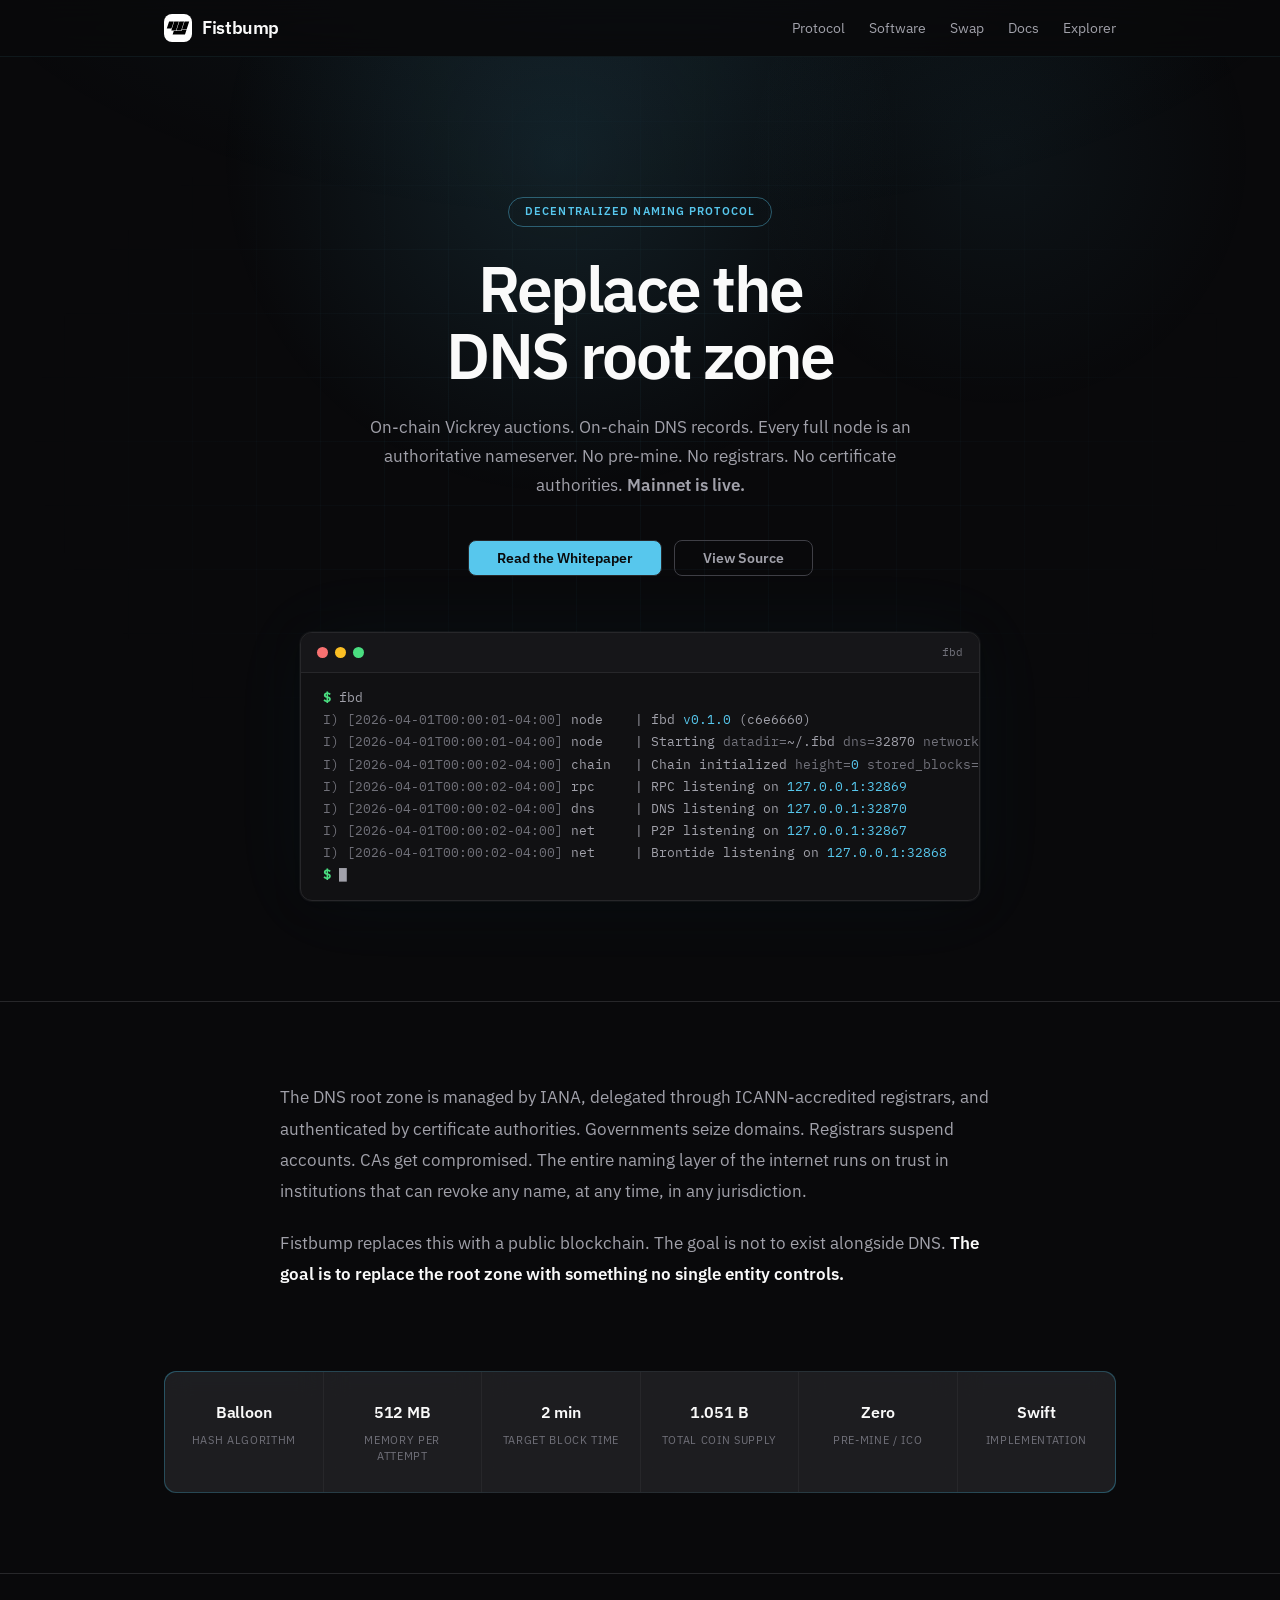
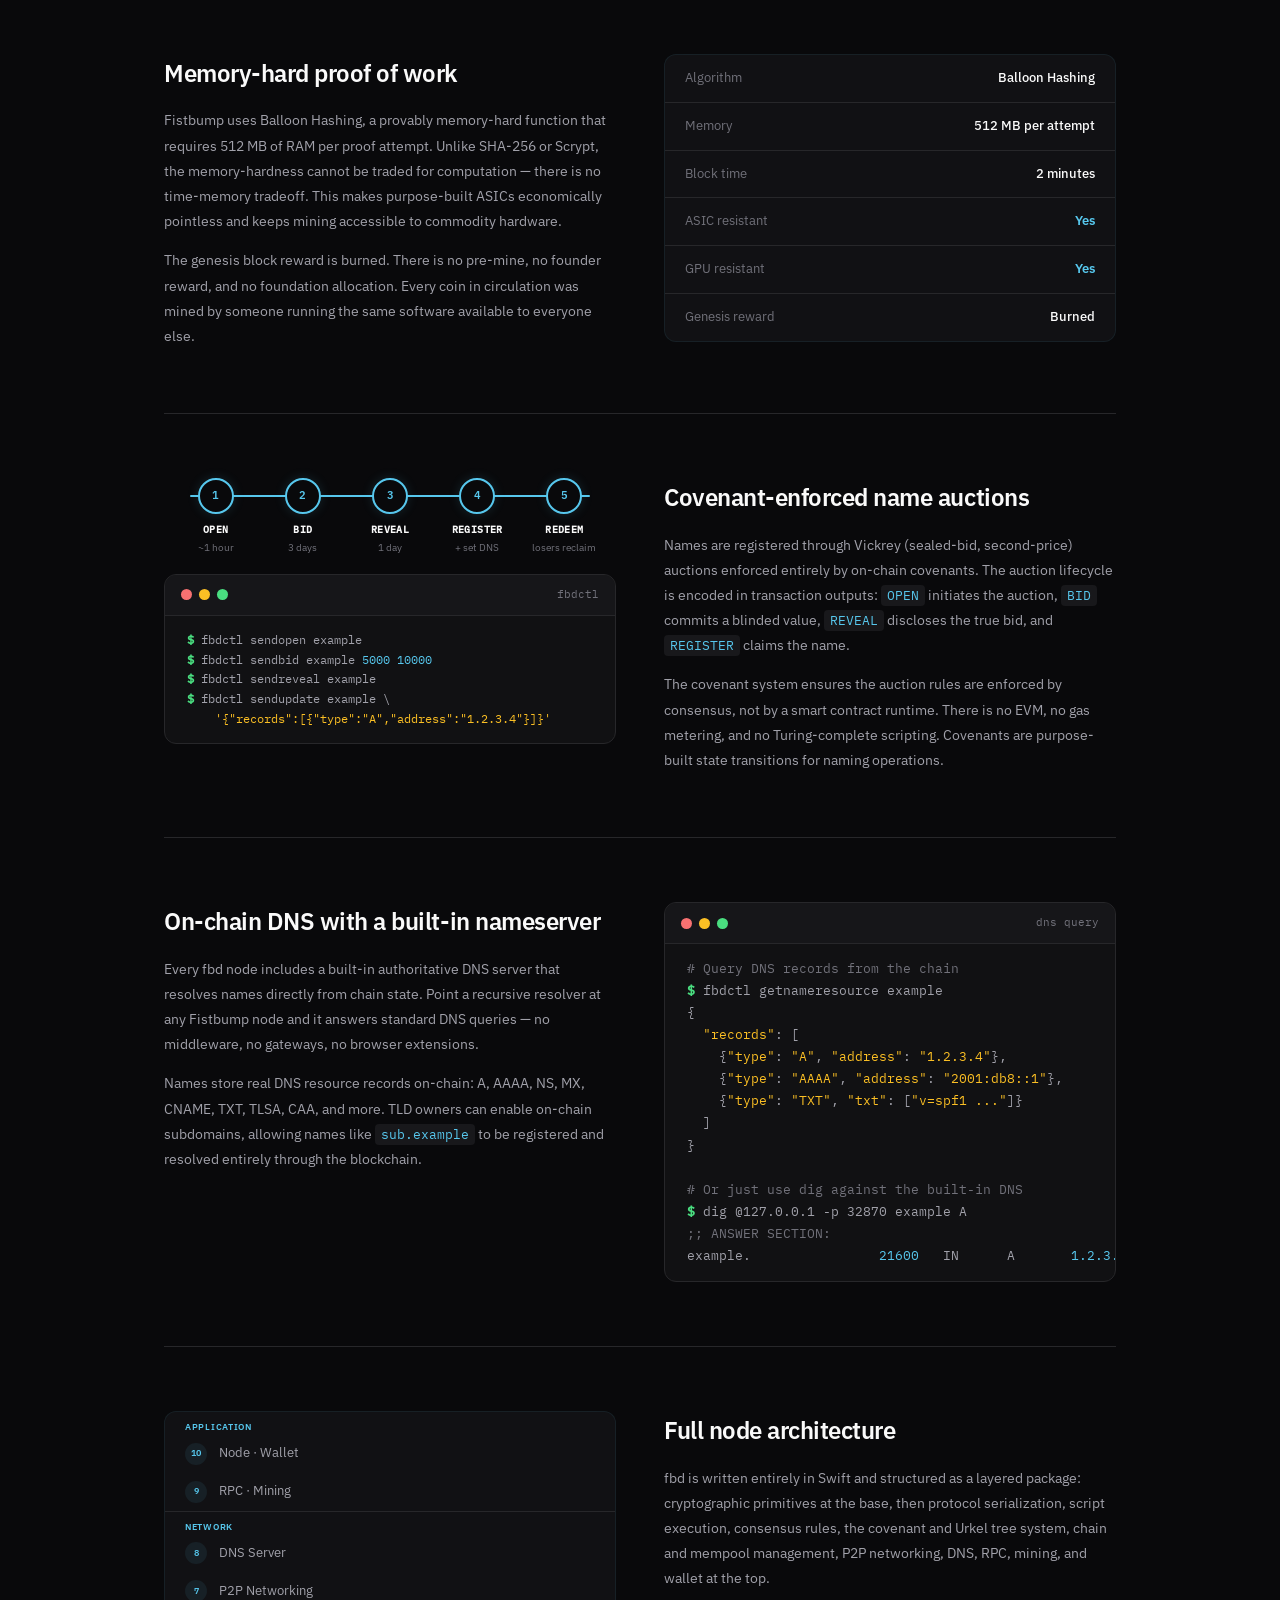
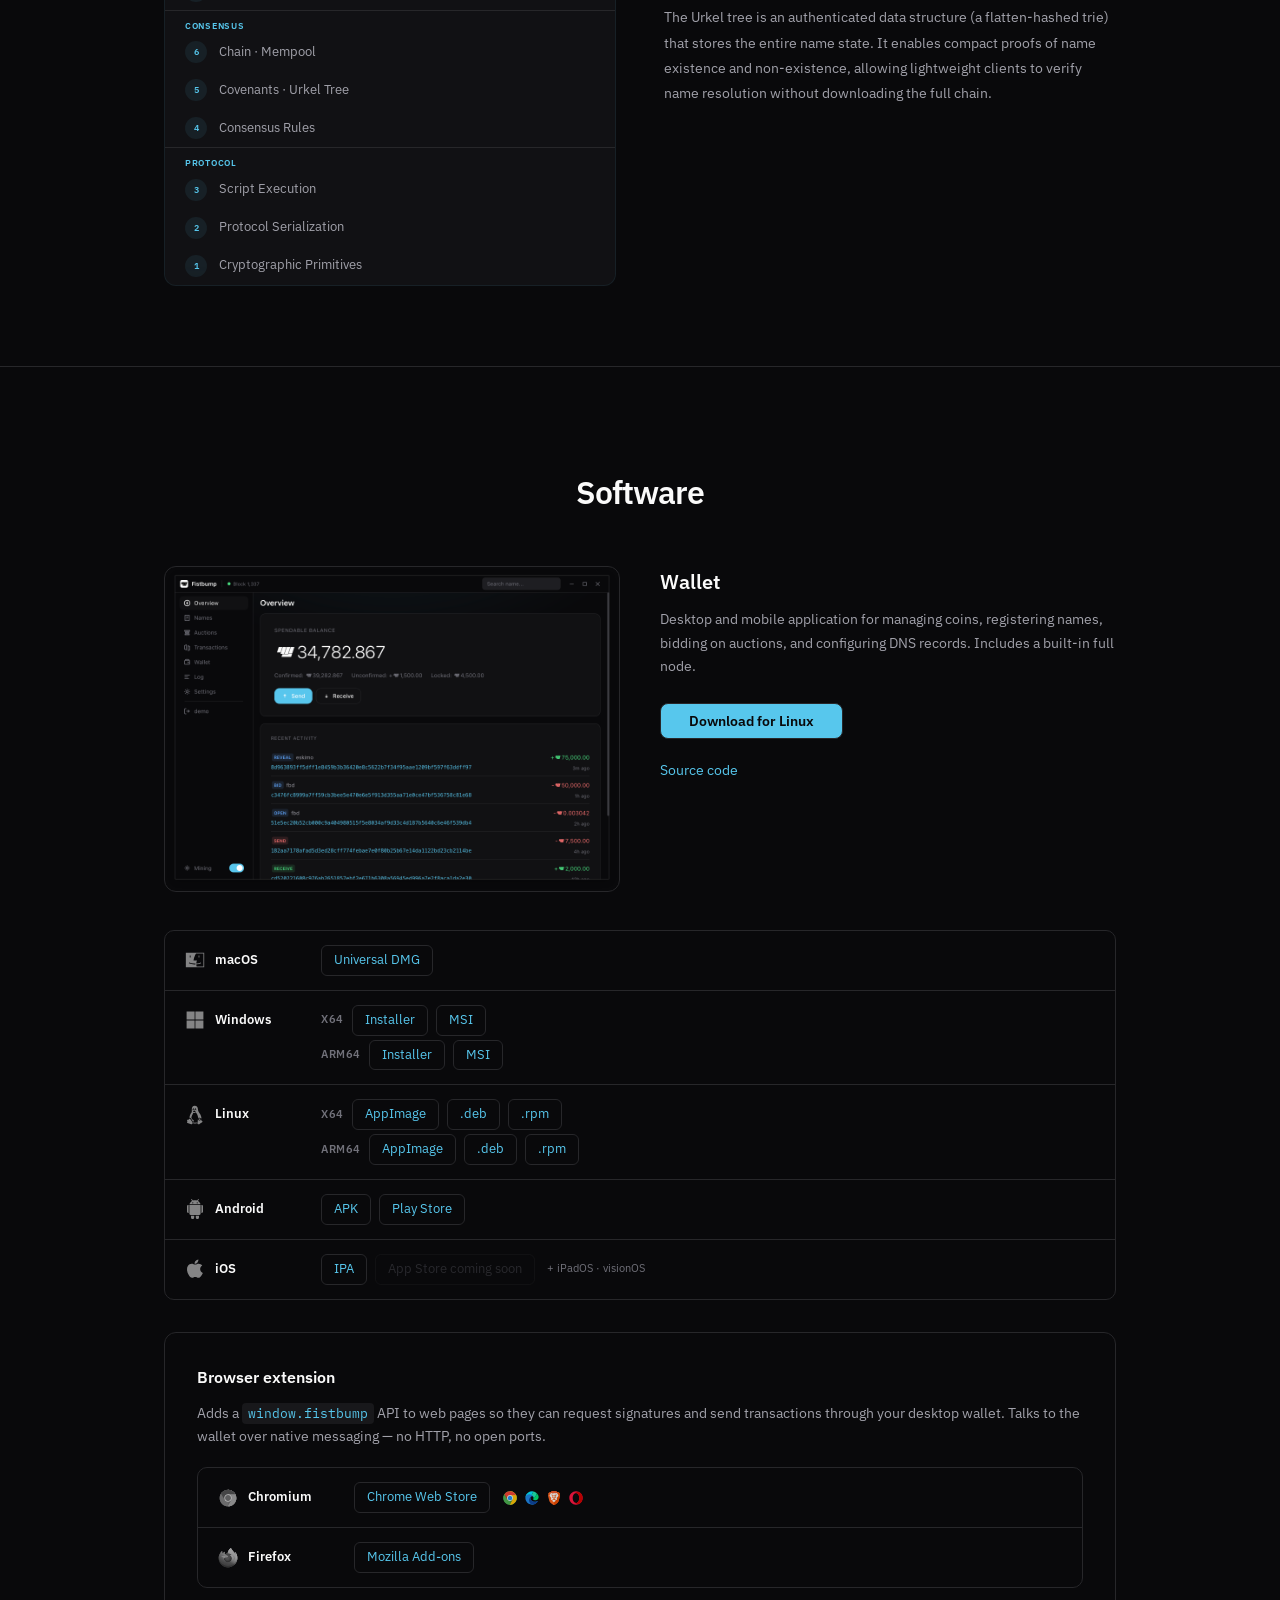
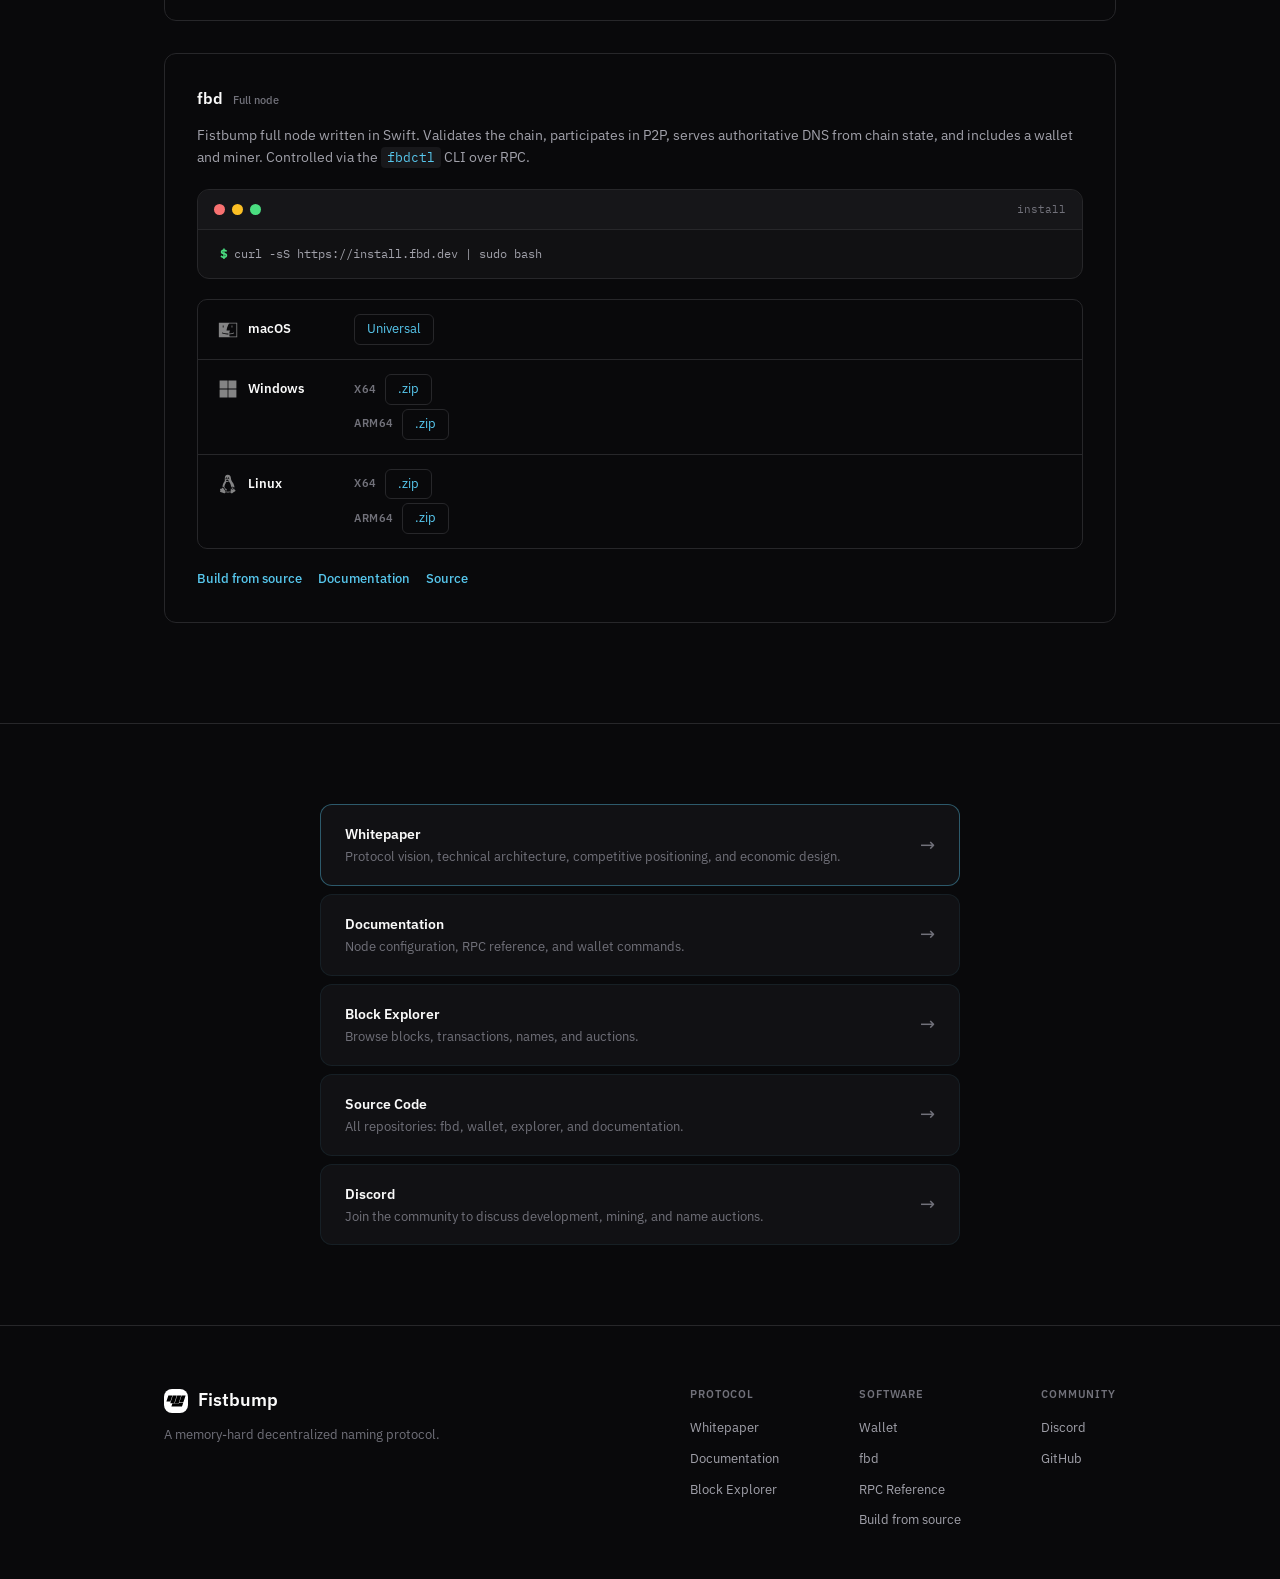
==== index.html @ 97096fda "add Swap link to nav Points to swap.fistbump.org in both desktop and mobile nav.  Co-Authored-By: Cl" ====
<!DOCTYPE html>
<html lang="en">
<head>
<meta charset="utf-8">
<meta name="viewport" content="width=device-width, initial-scale=1, maximum-scale=1, user-scalable=no">
<title>Fistbump</title>
<meta name="description" content="Fistbump is a decentralized, permissionless naming protocol designed as a production-ready replacement for the DNS root zone.">
<link rel="icon" type="image/png" href="/favicon-96x96.png" sizes="96x96" />
<link rel="icon" type="image/svg+xml" href="/favicon.svg" />
<link rel="shortcut icon" href="/favicon.ico" />
<link rel="apple-touch-icon" sizes="180x180" href="/apple-touch-icon.png" />
<meta name="apple-mobile-web-app-title" content="Fistbump" />
<link rel="manifest" href="/site.webmanifest" />
<link rel="preload" href="/fonts/ibm-plex-sans-latin-400-normal.woff2" as="font" type="font/woff2" crossorigin>
<link rel="preload" href="/fonts/ibm-plex-mono-latin-400-normal.woff2" as="font" type="font/woff2" crossorigin>
<link rel="stylesheet" href="fistbump.css">
<link rel="stylesheet" href="style.css">
</head>
<body>

<header class="header">
  <div class="container header-inner">
    <a href="/" class="logo">
      <svg class="logo-icon" width="28" height="28" viewBox="-100 -100 1224 1224" xmlns="http://www.w3.org/2000/svg">
        <rect x="-100" y="-100" width="1224" height="1224" rx="220" fill="white"/>
        <g transform="matrix(1.69935,0,0,1.69935,-337.675,-337.675)">
          <path d="M362,664.616L391.107,575.58L589.761,575.58L597.951,550.384L717.331,550.384L680.011,664.616L362,664.616ZM668.125,335.384L788.125,335.384L721.215,540.384L601.216,540.384L668.125,335.384ZM460.556,565.384L535.625,335.384L655.625,335.384L580.573,565.384L460.556,565.384ZM328.056,565.384L403.125,335.384L523.125,335.384L448.057,565.384L328.056,565.384ZM270.625,335.384L390.625,335.384L331.876,515.384L211.875,515.384L270.625,335.384Z" fill="black" fill-rule="nonzero"/>
        </g>
      </svg>
      <span class="logo-text">Fistbump</span>
    </a>
    <nav class="nav">
      <a href="#protocol">Protocol</a>
      <a href="#software">Software</a>
      <a href="https://swap.fistbump.org">Swap</a>
      <a href="https://fbd.dev">Docs</a>
      <a href="https://explorer.fistbump.org">Explorer</a>
    </nav>
    <button class="menu-toggle" id="menuToggle" aria-label="Toggle menu">
      <svg width="20" height="20" viewBox="0 0 20 20" fill="none"><path d="M3 5h14M3 10h14M3 15h14" stroke="currentColor" stroke-width="1.5" stroke-linecap="round"/></svg>
    </button>
  </div>
</header>

<nav class="mobile-nav" id="mobileNav">
  <a href="#protocol">Protocol</a>
  <a href="#software">Software</a>
  <a href="https://swap.fistbump.org">Swap</a>
  <a href="https://fbd.dev">Docs</a>
  <a href="https://explorer.fistbump.org">Explorer</a>
</nav>

<main>

<!-- ▬▬ Hero ▬▬ -->
<section class="hero">
  <div class="hero-grid"></div>
  <div class="hero-glow"></div>
  <div class="hero-glow-2"></div>
  <div class="container hero-content">
    <p class="hero-badge">Decentralized naming protocol</p>
    <h1 class="hero-title">Replace the<br>DNS root zone</h1>
    <p class="hero-sub">On-chain Vickrey auctions. On-chain DNS records. Every full node is an authoritative nameserver. No pre-mine. No registrars. No certificate authorities. <strong>Mainnet is live.</strong></p>
    <div class="hero-actions">
      <a href="https://fistbump.org/fistbump.txt" class="btn btn-primary">Read the Whitepaper</a>
      <a href="https://github.com/fistbump-org/fbd" class="btn btn-outline">View Source</a>
    </div>
    <div class="hero-terminal fb-terminal">
      <div class="fb-terminal-bar">
        <span class="fb-terminal-dot"></span>
        <span class="fb-terminal-dot"></span>
        <span class="fb-terminal-dot"></span>
        <span class="fb-terminal-title">fbd</span>
      </div>
      <div class="fb-terminal-body"><code><span class="t-prompt">$</span>fbd
<span class="t-dim">I)</span> <span class="t-dim">[2026-04-01T00:00:01-04:00]</span> node    | fbd <span class="t-accent">v0.1.0</span> (c6e6660)
<span class="t-dim">I)</span> <span class="t-dim">[2026-04-01T00:00:01-04:00]</span> node    | Starting <span class="t-dim">datadir=</span>~/.fbd <span class="t-dim">dns=</span>32870 <span class="t-dim">network=</span><span class="t-accent">main</span> <span class="t-dim">p2p=</span>32867 <span class="t-dim">rpc=</span>32869
<span class="t-dim">I)</span> <span class="t-dim">[2026-04-01T00:00:02-04:00]</span> chain   | Chain initialized <span class="t-dim">height=</span><span class="t-accent">0</span> <span class="t-dim">stored_blocks=</span>1
<span class="t-dim">I)</span> <span class="t-dim">[2026-04-01T00:00:02-04:00]</span> rpc     | RPC listening on <span class="t-accent">127.0.0.1:32869</span>
<span class="t-dim">I)</span> <span class="t-dim">[2026-04-01T00:00:02-04:00]</span> dns     | DNS listening on <span class="t-accent">127.0.0.1:32870</span>
<span class="t-dim">I)</span> <span class="t-dim">[2026-04-01T00:00:02-04:00]</span> net     | P2P listening on <span class="t-accent">127.0.0.1:32867</span>
<span class="t-dim">I)</span> <span class="t-dim">[2026-04-01T00:00:02-04:00]</span> net     | Brontide listening on <span class="t-accent">127.0.0.1:32868</span>
<span class="t-prompt">$</span><span class="t-cursor"></span></code></div>
    </div>
  </div>
</section>

<!-- ▬▬ Intro ▬▬ -->
<section class="intro reveal">
  <div class="container">
    <p class="intro-text">The DNS root zone is managed by IANA, delegated through ICANN-accredited registrars, and authenticated by certificate authorities. Governments seize domains. Registrars suspend accounts. CAs get compromised. The entire naming layer of the internet runs on trust in institutions that can revoke any name, at any time, in any jurisdiction.</p>
    <p class="intro-text">Fistbump replaces this with a public blockchain. The goal is not to exist alongside DNS. <strong>The goal is to replace the root zone with something no single entity controls.</strong></p>
  </div>
</section>

<!-- ▬▬ Protocol parameters ▬▬ -->
<section class="params reveal" id="protocol">
  <div class="container">
    <div class="params-border">
      <div class="params-grid">
        <div class="param">
          <div class="param-value">Balloon</div>
          <div class="param-label">Hash algorithm</div>
        </div>
        <div class="param">
          <div class="param-value">512 MB</div>
          <div class="param-label">Memory per attempt</div>
        </div>
        <div class="param">
          <div class="param-value">2 min</div>
          <div class="param-label">Target block time</div>
        </div>
        <div class="param">
          <div class="param-value">1.051 B</div>
          <div class="param-label">Total coin supply</div>
        </div>
        <div class="param">
          <div class="param-value">Zero</div>
          <div class="param-label">Pre-mine / ICO</div>
        </div>
        <div class="param">
          <div class="param-value">Swift</div>
          <div class="param-label">Implementation</div>
        </div>
      </div>
    </div>
  </div>
</section>

<!-- ▬▬ Technical deep dives ▬▬ -->
<section class="technical">
  <div class="container">

    <!-- 1 · Memory-hard PoW -->
    <div class="deep-dive reveal">
      <div class="deep-dive-text">
        <h2>Memory-hard proof of work</h2>
        <p>Fistbump uses Balloon Hashing, a provably memory-hard function that requires 512 MB of RAM per proof attempt. Unlike SHA-256 or Scrypt, the memory-hardness cannot be traded for computation — there is no time-memory tradeoff. This makes purpose-built ASICs economically pointless and keeps mining accessible to commodity hardware.</p>
        <p>The genesis block reward is burned. There is no pre-mine, no founder reward, and no foundation allocation. Every coin in circulation was mined by someone running the same software available to everyone else.</p>
      </div>
      <div class="deep-dive-visual">
        <div class="detail-card">
          <div class="detail-row"><span class="detail-label">Algorithm</span><span class="detail-value">Balloon Hashing</span></div>
          <div class="detail-row"><span class="detail-label">Memory</span><span class="detail-value">512 MB per attempt</span></div>
          <div class="detail-row"><span class="detail-label">Block time</span><span class="detail-value">2 minutes</span></div>
          <div class="detail-row"><span class="detail-label">ASIC resistant</span><span class="detail-value accent">Yes</span></div>
          <div class="detail-row"><span class="detail-label">GPU resistant</span><span class="detail-value accent">Yes</span></div>
          <div class="detail-row"><span class="detail-label">Genesis reward</span><span class="detail-value">Burned</span></div>
        </div>
      </div>
    </div>

    <!-- 2 · Covenant-enforced auctions -->
    <div class="deep-dive reverse reveal">
      <div class="deep-dive-text">
        <h2>Covenant-enforced name auctions</h2>
        <p>Names are registered through Vickrey (sealed-bid, second-price) auctions enforced entirely by on-chain covenants. The auction lifecycle is encoded in transaction outputs: <code>OPEN</code> initiates the auction, <code>BID</code> commits a blinded value, <code>REVEAL</code> discloses the true bid, and <code>REGISTER</code> claims the name.</p>
        <p>The covenant system ensures the auction rules are enforced by consensus, not by a smart contract runtime. There is no EVM, no gas metering, and no Turing-complete scripting. Covenants are purpose-built state transitions for naming operations.</p>
      </div>
      <div class="deep-dive-visual">
        <div class="auction-flow">
          <div class="auction-step">
            <div class="step-node">1</div>
            <div class="step-name">OPEN</div>
            <div class="step-time">~1 hour</div>
          </div>
          <div class="auction-step">
            <div class="step-node">2</div>
            <div class="step-name">BID</div>
            <div class="step-time">3 days</div>
          </div>
          <div class="auction-step">
            <div class="step-node">3</div>
            <div class="step-name">REVEAL</div>
            <div class="step-time">1 day</div>
          </div>
          <div class="auction-step">
            <div class="step-node">4</div>
            <div class="step-name">REGISTER</div>
            <div class="step-time">+ set DNS</div>
          </div>
          <div class="auction-step">
            <div class="step-node last">5</div>
            <div class="step-name">REDEEM</div>
            <div class="step-time">losers reclaim</div>
          </div>
        </div>
        <div class="fb-terminal terminal-sm">
          <div class="fb-terminal-bar">
            <span class="fb-terminal-dot"></span>
            <span class="fb-terminal-dot"></span>
            <span class="fb-terminal-dot"></span>
            <span class="fb-terminal-title">fbdctl</span>
          </div>
          <div class="fb-terminal-body"><code><span class="t-prompt">$</span>fbdctl sendopen example
<span class="t-prompt">$</span>fbdctl sendbid example <span class="t-accent">5000</span> <span class="t-accent">10000</span>
<span class="t-prompt">$</span>fbdctl sendreveal example
<span class="t-prompt">$</span>fbdctl sendupdate example \
    <span class="t-str">'{"records":[{"type":"A","address":"1.2.3.4"}]}'</span></code></div>
        </div>
      </div>
    </div>

    <!-- 3 · On-chain DNS -->
    <div class="deep-dive reveal">
      <div class="deep-dive-text">
        <h2>On-chain DNS with a built-in nameserver</h2>
        <p>Every fbd node includes a built-in authoritative DNS server that resolves names directly from chain state. Point a recursive resolver at any Fistbump node and it answers standard DNS queries — no middleware, no gateways, no browser extensions.</p>
        <p>Names store real DNS resource records on-chain: A, AAAA, NS, MX, CNAME, TXT, TLSA, CAA, and more. TLD owners can enable on-chain subdomains, allowing names like <code>sub.example</code> to be registered and resolved entirely through the blockchain.</p>
      </div>
      <div class="deep-dive-visual">
        <div class="fb-terminal">
          <div class="fb-terminal-bar">
            <span class="fb-terminal-dot"></span>
            <span class="fb-terminal-dot"></span>
            <span class="fb-terminal-dot"></span>
            <span class="fb-terminal-title">dns query</span>
          </div>
          <div class="fb-terminal-body"><code><span class="t-dim"># Query DNS records from the chain</span>
<span class="t-prompt">$</span>fbdctl getnameresource example
{
  <span class="t-str">"records"</span>: [
    {<span class="t-str">"type"</span>: <span class="t-str">"A"</span>, <span class="t-str">"address"</span>: <span class="t-str">"1.2.3.4"</span>},
    {<span class="t-str">"type"</span>: <span class="t-str">"AAAA"</span>, <span class="t-str">"address"</span>: <span class="t-str">"2001:db8::1"</span>},
    {<span class="t-str">"type"</span>: <span class="t-str">"TXT"</span>, <span class="t-str">"txt"</span>: [<span class="t-str">"v=spf1 ..."</span>]}
  ]
}

<span class="t-dim"># Or just use dig against the built-in DNS</span>
<span class="t-prompt">$</span>dig @127.0.0.1 -p 32870 example A
<span class="t-dim">;; ANSWER SECTION:</span>
example.		<span class="t-accent">21600</span>	IN	A	<span class="t-accent">1.2.3.4</span></code></div>
        </div>
      </div>
    </div>

    <!-- 4 · Architecture -->
    <div class="deep-dive reverse reveal">
      <div class="deep-dive-text">
        <h2>Full node architecture</h2>
        <p>fbd is written entirely in Swift and structured as a layered package: cryptographic primitives at the base, then protocol serialization, script execution, consensus rules, the covenant and Urkel tree system, chain and mempool management, P2P networking, DNS, RPC, mining, and wallet at the top.</p>
        <p>The Urkel tree is an authenticated data structure (a flatten-hashed trie) that stores the entire name state. It enables compact proofs of name existence and non-existence, allowing lightweight clients to verify name resolution without downloading the full chain.</p>
      </div>
      <div class="deep-dive-visual">
        <div class="arch-diagram">
          <div class="arch-group">
            <div class="arch-group-label">Application</div>
            <div class="arch-layers">
              <div class="arch-layer"><span class="arch-num">10</span><span>Node &middot; Wallet</span></div>
              <div class="arch-layer"><span class="arch-num">9</span><span>RPC &middot; Mining</span></div>
            </div>
          </div>
          <div class="arch-group">
            <div class="arch-group-label">Network</div>
            <div class="arch-layers">
              <div class="arch-layer"><span class="arch-num">8</span><span>DNS Server</span></div>
              <div class="arch-layer"><span class="arch-num">7</span><span>P2P Networking</span></div>
            </div>
          </div>
          <div class="arch-group">
            <div class="arch-group-label">Consensus</div>
            <div class="arch-layers">
              <div class="arch-layer"><span class="arch-num">6</span><span>Chain &middot; Mempool</span></div>
              <div class="arch-layer"><span class="arch-num">5</span><span>Covenants &middot; Urkel Tree</span></div>
              <div class="arch-layer"><span class="arch-num">4</span><span>Consensus Rules</span></div>
            </div>
          </div>
          <div class="arch-group">
            <div class="arch-group-label">Protocol</div>
            <div class="arch-layers">
              <div class="arch-layer"><span class="arch-num">3</span><span>Script Execution</span></div>
              <div class="arch-layer"><span class="arch-num">2</span><span>Protocol Serialization</span></div>
              <div class="arch-layer"><span class="arch-num">1</span><span>Cryptographic Primitives</span></div>
            </div>
          </div>
        </div>
      </div>
    </div>

  </div>
</section>

<!-- ▬▬ Software ▬▬ -->
<section class="software" id="software">
  <div class="container">
    <h2 class="section-title reveal">Software</h2>

    <div class="sw-wallet reveal">
      <div class="sw-wallet-screenshot">
        <img src="img/wallet.png" alt="Fistbump wallet screenshot">
      </div>
      <div class="sw-wallet-info">
        <h3>Wallet</h3>
        <p>Desktop and mobile application for managing coins, registering names, bidding on auctions, and configuring DNS records. Includes a built-in full node.</p>
        <div class="sw-auto-download">
          <a href="#" class="btn btn-primary btn-lg sw-dl-main" id="walletDownloadBtn">Download for your platform</a>
        </div>
        <p class="sw-source"><a href="https://github.com/fistbump-org/wallet">Source code</a></p>
      </div>
    </div>

    <div class="sw-dl-table reveal">
      <div class="sw-dl-row">
        <div class="sw-dl-label"><img class="sw-dl-icon" src="img/macos.svg" alt="">macOS</div>
        <div class="sw-dl-files">
          <a href="download/Fistbump-latest-macos.dmg" class="sw-dl-link">Universal DMG</a>
        </div>
      </div>
      <div class="sw-dl-row">
        <div class="sw-dl-label"><img class="sw-dl-icon" src="img/windows.svg" alt="">Windows</div>
        <div class="sw-dl-files">
          <span class="sw-dl-arch-label">x64</span>
          <a href="download/Fistbump-latest-windows-x86_64-setup.exe" class="sw-dl-link">Installer</a>
          <a href="download/Fistbump-latest-windows-x86_64.msi" class="sw-dl-link">MSI</a>
        </div>
      </div>
      <div class="sw-dl-row sw-dl-sub">
        <div class="sw-dl-label"></div>
        <div class="sw-dl-files">
          <span class="sw-dl-arch-label">ARM64</span>
          <a href="download/Fistbump-latest-windows-aarch64-setup.exe" class="sw-dl-link">Installer</a>
          <a href="download/Fistbump-latest-windows-aarch64.msi" class="sw-dl-link">MSI</a>
        </div>
      </div>
      <div class="sw-dl-row">
        <div class="sw-dl-label"><img class="sw-dl-icon" src="img/linux.svg" alt="">Linux</div>
        <div class="sw-dl-files">
          <span class="sw-dl-arch-label">x64</span>
          <a href="download/Fistbump-latest-linux-x86_64.AppImage" class="sw-dl-link">AppImage</a>
          <a href="download/Fistbump-latest-linux-x86_64.deb" class="sw-dl-link">.deb</a>
          <a href="download/Fistbump-latest-linux-x86_64.rpm" class="sw-dl-link">.rpm</a>
        </div>
      </div>
      <div class="sw-dl-row sw-dl-sub">
        <div class="sw-dl-label"></div>
        <div class="sw-dl-files">
          <span class="sw-dl-arch-label">ARM64</span>
          <a href="download/Fistbump-latest-linux-aarch64.AppImage" class="sw-dl-link">AppImage</a>
          <a href="download/Fistbump-latest-linux-aarch64.deb" class="sw-dl-link">.deb</a>
          <a href="download/Fistbump-latest-linux-aarch64.rpm" class="sw-dl-link">.rpm</a>
        </div>
      </div>
      <div class="sw-dl-row">
        <div class="sw-dl-label"><img class="sw-dl-icon" src="img/android.svg" alt="">Android</div>
        <div class="sw-dl-files">
          <a href="download/Fistbump-latest-android.apk" class="sw-dl-link">APK</a>
          <a href="https://play.google.com/store/apps/details?id=org.fistbump.wallet" class="sw-dl-link">Play Store</a>
        </div>
      </div>
      <div class="sw-dl-row">
        <div class="sw-dl-label"><img class="sw-dl-icon" src="img/apple.svg" alt="">iOS</div>
        <div class="sw-dl-files">
          <a href="download/Fistbump-latest-ios.ipa" class="sw-dl-link">IPA</a>
          <span class="sw-dl-link disabled">App Store coming soon</span>
          <span class="sw-dl-variants">+ iPadOS &middot; visionOS</span>
        </div>
      </div>
    </div>

    <div class="sw-extension reveal">
      <h3>Browser extension</h3>
      <p>Adds a <code>window.fistbump</code> API to web pages so they can request signatures and send transactions through your desktop wallet. Talks to the wallet over native messaging — no HTTP, no open ports.</p>
      <div class="sw-dl-table" style="margin-top:20px">
        <div class="sw-dl-row">
          <div class="sw-dl-label"><img class="sw-dl-icon" src="img/chromium.svg" alt="">Chromium</div>
          <div class="sw-dl-files">
            <a href="https://chromewebstore.google.com/detail/gdmmlkmiogkhboacejgemhghamolgaol" class="sw-dl-link">Chrome Web Store</a>
            <span class="sw-dl-browsers">
              <img src="img/chrome.svg" alt="" title="Chrome">
              <img src="img/edge.svg" alt="" title="Edge">
              <img src="img/brave.svg" alt="" title="Brave">
              <img src="img/opera.svg" alt="" title="Opera">
            </span>
          </div>
        </div>
        <div class="sw-dl-row">
          <div class="sw-dl-label"><img class="sw-dl-icon" src="img/firefox.svg" alt="">Firefox</div>
          <div class="sw-dl-files">
            <a href="https://addons.mozilla.org/addon/fistbump/" class="sw-dl-link">Mozilla Add-ons</a>
          </div>
        </div>
      </div>
    </div>

    <div class="sw-node reveal">
      <h3>fbd <span class="sw-dev-tag">Full node</span></h3>
      <p>Fistbump full node written in Swift. Validates the chain, participates in P2P, serves authoritative DNS from chain state, and includes a wallet and miner. Controlled via the <code>fbdctl</code> CLI over RPC.</p>
      <div class="fb-terminal terminal-sm">
        <div class="fb-terminal-bar">
          <span class="fb-terminal-dot"></span>
          <span class="fb-terminal-dot"></span>
          <span class="fb-terminal-dot"></span>
          <span class="fb-terminal-title">install</span>
        </div>
        <div class="fb-terminal-body"><code><span class="t-prompt">$</span>curl -sS https://install.fbd.dev | sudo bash</code></div>
      </div>
      <div class="sw-dl-table" style="margin-top:20px">
        <div class="sw-dl-row">
          <div class="sw-dl-label"><img class="sw-dl-icon" src="img/macos.svg" alt="">macOS</div>
          <div class="sw-dl-files">
            <a href="https://fbd.dev/download/fbd-latest-macos.zip" class="sw-dl-link">Universal</a>
          </div>
        </div>
        <div class="sw-dl-row">
          <div class="sw-dl-label"><img class="sw-dl-icon" src="img/windows.svg" alt="">Windows</div>
          <div class="sw-dl-files">
            <span class="sw-dl-arch-label">x64</span>
            <a href="https://fbd.dev/download/fbd-latest-windows-x86_64.zip" class="sw-dl-link">.zip</a>
          </div>
        </div>
        <div class="sw-dl-row sw-dl-sub">
          <div class="sw-dl-label"></div>
          <div class="sw-dl-files">
            <span class="sw-dl-arch-label">ARM64</span>
            <a href="https://fbd.dev/download/fbd-latest-windows-aarch64.zip" class="sw-dl-link">.zip</a>
          </div>
        </div>
        <div class="sw-dl-row">
          <div class="sw-dl-label"><img class="sw-dl-icon" src="img/linux.svg" alt="">Linux</div>
          <div class="sw-dl-files">
            <span class="sw-dl-arch-label">x64</span>
            <a href="https://fbd.dev/download/fbd-latest-linux-x86_64.zip" class="sw-dl-link">.zip</a>
          </div>
        </div>
        <div class="sw-dl-row sw-dl-sub">
          <div class="sw-dl-label"></div>
          <div class="sw-dl-files">
            <span class="sw-dl-arch-label">ARM64</span>
            <a href="https://fbd.dev/download/fbd-latest-linux-aarch64.zip" class="sw-dl-link">.zip</a>
          </div>
        </div>
      </div>
      <div class="sw-dev-links">
        <a href="https://fbd.dev#install">Build from source</a>
        <a href="https://fbd.dev">Documentation</a>
        <a href="https://github.com/fistbump-org/fbd">Source</a>
      </div>
    </div>

  </div>
</section>

<!-- ▬▬ Resources ▬▬ -->
<section class="resources reveal">
  <div class="container">
    <div class="resources-grid">
      <a href="https://fistbump.org/fistbump.txt" class="resource-card resource-featured">
        <div>
          <h3>Whitepaper</h3>
          <p>Protocol vision, technical architecture, competitive positioning, and economic design.</p>
        </div>
        <span class="resource-arrow">&rarr;</span>
      </a>
      <a href="https://fbd.dev" class="resource-card">
        <div>
          <h3>Documentation</h3>
          <p>Node configuration, RPC reference, and wallet commands.</p>
        </div>
        <span class="resource-arrow">&rarr;</span>
      </a>
      <a href="https://explorer.fistbump.org" class="resource-card">
        <div>
          <h3>Block Explorer</h3>
          <p>Browse blocks, transactions, names, and auctions.</p>
        </div>
        <span class="resource-arrow">&rarr;</span>
      </a>
      <a href="https://github.com/fistbump-org" class="resource-card">
        <div>
          <h3>Source Code</h3>
          <p>All repositories: fbd, wallet, explorer, and documentation.</p>
        </div>
        <span class="resource-arrow">&rarr;</span>
      </a>
      <a href="https://discord.com/invite/JgejsFYFGJ" class="resource-card">
        <div>
          <h3>Discord</h3>
          <p>Join the community to discuss development, mining, and name auctions.</p>
        </div>
        <span class="resource-arrow">&rarr;</span>
      </a>
    </div>
  </div>
</section>

</main>

<footer class="footer">
  <div class="container">
    <div class="footer-grid">
      <div class="footer-brand">
        <div class="footer-logo-row">
          <svg width="24" height="24" viewBox="-100 -100 1224 1224" xmlns="http://www.w3.org/2000/svg">
            <rect x="-100" y="-100" width="1224" height="1224" rx="220" fill="white"/>
            <g transform="matrix(1.69935,0,0,1.69935,-337.675,-337.675)">
              <path d="M362,664.616L391.107,575.58L589.761,575.58L597.951,550.384L717.331,550.384L680.011,664.616L362,664.616ZM668.125,335.384L788.125,335.384L721.215,540.384L601.216,540.384L668.125,335.384ZM460.556,565.384L535.625,335.384L655.625,335.384L580.573,565.384L460.556,565.384ZM328.056,565.384L403.125,335.384L523.125,335.384L448.057,565.384L328.056,565.384ZM270.625,335.384L390.625,335.384L331.876,515.384L211.875,515.384L270.625,335.384Z" fill="black" fill-rule="nonzero"/>
            </g>
          </svg>
          <span>Fistbump</span>
        </div>
        <p class="footer-tagline">A memory-hard decentralized naming protocol.</p>
      </div>
      <div class="footer-col">
        <h4>Protocol</h4>
        <a href="https://fistbump.org/fistbump.txt">Whitepaper</a>
        <a href="https://fbd.dev">Documentation</a>
        <a href="https://explorer.fistbump.org">Block Explorer</a>
      </div>
      <div class="footer-col">
        <h4>Software</h4>
        <a href="#software">Wallet</a>
        <a href="https://github.com/fistbump-org/fbd">fbd</a>
        <a href="https://fbd.dev#rpc">RPC Reference</a>
        <a href="https://fbd.dev#install">Build from source</a>
      </div>
      <div class="footer-col">
        <h4>Community</h4>
        <a href="https://discord.com/invite/JgejsFYFGJ">Discord</a>
        <a href="https://github.com/fistbump-org">GitHub</a>
      </div>
    </div>
  </div>
</footer>

<script>
/* Scroll reveal */
const revealObserver = new IntersectionObserver((entries) => {
  entries.forEach(e => {
    if (e.isIntersecting) {
      e.target.classList.add('visible');
      revealObserver.unobserve(e.target);
    }
  });
}, { threshold: 0.08, rootMargin: '0px 0px -40px 0px' });
document.querySelectorAll('.reveal').forEach(el => revealObserver.observe(el));

/* Mobile nav */
const toggle = document.getElementById('menuToggle');
const nav = document.getElementById('mobileNav');
function closeNav() {
  nav.classList.remove('open');
  toggle.classList.remove('open');
  document.body.classList.remove('nav-open');
}
toggle.addEventListener('click', () => {
  nav.classList.toggle('open');
  toggle.classList.toggle('open');
  document.body.classList.toggle('nav-open');
});
document.querySelectorAll('.mobile-nav a').forEach(a => {
  a.addEventListener('click', closeNav);
});

/* Auto-detect platform for download button */
(function() {
  var ua = navigator.userAgent || '';
  var platform = navigator.platform || '';
  var btn = document.getElementById('walletDownloadBtn');

  var name, href;
  if (/Mac/i.test(platform)) {
    name = 'macOS'; href = 'download/Fistbump-latest-macos.dmg';
  } else if (/Win/i.test(platform)) {
    name = 'Windows'; href = 'download/Fistbump-latest-windows-x86_64-setup.exe';
  } else if (/Linux/i.test(platform) && /aarch64|arm/i.test(ua)) {
    name = 'Linux ARM64'; href = 'download/Fistbump-latest-linux-aarch64.AppImage';
  } else if (/Linux/i.test(platform)) {
    name = 'Linux'; href = 'download/Fistbump-latest-linux-x86_64.AppImage';
  } else if (/Android/i.test(ua)) {
    name = 'Android'; href = 'download/Fistbump-latest-android.apk';
  } else if (/iPhone|iPad|iPod/i.test(ua)) {
    name = 'iOS'; href = 'download/Fistbump-latest-ios.ipa';
  }

  if (name && btn) btn.textContent = 'Download for ' + name;
  if (href && btn) btn.href = href;

})();

/* Cachebust all download links. Appending a timestamp query param on
   page load forces browsers to re-fetch from the server instead of
   serving a stale cached copy from a previous visit. Apache ignores
   the query string when resolving the symlinked filename. */
(function() {
  var t = Date.now();
  document.querySelectorAll('a[href*="download/"]').forEach(function(a) {
    var sep = a.href.indexOf('?') === -1 ? '?' : '&';
    a.href = a.href + sep + 't=' + t;
  });
  /* Also rewrite the auto-detect button if it was set above */
  var btn = document.getElementById('walletDownloadBtn');
  if (btn && btn.href && btn.href.indexOf('download/') !== -1 && btn.href.indexOf('t=') === -1) {
    var s = btn.href.indexOf('?') === -1 ? '?' : '&';
    btn.href = btn.href + s + 't=' + t;
  }
})();
</script>

</body>
</html>
---- fistbump.css ----
/*
 * fistbump.css — Unified theme for all Fistbump projects
 * Include this before project-specific styles.
 *
 * Fonts: IBM Plex Sans + IBM Plex Mono, latin subset, self-hosted from
 * ./fonts/ next to this stylesheet. Each project that ships fistbump.css
 * must also ship the matching fonts/ directory and serve it from the same
 * relative path. See dev/sync-theme.sh.
 */

@font-face {
  font-family: 'IBM Plex Sans';
  font-style: normal;
  font-weight: 400;
  font-display: swap;
  src: url('./fonts/ibm-plex-sans-latin-400-normal.woff2') format('woff2');
}
@font-face {
  font-family: 'IBM Plex Sans';
  font-style: italic;
  font-weight: 400;
  font-display: swap;
  src: url('./fonts/ibm-plex-sans-latin-400-italic.woff2') format('woff2');
}
@font-face {
  font-family: 'IBM Plex Sans';
  font-style: normal;
  font-weight: 500;
  font-display: swap;
  src: url('./fonts/ibm-plex-sans-latin-500-normal.woff2') format('woff2');
}
@font-face {
  font-family: 'IBM Plex Sans';
  font-style: normal;
  font-weight: 600;
  font-display: swap;
  src: url('./fonts/ibm-plex-sans-latin-600-normal.woff2') format('woff2');
}
@font-face {
  font-family: 'IBM Plex Mono';
  font-style: normal;
  font-weight: 400;
  font-display: swap;
  src: url('./fonts/ibm-plex-mono-latin-400-normal.woff2') format('woff2');
}
@font-face {
  font-family: 'IBM Plex Mono';
  font-style: normal;
  font-weight: 500;
  font-display: swap;
  src: url('./fonts/ibm-plex-mono-latin-500-normal.woff2') format('woff2');
}

*, *::before, *::after { box-sizing: border-box; margin: 0; padding: 0; }

:root {
  /* Background */
  --fb-bg:          #09090b;
  --fb-bg-raised:   #111113;
  --fb-bg-card:     #18181b;
  --fb-bg-input:    #1e1e22;
  --fb-bg-hover:    #27272a;

  /* Borders */
  --fb-border:      #27272a;
  --fb-border-light:#3f3f46;

  /* Text */
  --fb-text:        #fafafa;
  --fb-text-muted:  #a1a1aa;
  --fb-text-dim:    #71717a;

  /* Accent */
  --fb-accent:      #57c7ed;
  --fb-accent-dim:  rgba(87, 199, 237, 0.4);
  --fb-accent-bg:   rgba(87, 199, 237, 0.08);

  /* Semantic colors */
  --fb-blue:        #60a5fa;
  --fb-blue-bg:     rgba(96, 165, 250, 0.12);
  --fb-yellow:      #fbbf24;
  --fb-yellow-bg:   rgba(251, 191, 36, 0.12);
  --fb-red:         #f87171;
  --fb-red-bg:      rgba(248, 113, 113, 0.12);
  --fb-green:       #4ade80;
  --fb-green-bg:    rgba(74, 222, 128, 0.12);
  --fb-purple:      #c084fc;
  --fb-purple-bg:   rgba(192, 132, 252, 0.12);
  --fb-teal:        #5eead4;
  --fb-teal-bg:     rgba(94, 234, 212, 0.12);

  /* Typography */
  --fb-font-sans:   "IBM Plex Sans", -apple-system, BlinkMacSystemFont, "Segoe UI", system-ui, Helvetica, Arial, sans-serif;
  --fb-font-mono:   "IBM Plex Mono", "SF Mono", "Cascadia Code", Menlo, monospace;
  --fb-text-xs:     11px;
  --fb-text-sm:     13px;
  --fb-text-base:   14px;
  --fb-text-lg:     16px;
  --fb-text-xl:     18px;
  --fb-text-2xl:    22px;
  --fb-leading:     1.6;

  /* Spacing */
  --fb-space-xs:    4px;
  --fb-space-sm:    8px;
  --fb-space-md:    12px;
  --fb-space-base:  16px;
  --fb-space-lg:    24px;
  --fb-space-xl:    40px;
  --fb-space-2xl:   48px;

  /* Radii */
  --fb-radius-sm:   4px;
  --fb-radius:      8px;
  --fb-radius-lg:   12px;
  --fb-radius-pill: 9999px;
}

body.light {
  --fb-bg:          #f4f4f5;
  --fb-bg-raised:   #ffffff;
  --fb-bg-card:     #ffffff;
  --fb-bg-input:    #f9f9fa;
  --fb-bg-hover:    #e4e4e7;
  --fb-border:      #e4e4e7;
  --fb-border-light:#d4d4d8;
  --fb-text:        #09090b;
  --fb-text-muted:  #71717a;
  --fb-text-dim:    #a1a1aa;
  --fb-accent:      #2a9ec2;
  --fb-accent-dim:  rgba(42, 158, 194, 0.4);
  --fb-accent-bg:   rgba(42, 158, 194, 0.08);
  --fb-blue:        #2563eb;
  --fb-blue-bg:     rgba(37, 99, 235, 0.1);
  --fb-yellow:      #ca8a04;
  --fb-yellow-bg:   rgba(202, 138, 4, 0.1);
  --fb-red:         #dc2626;
  --fb-red-bg:      rgba(220, 38, 38, 0.1);
  --fb-green:       #16a34a;
  --fb-green-bg:    rgba(22, 163, 74, 0.1);
  --fb-purple:      #9333ea;
  --fb-purple-bg:   rgba(147, 51, 234, 0.1);
  --fb-teal:        #0d9488;
  --fb-teal-bg:     rgba(13, 148, 136, 0.1);
}

html { scroll-padding-top: var(--fb-space-lg); -webkit-text-size-adjust: 100%; text-size-adjust: 100%; }

body {
  font-family: var(--fb-font-sans);
  background: var(--fb-bg);
  color: var(--fb-text);
  line-height: var(--fb-leading);
  font-size: var(--fb-text-base);
}

a { color: var(--fb-accent); text-decoration: none; }
a:hover { text-decoration: underline; }

code, pre, .mono {
  font-family: var(--fb-font-mono);
}

/* Inline code */
code {
  font-size: var(--fb-text-sm);
  background: var(--fb-bg-card);
  padding: 2px 6px;
  border-radius: var(--fb-radius-sm);
  color: var(--fb-accent);
}
pre code {
  background: none;
  padding: 0;
  border-radius: 0;
  color: inherit;
}

/* Code blocks */
pre {
  background: var(--fb-bg-raised);
  border: 1px solid var(--fb-border);
  border-radius: var(--fb-radius);
  padding: var(--fb-space-base);
  font-size: var(--fb-text-sm);
  line-height: var(--fb-leading);
  overflow-x: auto;
  color: var(--fb-text-muted);
}

/* Inputs */
input, textarea, select {
  font-family: var(--fb-font-sans);
  font-size: var(--fb-text-sm);
  color: var(--fb-text);
  background: var(--fb-bg-input);
  border: 1px solid var(--fb-border);
  border-radius: var(--fb-radius);
  padding: 0 var(--fb-space-md);
  height: 34px;
  box-sizing: border-box;
  outline: none;
  transition: border-color 0.15s, box-shadow 0.15s;
}
textarea { height: auto; padding: var(--fb-space-sm) var(--fb-space-md); }
input[type="checkbox"], input[type="radio"] { height: auto; }
input::placeholder, textarea::placeholder { color: var(--fb-text-dim); }
input:focus, textarea:focus, select:focus { border-color: var(--fb-accent); box-shadow: 0 0 0 3px rgba(87, 199, 237, 0.1); }

/* Buttons */
.btn {
  display: inline-flex;
  align-items: center;
  justify-content: center;
  gap: 8px;
  padding: 0 16px;
  height: 36px;
  background: var(--fb-bg-card);
  border: 1px solid var(--fb-border);
  border-radius: var(--fb-radius);
  color: var(--fb-text-muted);
  font-family: var(--fb-font-sans);
  font-size: var(--fb-text-sm);
  font-weight: 500;
  cursor: pointer;
  transition: all 0.12s;
  -webkit-user-select: none;
  user-select: none;
  text-decoration: none;
  line-height: 1;
  box-sizing: border-box;
}
.btn:hover { border-color: var(--fb-border-light); color: var(--fb-text); text-decoration: none; }
.btn.primary { background: var(--fb-accent); border-color: var(--fb-accent); color: #fff; }
.btn.primary:hover { opacity: 0.85; }
.btn.danger { background: var(--fb-red); border-color: var(--fb-red); color: #fff; }
.btn.danger:hover { opacity: 0.85; }
.btn.disabled { opacity: 0.35; pointer-events: none; }

/* Cards */
.fb-card {
  background: var(--fb-bg-card);
  border: 1px solid var(--fb-border);
  border-radius: var(--fb-radius-lg);
  overflow: hidden;
}

/* Tables */
table { width: 100%; border-collapse: collapse; }
th {
  text-align: left;
  padding: 10px var(--fb-space-base);
  font-size: var(--fb-text-xs);
  font-weight: 600;
  color: var(--fb-text-dim);
  text-transform: uppercase;
  letter-spacing: 0.05em;
  border-bottom: 1px solid var(--fb-border);
  background: var(--fb-bg-raised);
}
td {
  padding: 10px var(--fb-space-base);
  font-size: var(--fb-text-base);
  border-bottom: 1px solid var(--fb-bg-input);
}
tr:last-child td { border-bottom: none; }

/* Badges */
.badge {
  display: inline-block;
  padding: 2px var(--fb-space-sm);
  border-radius: var(--fb-radius-sm);
  font-size: var(--fb-text-sm);
  font-weight: 500;
  text-transform: uppercase;
  margin: 1px 2px;
}
.badge-count  { margin-left: 1px; font-weight: 700; }
.badge-count::before { content: '\00d7'; margin-right: 1px; font-weight: 400; }
.badge-green  { background: var(--fb-green-bg);  color: var(--fb-green);  }
.badge-red    { background: var(--fb-red-bg);    color: var(--fb-red);    }
.badge-yellow { background: var(--fb-yellow-bg); color: var(--fb-yellow); }
.badge-blue   { background: var(--fb-blue-bg);   color: var(--fb-blue);   }
.badge-purple { background: var(--fb-purple-bg); color: var(--fb-purple); }
.badge-gray   { background: var(--fb-bg-hover);  color: var(--fb-text-muted); }
.badge-teal   { background: var(--fb-teal-bg);   color: var(--fb-teal);   }

/* Auction timeline */
.timeline { position: relative; }
.tl-track { position: absolute; top: 9px; left: 12.5%; width: 75%; height: 2px; background: var(--fb-border); }
.tl-fill { position: absolute; top: 9px; left: 12.5%; height: 2px; background: var(--fb-accent); }
.tl-stages { display: flex; position: relative; }
.tl-stage { flex: 1; text-align: center; position: relative; }
.tl-dot { width: 20px; height: 20px; border-radius: 50%; border: 2px solid var(--fb-border); background: var(--fb-bg-card, var(--fb-bg)); margin: 0 auto 8px; position: relative; z-index: 1; }
.tl-done .tl-dot { background: var(--fb-accent); border-color: var(--fb-accent); box-shadow: 0 0 8px rgba(87, 199, 237, 0.2); }
.tl-active .tl-dot { background: var(--fb-accent); border-color: var(--fb-accent); box-shadow: 0 0 0 4px rgba(87, 199, 237, 0.25), 0 0 12px rgba(87, 199, 237, 0.2); }
.tl-label { font-size: var(--fb-text-sm); font-weight: 600; margin-bottom: 4px; }
.tl-done .tl-label { color: var(--fb-accent); }
.tl-active .tl-label { color: var(--fb-accent); }
.tl-future .tl-label { color: var(--fb-text-dim); }
.tl-block { font-size: var(--fb-text-xs); color: var(--fb-text-muted); display: block; }
.tl-time { font-size: var(--fb-text-xs); color: var(--fb-text-dim); display: block; margin-top: 2px; }

/* Stat boxes */
.fb-stats {
  display: grid;
  grid-template-columns: repeat(3, 1fr);
  gap: 1px;
  background: var(--fb-border);
  border-radius: var(--fb-radius-lg);
  overflow: hidden;
}
.fb-stats-1 { grid-template-columns: 1fr; }
.fb-stats-2 { grid-template-columns: repeat(2, 1fr); }
.fb-stats-4 { grid-template-columns: repeat(2, 1fr); }
.fb-stat {
  background: var(--fb-bg-card, var(--fb-bg));
  padding: var(--fb-space-base) 20px;
}
.fb-stat-label {
  font-size: var(--fb-text-xs);
  color: var(--fb-text-dim);
  text-transform: uppercase;
  letter-spacing: 0.05em;
  margin-bottom: var(--fb-space-xs);
}
.fb-stat-value {
  font-size: 15px;
  font-weight: 600;
}

/* List / Row */
.fb-list {
  display: flex;
  flex-direction: column;
  gap: var(--fb-space-base);
}
.fb-list:has(> .fb-row) {
  gap: 0;
}
.fb-row {
  display: flex;
  align-items: center;
  gap: var(--fb-space-md);
  padding: 10px 0;
  border-bottom: 1px solid var(--fb-border);
}
.fb-row:last-child { border-bottom: none; }
.fb-row label:not(.switch) {
  width: 30%;
  font-size: var(--fb-text-sm);
  color: var(--fb-text-muted);
  flex-shrink: 0;
}
.fb-row > span:last-child {
  flex: 1;
  text-align: right;
  font-size: var(--fb-text-sm);
}
.fb-row input:not([type="checkbox"]):not([type="radio"]) {
  flex: 1;
}
.fb-row select {
  flex: 1;
  -webkit-appearance: none;
}
.fb-row > label.switch {
  margin-left: auto;
}

/* Utility */
.truncate { max-width: 200px; overflow: hidden; text-overflow: ellipsis; white-space: nowrap; display: inline-block; vertical-align: bottom; }
.muted { color: var(--fb-text-dim); }
.green { color: var(--fb-green); }
.red   { color: var(--fb-red); }

/* Terminal windows */
.fb-terminal {
  background: var(--fb-bg-raised);
  border: 1px solid var(--fb-border);
  border-radius: var(--fb-radius-lg);
  overflow: hidden;
}
.fb-terminal-bar {
  display: flex; align-items: center; gap: 7px;
  padding: 11px 16px;
  background: rgba(24, 24, 27, 0.8);
  border-bottom: 1px solid var(--fb-border);
}
.fb-terminal-dot { width: 11px; height: 11px; border-radius: 50%; }
.fb-terminal-dot:nth-child(1) { background: var(--fb-red); }
.fb-terminal-dot:nth-child(2) { background: var(--fb-yellow); }
.fb-terminal-dot:nth-child(3) { background: var(--fb-green); }
.fb-terminal-title {
  margin-left: auto; font-size: var(--fb-text-xs);
  color: var(--fb-text-dim); font-family: var(--fb-font-mono);
}
.fb-terminal-body { padding: 12px 16px; overflow-x: auto; }
.fb-terminal-body code {
  font-size: var(--fb-text-sm); line-height: 1.7;
  color: var(--fb-text-muted);
  background: none; border-radius: 0;
  display: inline-block; white-space: pre; min-width: 100%;
}

/* Terminal syntax */
.t-prompt { color: var(--fb-green); font-weight: 600; user-select: none; margin-right: 1ch; }
.t-dim { color: var(--fb-text-dim); }
.t-accent { color: var(--fb-accent); }
.t-str { color: var(--fb-yellow); }

/* Background glow */
body::before {
  content: ''; position: fixed; inset: 0; z-index: -1;
  background: radial-gradient(ellipse 80% 50% at 50% -10%, rgba(87, 199, 237, 0.07) 0%, transparent 70%);
}

/* Glass panels */
.fb-glass {
  background: rgba(24, 24, 27, 0.6);
  backdrop-filter: blur(12px); -webkit-backdrop-filter: blur(12px);
  border: 1px solid rgba(87, 199, 237, 0.08);
}

/* Scrollbar (webkit) */
::-webkit-scrollbar { width: 4px; height: 4px; }
::-webkit-scrollbar-track { background: transparent; }
::-webkit-scrollbar-thumb { background: var(--fb-border-light); border-radius: 2px; }

/* ---- Responsive tables ----
 * Add class="fb-table-responsive" to a <table> and data-label="..." to each
 * <td>. Below 600px the header row is hidden and every data row reflows into
 * a labeled card: the first cell is the card heading, the rest become
 * label/value pairs stacked vertically. */
.fb-table-responsive { width: 100%; }

@media (max-width: 600px) {
  .fb-table-responsive,
  .fb-table-responsive tbody,
  .fb-table-responsive tr,
  .fb-table-responsive td {
    display: block;
    width: 100%;
    max-width: 100%;
  }
  .fb-table-responsive { overflow: hidden; }
  .fb-table-responsive thead,
  .fb-table-responsive th { display: none; }
  .fb-table-responsive tr {
    padding: 14px var(--fb-space-base);
    border-bottom: 1px solid var(--fb-border);
  }
  .fb-table-responsive tr:last-child { border-bottom: none; }
  .fb-table-responsive td {
    position: relative;
    padding: 4px 0 4px 110px;
    border: none;
    font-size: var(--fb-text-sm);
    text-align: right;
    min-height: 20px;
    word-break: break-word;
    overflow: hidden;
  }
  .fb-table-responsive td::before {
    content: attr(data-label);
    position: absolute;
    left: 0;
    top: 5px;
    color: var(--fb-text-dim);
    font-size: 10px;
    font-weight: 500;
    text-transform: uppercase;
    letter-spacing: 0.05em;
    white-space: nowrap;
  }
  .fb-table-responsive td:not([data-label])::before,
  .fb-table-responsive td[data-label=""]::before { content: none; }
  .fb-table-responsive td.stack {
    display: block;
    padding: 8px 0 0;
    text-align: left;
    min-height: 0;
  }
  .fb-table-responsive td.stack::before {
    position: static;
    display: block;
    margin-bottom: 6px;
  }
  .fb-table-responsive td.stack pre { white-space: pre-wrap; word-break: break-all; }
  .fb-table-responsive tr > td:first-child {
    display: block;
    font-size: var(--fb-text-base);
    font-weight: 500;
    padding: 0 0 10px;
    margin-bottom: 8px;
    border-bottom: 1px solid var(--fb-bg-input);
    overflow: hidden;
    text-align: left;
    min-height: 0;
  }
  .fb-table-responsive tr > td:first-child::before { display: none; }
  .fb-table-responsive tr > td:first-child .truncate { max-width: 100%; display: block; }
  .fb-table-responsive td > .truncate,
  .fb-table-responsive td > a.truncate { max-width: 100%; }
  .fb-table-responsive td > .badge { margin: 0 0 0 4px; }

  /* Make .fb-stats phone-friendly: 3-col default becomes 2-col */
  .fb-stats { grid-template-columns: repeat(2, 1fr); }
  .fb-stats-1 { grid-template-columns: 1fr; }
  .fb-stat { padding: var(--fb-space-md) var(--fb-space-base); }
  .fb-stat-label { font-size: 10px; }
  .fb-stat-value { font-size: var(--fb-text-base); }

  /* More generous truncate on phones */
  .truncate { max-width: 58vw; }

  /* Buttons/inputs comfortable for touch */
  .btn { min-height: 42px; padding: 0 var(--fb-space-base); }
  input, textarea, select { height: 42px; font-size: var(--fb-text-base); }
  textarea { height: auto; }
  input[type="checkbox"], input[type="radio"] { height: auto; }

  /* Cards/rows tighter horizontally */
  .fb-row label:not(.switch) { width: 42%; }

  /* Code blocks less padding */
  pre { padding: var(--fb-space-md); font-size: 12px; }
}

@media (max-width: 380px) {
  .fb-stat { padding: 10px 12px; }
  .fb-stat-value { font-size: var(--fb-text-sm); }
  .fb-table-responsive td > .truncate,
  .fb-table-responsive td > a.truncate { max-width: 56vw; }
}
---- style.css ----
/*
 * style.css — Fistbump main website
 */

body { overflow-x: clip; }
body.nav-open { overflow: hidden; }

.container { max-width: 1000px; margin: 0 auto; padding: 0 var(--fb-space-lg); }

/* ── Scroll reveal ── */
.reveal {
  opacity: 0;
  transform: translateY(24px);
  transition: opacity 0.7s cubic-bezier(0.16, 1, 0.3, 1), transform 0.7s cubic-bezier(0.16, 1, 0.3, 1);
}
.reveal.visible {
  opacity: 1;
  transform: translateY(0);
}

/* ── Header ── */
.header {
  position: sticky; top: 0; z-index: 100;
  background: rgba(9, 9, 11, 0.7);
  backdrop-filter: blur(16px); -webkit-backdrop-filter: blur(16px);
  border-bottom: 1px solid rgba(87, 199, 237, 0.08);
}
.header-inner { display: flex; align-items: center; justify-content: space-between; height: 56px; }
.logo { display: flex; align-items: center; gap: 10px; text-decoration: none; color: var(--fb-text); }
.logo:hover { text-decoration: none; }
.logo-icon { border-radius: var(--fb-radius); }
.logo-text { font-size: var(--fb-text-xl); font-weight: 600; letter-spacing: -0.02em; }
.nav { display: flex; gap: var(--fb-space-lg); }
.nav a { font-size: var(--fb-text-base); color: var(--fb-text-muted); text-decoration: none; transition: color 0.15s; }
.nav a:hover { color: var(--fb-text); text-decoration: none; }

.menu-toggle { display: none; background: none; border: none; color: var(--fb-text-muted); padding: var(--fb-space-sm); cursor: pointer; }
.menu-toggle:hover { color: var(--fb-text); opacity: 1; }
.mobile-nav { display: none; flex-direction: column; position: fixed; top: 56px; left: 0; right: 0; bottom: 0; z-index: 101; background: rgba(9, 9, 11, 0.85); backdrop-filter: blur(24px); -webkit-backdrop-filter: blur(24px); border-top: 1px solid rgba(87, 199, 237, 0.08); padding: var(--fb-space-md) var(--fb-space-lg); gap: var(--fb-space-sm); }
.mobile-nav.open { display: flex; }
.mobile-nav a { padding: 12px 0; font-size: var(--fb-text-lg); color: var(--fb-text-muted); }
.mobile-nav a:hover { color: var(--fb-text); text-decoration: none; }

/* ── Hero ── */
.hero {
  position: relative;
  padding: 140px 0 100px;
  text-align: center;
  overflow: hidden;
}
.hero-grid {
  position: absolute; inset: 0;
  background-image:
    linear-gradient(rgba(87, 199, 237, 0.04) 1px, transparent 1px),
    linear-gradient(90deg, rgba(87, 199, 237, 0.04) 1px, transparent 1px);
  background-size: 64px 64px;
  mask-image: radial-gradient(ellipse 70% 60% at 50% 40%, black 20%, transparent 70%);
  -webkit-mask-image: radial-gradient(ellipse 70% 60% at 50% 40%, black 20%, transparent 70%);
}
.hero-glow {
  position: absolute; top: -300px; left: 50%; transform: translateX(-60%);
  width: 800px; height: 800px;
  background: radial-gradient(circle, rgba(87, 199, 237, 0.12) 0%, transparent 60%);
  pointer-events: none;
}
.hero-glow-2 {
  position: absolute; top: -200px; left: 50%; transform: translateX(10%);
  width: 600px; height: 600px;
  background: radial-gradient(circle, rgba(87, 199, 237, 0.06) 0%, transparent 60%);
  pointer-events: none;
}
.hero-content { position: relative; z-index: 1; }

.hero-badge {
  display: inline-block;
  font-size: var(--fb-text-xs); font-weight: 600;
  text-transform: uppercase; letter-spacing: 0.1em;
  color: var(--fb-accent);
  border: 1px solid var(--fb-accent-dim);
  border-radius: var(--fb-radius-pill);
  padding: 5px 16px;
  margin-bottom: 28px;
}

.hero-title {
  font-size: 64px; font-weight: 700; letter-spacing: -0.04em;
  line-height: 1.05; margin-bottom: 24px;
  background: linear-gradient(135deg, #fafafa 0%, #fafafa 40%, #57c7ed 70%, #3ab4de 100%);
  background-size: 200% 200%;
  -webkit-background-clip: text;
  -webkit-text-fill-color: transparent;
  background-clip: text;
  animation: gradient-shift 8s ease infinite;
}
@keyframes gradient-shift {
  0%, 100% { background-position: 0% 50%; }
  50% { background-position: 100% 50%; }
}

.hero-sub {
  font-size: 17px; color: var(--fb-text-muted); max-width: 580px;
  margin: 0 auto 40px; line-height: 1.7;
}

.hero-actions { display: flex; justify-content: center; gap: var(--fb-space-md); flex-wrap: wrap; margin-bottom: 56px; }
.btn { display: inline-flex; align-items: center; padding: 12px 28px; border-radius: var(--fb-radius); font-size: var(--fb-text-base); font-weight: 600; text-decoration: none; transition: all 0.15s; cursor: pointer; }
.btn:hover { text-decoration: none; }
.btn-primary { background: var(--fb-accent); color: var(--fb-bg); }
.btn-primary:hover { opacity: 0.85; color: var(--fb-bg); }
.btn-outline { background: transparent; color: var(--fb-text-muted); border: 1px solid var(--fb-border-light); }
.btn-outline:hover { background: var(--fb-bg-hover); color: var(--fb-text); }

/* ── Terminal overrides ── */
.terminal-sm .fb-terminal-body code { font-size: 12px; line-height: 1.65; }
.t-cursor::after {
  content: '\2588';
  color: var(--fb-text-muted);
  animation: blink 1.2s step-end infinite;
}
@keyframes blink {
  0%, 50% { opacity: 1; }
  51%, 100% { opacity: 0; }
}

.hero-terminal {
  max-width: 680px; margin: 0 auto; text-align: left;
  box-shadow:
    0 0 0 1px rgba(255, 255, 255, 0.04),
    0 4px 24px rgba(0, 0, 0, 0.3),
    0 0 80px rgba(87, 199, 237, 0.05);
}

/* ── Intro ── */
.intro { padding: 80px 0; border-top: 1px solid var(--fb-border); }
.intro-text {
  font-size: 17px; color: var(--fb-text-muted); line-height: 1.85;
  max-width: 720px; margin: 0 auto 20px;
}
.intro-text:last-child { margin-bottom: 0; }
.intro-text strong { color: var(--fb-text); font-weight: 600; }

/* ── Protocol parameters ── */
.params { padding: 0 0 80px; }
.params-border {
  padding: 1px;
  border-radius: var(--fb-radius-lg);
  background: linear-gradient(135deg, var(--fb-accent-dim), var(--fb-border), var(--fb-accent-dim));
}
.params-grid {
  display: grid; grid-template-columns: repeat(6, 1fr);
  gap: 1px; background: var(--fb-border);
  border-radius: var(--fb-radius-lg); overflow: hidden;
}
.param { background: rgba(24, 24, 27, 0.6); backdrop-filter: blur(12px); -webkit-backdrop-filter: blur(12px); padding: 28px 16px; text-align: center; }
.param-value {
  font-size: 16px; font-weight: 700; margin-bottom: 8px;
  letter-spacing: -0.01em; color: var(--fb-text);
}
.param-label { font-size: var(--fb-text-xs); color: var(--fb-text-dim); text-transform: uppercase; letter-spacing: 0.06em; line-height: 1.4; }

/* ── Technical deep dives ── */
.technical { padding: 80px 0; border-top: 1px solid var(--fb-border); }

.deep-dive {
  display: grid; grid-template-columns: 1fr 1fr;
  gap: 48px; align-items: start;
  padding: 64px 0; border-bottom: 1px solid var(--fb-border);
}
.deep-dive:last-child { border-bottom: none; padding-bottom: 0; }
.deep-dive:first-child { padding-top: 0; }

.deep-dive-text, .deep-dive-visual { min-width: 0; }
.deep-dive.reverse .deep-dive-text { order: 2; }
.deep-dive.reverse .deep-dive-visual { order: 1; }

.deep-dive-text h2 {
  font-size: 24px; font-weight: 700; letter-spacing: -0.02em; margin-bottom: 16px;
}
.deep-dive-text p {
  font-size: var(--fb-text-base); color: var(--fb-text-muted); line-height: 1.8; margin-bottom: 14px;
}
.deep-dive-text p:last-child { margin-bottom: 0; }

/* Detail card */
.detail-card {
  background: rgba(24, 24, 27, 0.6); backdrop-filter: blur(12px); -webkit-backdrop-filter: blur(12px);
  border: 1px solid rgba(87, 199, 237, 0.08); border-radius: var(--fb-radius-lg); overflow: hidden;
}
.detail-row {
  display: flex; justify-content: space-between; align-items: center;
  padding: 13px 20px; border-bottom: 1px solid var(--fb-border);
  font-size: var(--fb-text-sm);
}
.detail-row:last-child { border-bottom: none; }
.detail-label { color: var(--fb-text-dim); }
.detail-value { font-weight: 500; }
.accent { color: var(--fb-accent); font-weight: 600; }

/* Auction flow timeline */
.auction-flow {
  position: relative;
  display: flex;
  justify-content: space-between;
  padding: 0 8px;
  margin-bottom: 20px;
}
.auction-flow::before {
  content: '';
  position: absolute;
  top: 17px; left: 26px; right: 26px;
  height: 2px;
  background: linear-gradient(90deg, var(--fb-accent), var(--fb-accent));
  border-radius: 1px;
}
.auction-step { text-align: center; position: relative; z-index: 1; flex: 1; }
.step-node {
  width: 36px; height: 36px;
  border-radius: 50%;
  background: var(--fb-bg);
  border: 2px solid var(--fb-accent);
  display: flex; align-items: center; justify-content: center;
  font-size: 11px; font-weight: 700; color: var(--fb-accent);
  margin: 0 auto 8px;
  box-shadow: 0 0 12px rgba(87, 199, 237, 0.15);
}
.step-node.last {
  border-color: var(--fb-accent);
  color: var(--fb-accent);
  box-shadow: 0 0 12px rgba(87, 199, 237, 0.15);
}
.step-name {
  font-size: 10px; font-weight: 700; font-family: var(--fb-font-mono);
  color: var(--fb-text); letter-spacing: 0.04em; margin-bottom: 3px;
}
.step-time {
  font-size: 10px; color: var(--fb-text-dim); line-height: 1.3;
}

/* Architecture diagram */
.arch-diagram {
  background: rgba(24, 24, 27, 0.6); backdrop-filter: blur(12px); -webkit-backdrop-filter: blur(12px);
  border: 1px solid rgba(87, 199, 237, 0.08); border-radius: var(--fb-radius-lg); overflow: hidden;
}
.arch-group { border-bottom: 1px solid var(--fb-border); }
.arch-group:last-child { border-bottom: none; }
.arch-group-label {
  font-size: 9px; font-weight: 700; text-transform: uppercase;
  letter-spacing: 0.08em; color: var(--fb-accent);
  padding: 8px 20px 0;
}
.arch-layers {}
.arch-layer {
  display: flex; align-items: center; gap: 12px;
  padding: 8px 20px; font-size: var(--fb-text-sm); color: var(--fb-text-muted);
}
.arch-num {
  width: 22px; height: 22px; display: flex; align-items: center; justify-content: center;
  border-radius: 50%; background: var(--fb-accent-bg); color: var(--fb-accent);
  font-size: 9px; font-weight: 700; flex-shrink: 0;
}

/* ── Section headings ── */
.section-title {
  font-size: 32px; font-weight: 700; letter-spacing: -0.03em;
  margin-bottom: 48px; text-align: center;
}

/* ── Software ── */
.software { padding: 100px 0; border-top: 1px solid var(--fb-border); }

.sw-wallet {
  display: grid; grid-template-columns: 1fr 1fr;
  gap: 40px; align-items: start; margin-bottom: 20px;
}
.sw-wallet-screenshot img {
  width: 100%; border-radius: var(--fb-radius-lg);
  border: 1px solid var(--fb-border);
}
.sw-wallet-info h3 { font-size: 20px; font-weight: 600; margin-bottom: 10px; }
.sw-wallet-info > p { font-size: var(--fb-text-base); color: var(--fb-text-muted); line-height: 1.7; margin-bottom: 24px; }
.sw-downloads { margin-bottom: 16px; }
.sw-downloads-label { display: block; font-size: var(--fb-text-xs); font-weight: 600; text-transform: uppercase; letter-spacing: 0.08em; color: var(--fb-text-dim); margin-bottom: 8px; }
.download-buttons { display: flex; flex-wrap: wrap; gap: 8px; }
.sw-coming-soon { font-size: var(--fb-text-sm); color: var(--fb-text-dim); margin-bottom: 20px; }
.sw-launch-banner { background: rgba(255,200,50,0.06); border: 1px solid rgba(255,200,50,0.15); border-radius: 8px; padding: 12px 16px; margin: 16px 0; font-size: var(--fb-text-sm); color: var(--fb-text-dim); }
.sw-launch-banner strong { color: #fbbf24; }
.sw-auto-download { display: flex; align-items: center; gap: 1ch; margin: 20px 0; flex-wrap: wrap; }
.sw-auto-download .btn-lg { padding: 12px 28px; font-size: var(--fb-text-base); }
.sw-dl-table { margin-top: 32px; border: 1px solid var(--fb-border); border-radius: 10px; overflow: hidden; }
.sw-dl-row { display: flex; align-items: center; padding: 14px 20px; gap: 16px; border-bottom: 1px solid var(--fb-border); }
.sw-dl-row:last-child { border-bottom: none; }
.sw-dl-row.sw-dl-sub { border-top: none; padding-top: 0; }
.sw-dl-row:has(+ .sw-dl-sub) { border-bottom: none; padding-bottom: 4px; }
.sw-dl-sub .sw-dl-label { visibility: hidden; }
.sw-dl-label { display: flex; align-items: center; gap: 10px; font-size: var(--fb-text-sm); font-weight: 600; min-width: 120px; flex-shrink: 0; }
.sw-dl-icon { width: 20px; height: 20px; filter: brightness(0) invert(1); opacity: 0.5; }
.sw-dl-files { display: flex; flex-wrap: wrap; align-items: center; gap: 8px; }
.sw-dl-link { font-size: 13px; color: var(--fb-accent); text-decoration: none; padding: 4px 12px; border: 1px solid var(--fb-border); border-radius: 6px; transition: background 0.15s; }
.sw-dl-link:hover { background: rgba(255,255,255,0.05); }
.sw-dl-link.disabled { pointer-events: none; opacity: 0.3; color: var(--fb-text-dim); }
.sw-dl-arch-label { font-size: 11px; font-weight: 600; color: var(--fb-text-dim); text-transform: uppercase; letter-spacing: 0.05em; }
.sw-dl-sep { width: 1px; height: 16px; background: var(--fb-border); }
@media (max-width: 768px) {
  .sw-dl-row { flex-direction: column; align-items: flex-start; gap: 10px; }
  .sw-dl-label { min-width: 0; }
}
.sw-source { font-size: var(--fb-text-sm); color: var(--fb-text-dim); }

.sw-dev-grid { display: grid; grid-template-columns: 1fr 1fr; gap: 20px; }
.sw-dev-card {
  padding: 28px; background: rgba(24, 24, 27, 0.6); backdrop-filter: blur(12px); -webkit-backdrop-filter: blur(12px);
  border: 1px solid rgba(87, 199, 237, 0.08); border-radius: var(--fb-radius-lg);
  min-width: 0; overflow: hidden;
}
.sw-dev-card h3 { font-size: 16px; font-weight: 600; font-family: var(--fb-font-mono); margin-bottom: 10px; }
.sw-dev-tag { font-family: var(--fb-font-sans); font-size: var(--fb-text-xs); font-weight: 500; color: var(--fb-text-dim); margin-left: 6px; }
.sw-dev-card > p { font-size: var(--fb-text-sm); color: var(--fb-text-muted); line-height: 1.7; margin-bottom: 16px; }
.sw-dev-card .fb-terminal { margin-bottom: 16px; }
.sw-dev-links { display: flex; flex-wrap: wrap; gap: 16px; margin-top: 20px; }
.sw-dev-links a { font-size: var(--fb-text-sm); font-weight: 500; }

.sw-node,
.sw-extension {
  background: var(--fb-surface);
  border: 1px solid var(--fb-border);
  border-radius: var(--fb-radius-lg);
  padding: 32px;
  margin-top: 32px;
}
.sw-node h3,
.sw-extension h3 { margin: 0 0 12px; font-size: var(--fb-text-lg); }
.sw-node p,
.sw-extension p { color: var(--fb-text-muted); margin: 0 0 20px; }
.sw-node .sw-downloads { margin-bottom: 20px; }
.sw-node .fb-terminal { margin-bottom: 20px; }
.sw-extension .sw-dl-icon { filter: grayscale(1); opacity: 0.7; }
.sw-dl-browsers { display: inline-flex; align-items: center; gap: 6px; margin-left: 4px; }
.sw-dl-browsers img { width: 16px; height: 16px; opacity: 0.85; transition: opacity 0.15s; }
.sw-dl-browsers img:hover { opacity: 1; }
.sw-dl-variants { font-size: 11px; color: var(--fb-text-dim); margin-left: 4px; }

/* ── Resources ── */
.resources { padding: 80px 0; border-top: 1px solid var(--fb-border); }
.resources-grid { display: grid; grid-template-columns: 1fr; gap: 8px; max-width: 640px; margin: 0 auto; }
.resource-card {
  display: flex; align-items: center; gap: 16px;
  padding: 18px 24px; background: rgba(24, 24, 27, 0.6); backdrop-filter: blur(12px); -webkit-backdrop-filter: blur(12px);
  border: 1px solid rgba(87, 199, 237, 0.08); border-radius: var(--fb-radius-lg);
  text-decoration: none; transition: border-color 0.15s, background 0.15s;
}
.resource-card:hover { border-color: var(--fb-border-light); background: var(--fb-bg-hover); text-decoration: none; }
.resource-featured { border-color: var(--fb-accent-dim); }
.resource-featured:hover { border-color: var(--fb-accent); }
.resource-card h3 { font-size: 14px; font-weight: 600; color: var(--fb-text); margin-bottom: 2px; }
.resource-card p { font-size: var(--fb-text-sm); color: var(--fb-text-dim); line-height: 1.5; }
.resource-arrow { margin-left: auto; color: var(--fb-text-dim); font-size: 18px; flex-shrink: 0; transition: color 0.15s; }
.resource-card:hover .resource-arrow { color: var(--fb-accent); }

/* ── Footer ── */
.footer { border-top: 1px solid var(--fb-border); padding: 60px 0 48px; }
.footer-grid { display: grid; grid-template-columns: 1fr auto auto auto; gap: 80px; }
.footer-brand { max-width: 280px; }
.footer-logo-row { display: flex; align-items: center; gap: 10px; font-size: var(--fb-text-xl); font-weight: 600; color: var(--fb-text); margin-bottom: 10px; }
.footer-logo-row svg { border-radius: var(--fb-radius); }
.footer-tagline { font-size: var(--fb-text-sm); color: var(--fb-text-dim); line-height: 1.6; }
.footer-col { display: flex; flex-direction: column; gap: 10px; }
.footer-col h4 { font-size: var(--fb-text-xs); font-weight: 600; text-transform: uppercase; letter-spacing: 0.08em; color: var(--fb-text-dim); margin-bottom: 4px; }
.footer-col a { font-size: var(--fb-text-sm); color: var(--fb-text-muted); }
.footer-col a:hover { color: var(--fb-text); text-decoration: none; }

/* ── Responsive ── */
@media (max-width: 768px) {
  .nav { display: none; }
  .menu-toggle { display: block; }

  .hero { padding: 100px 0 72px; }
  .hero-title { font-size: 40px; }
  .hero-sub { font-size: 15px; }
  .hero-terminal { max-width: 100%; }

  .intro { padding: 64px 0; }
  .intro-text { font-size: 16px; }

  .params-grid { grid-template-columns: repeat(3, 1fr); }

  .technical { padding: 64px 0; }
  .deep-dive { grid-template-columns: 1fr; gap: 24px; padding: 48px 0; }
  .deep-dive.reverse .deep-dive-text { order: 1; }
  .deep-dive.reverse .deep-dive-visual { order: 2; }
  .deep-dive-text h2 { font-size: 20px; }

  .auction-flow { flex-wrap: wrap; gap: 4px; justify-content: center; }
  .auction-flow::before { display: none; }
  .auction-step { flex: 0 0 auto; min-width: 60px; }

  .software { padding: 64px 0; }
  .section-title { font-size: 26px; }
  .sw-wallet { grid-template-columns: 1fr; gap: 28px; }

  .resources { padding: 64px 0; }

  .footer-grid { grid-template-columns: 1fr 1fr; gap: 40px; }
  .footer-brand { grid-column: 1 / -1; }
}

@media (max-width: 480px) {
  .hero-title { font-size: 32px; }
  .container { padding: 0 var(--fb-space-base); }
  .params-grid { grid-template-columns: repeat(2, 1fr); }
  .footer-grid { grid-template-columns: 1fr; }
}
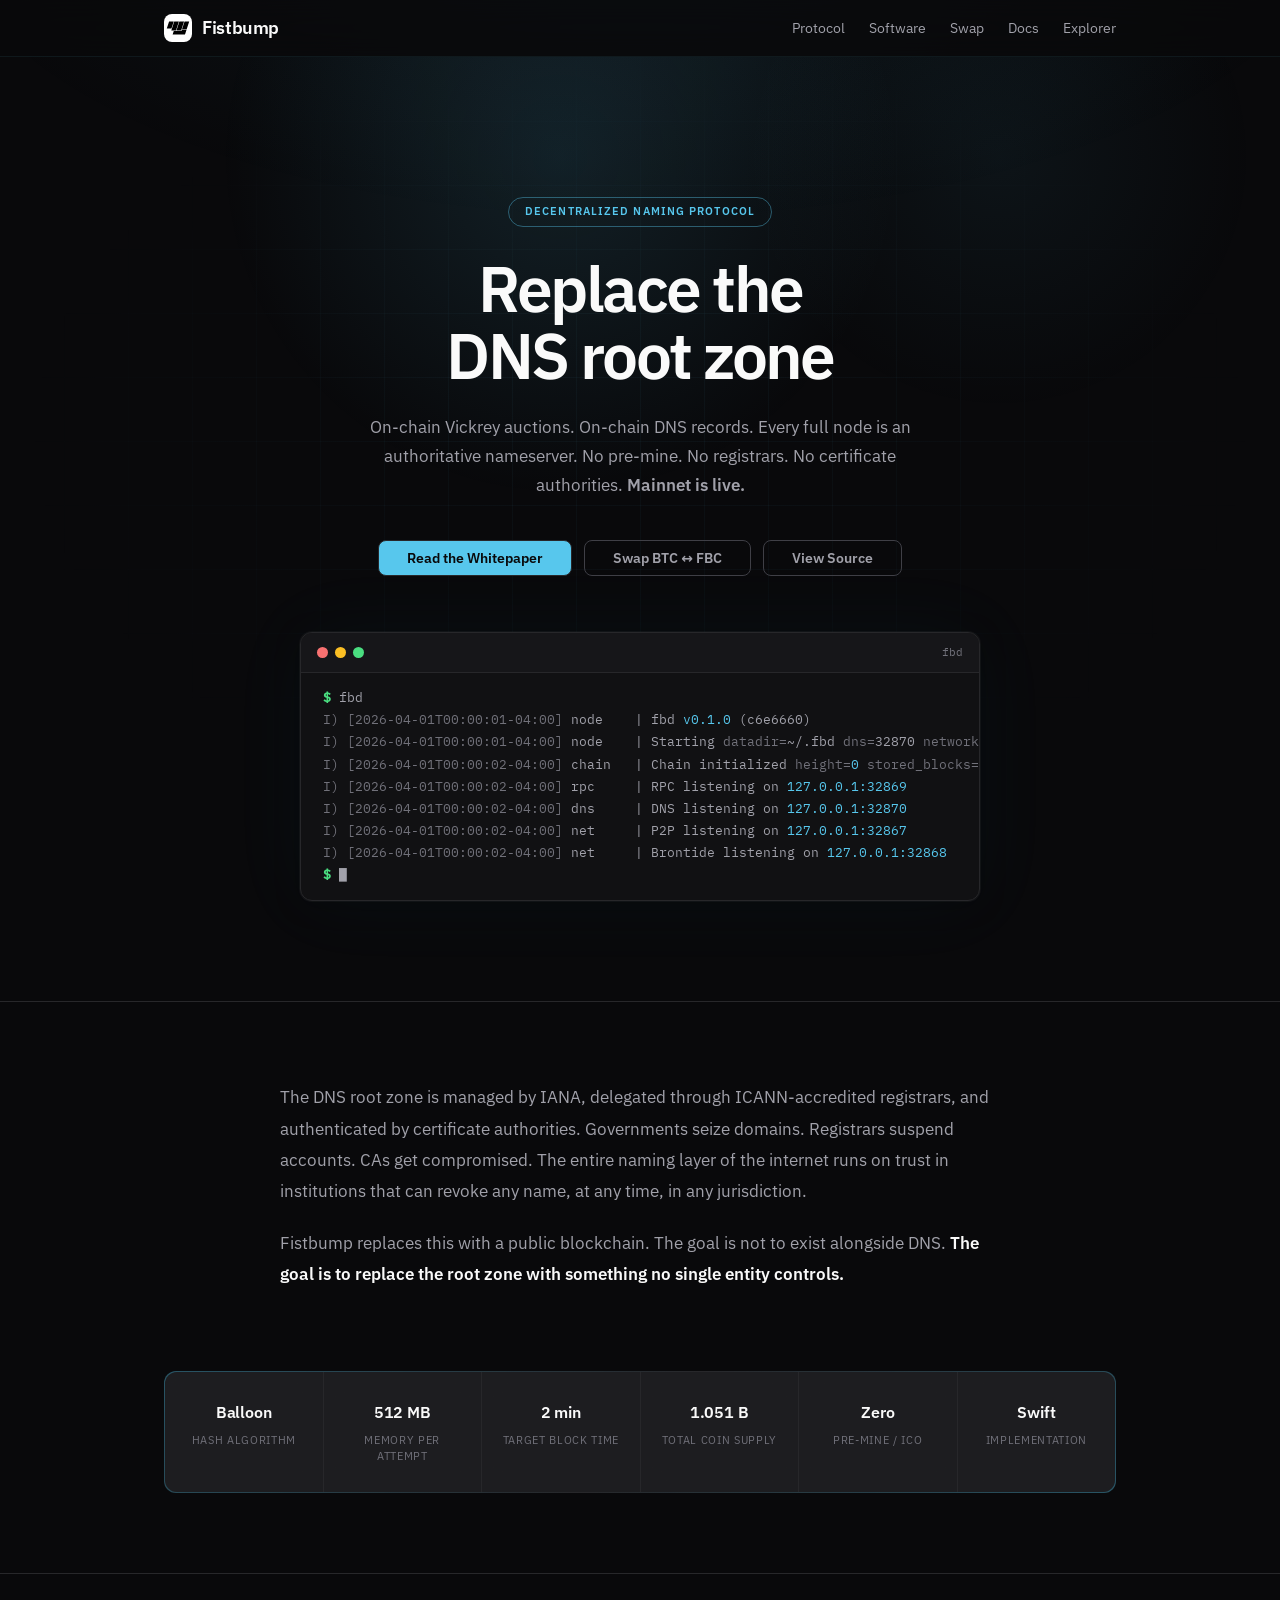
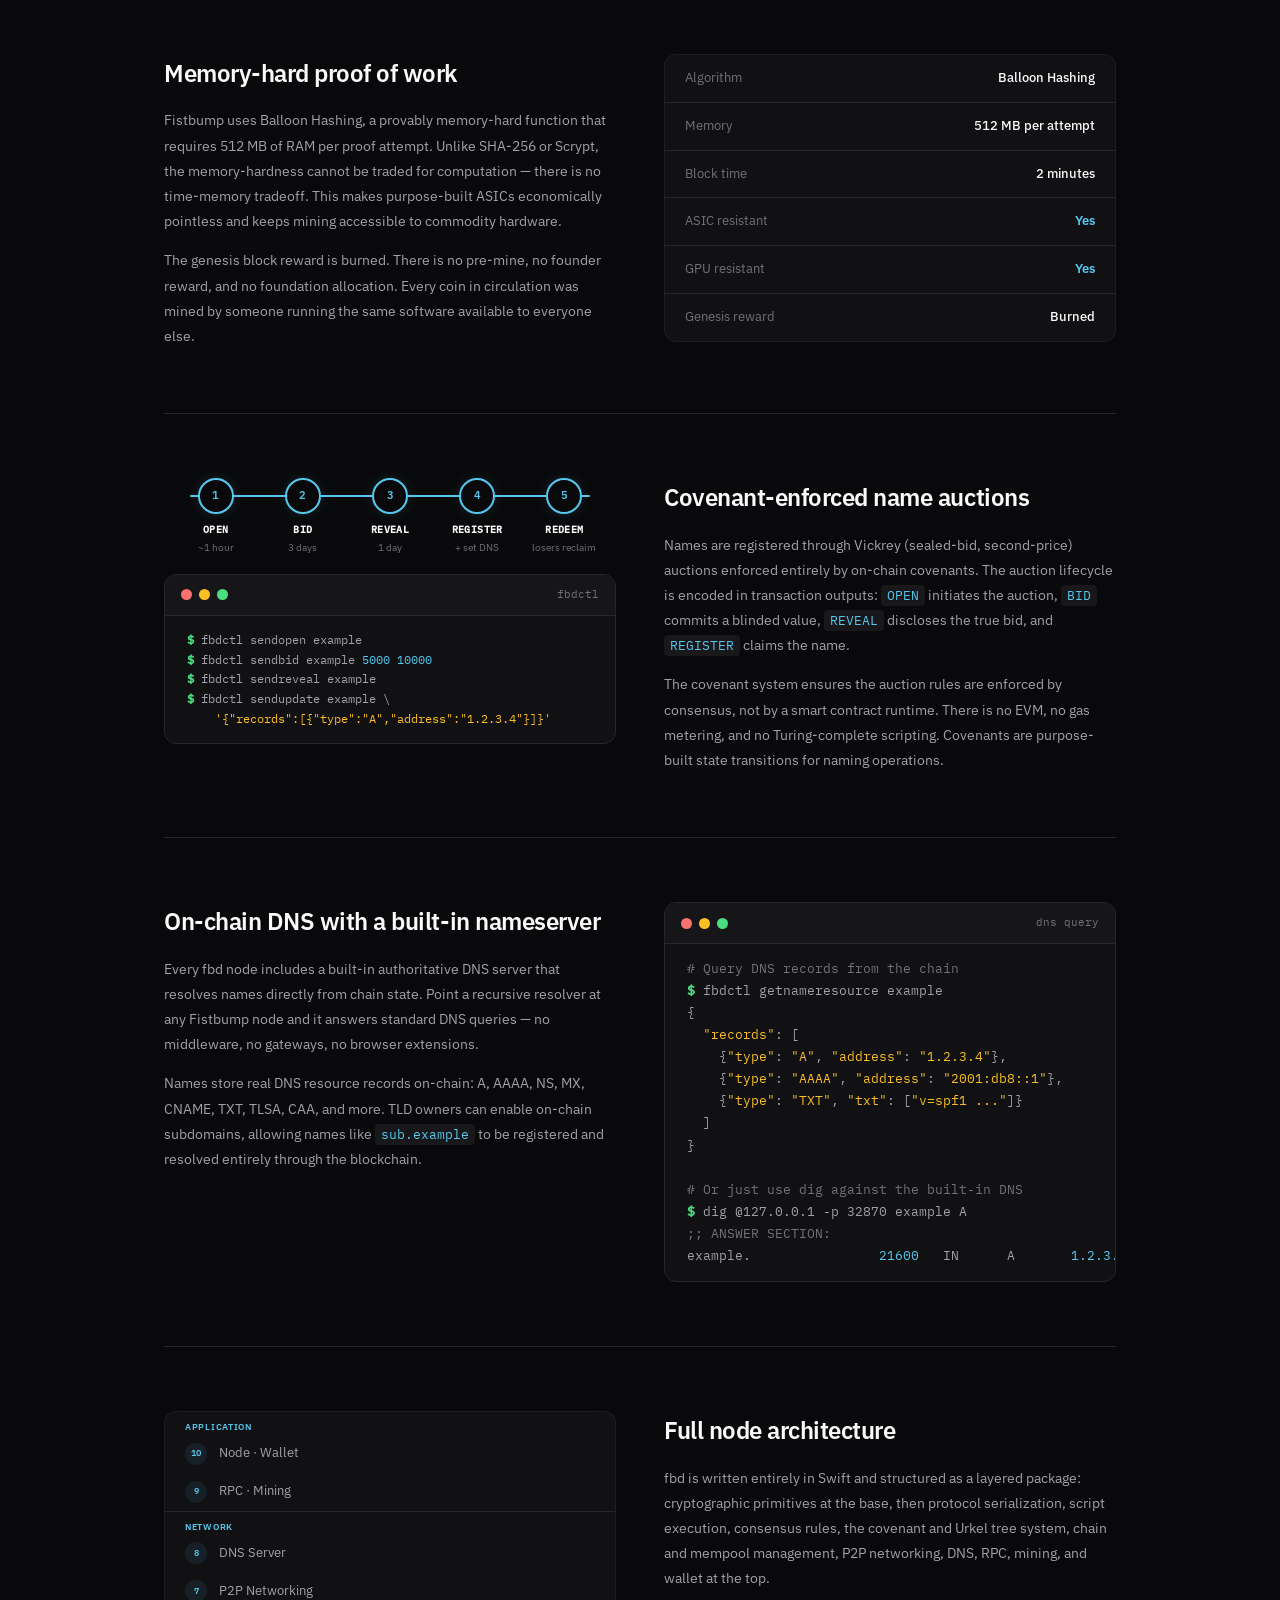
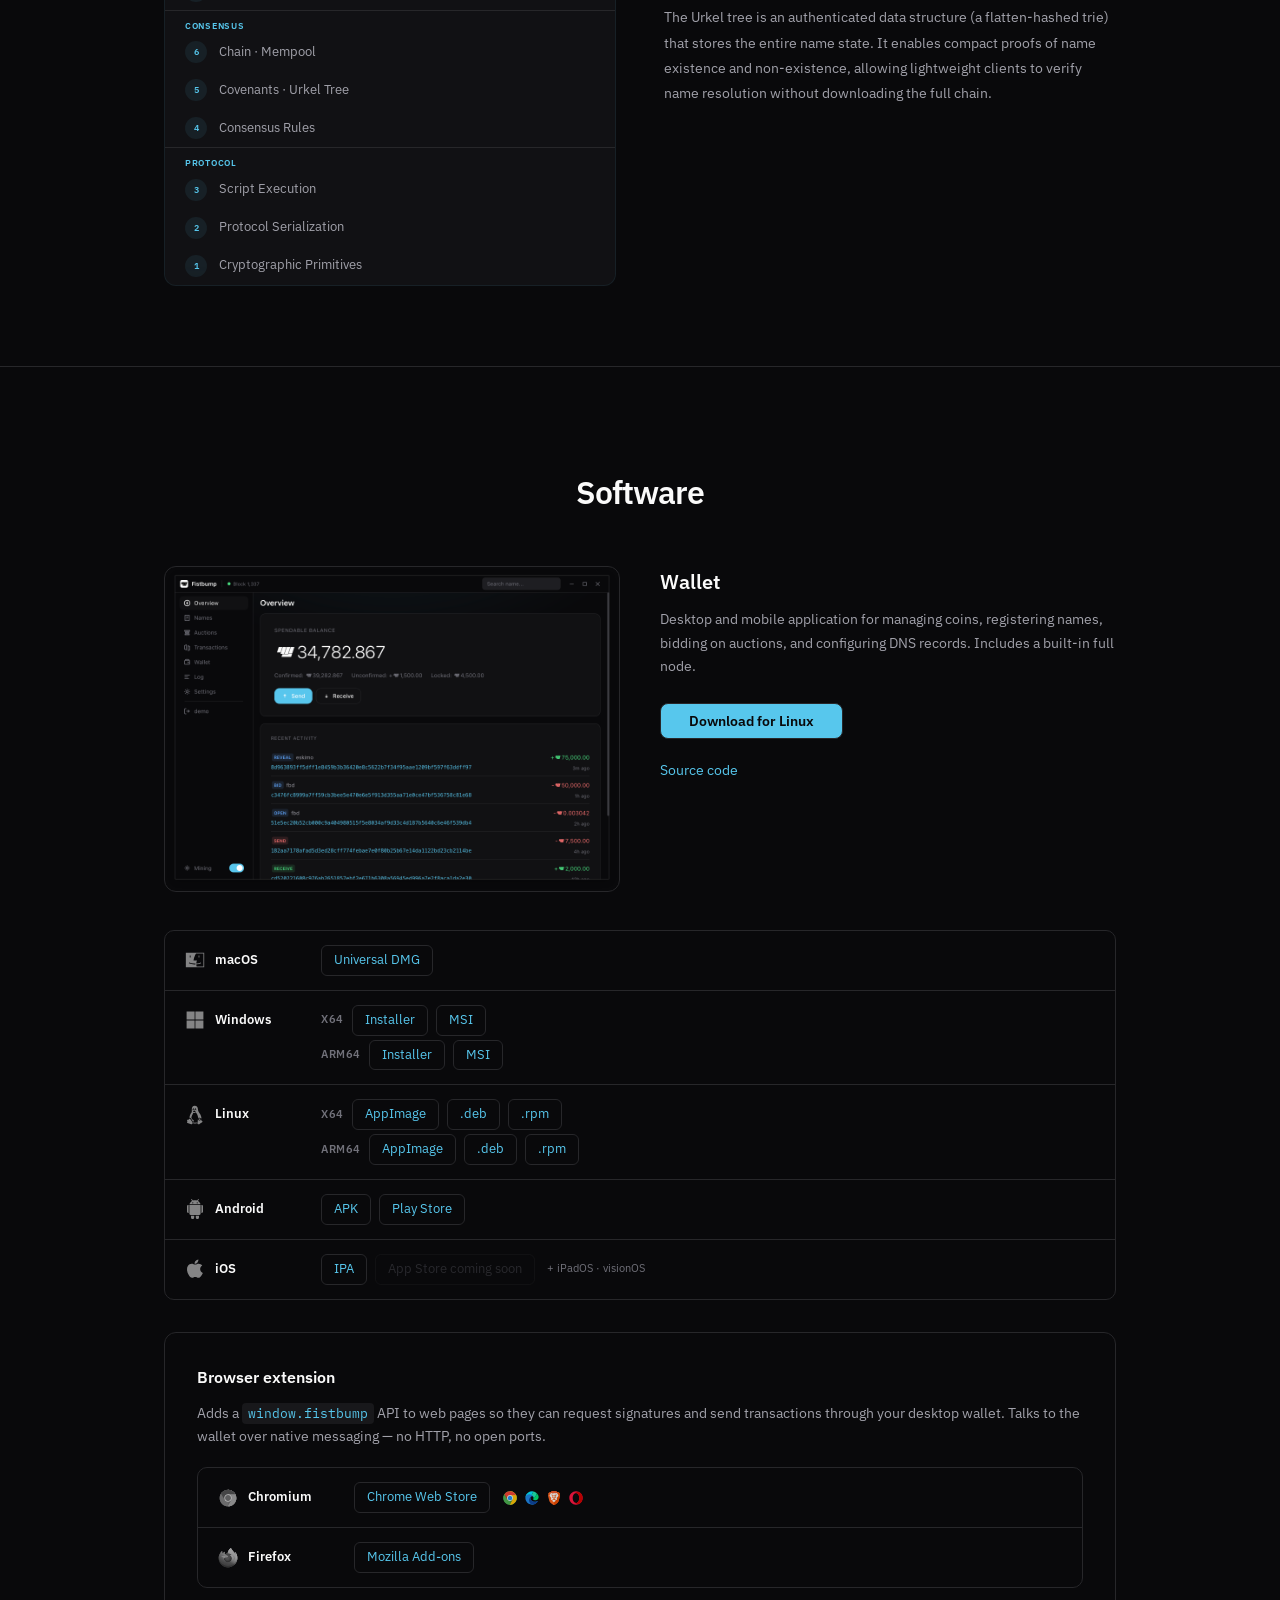
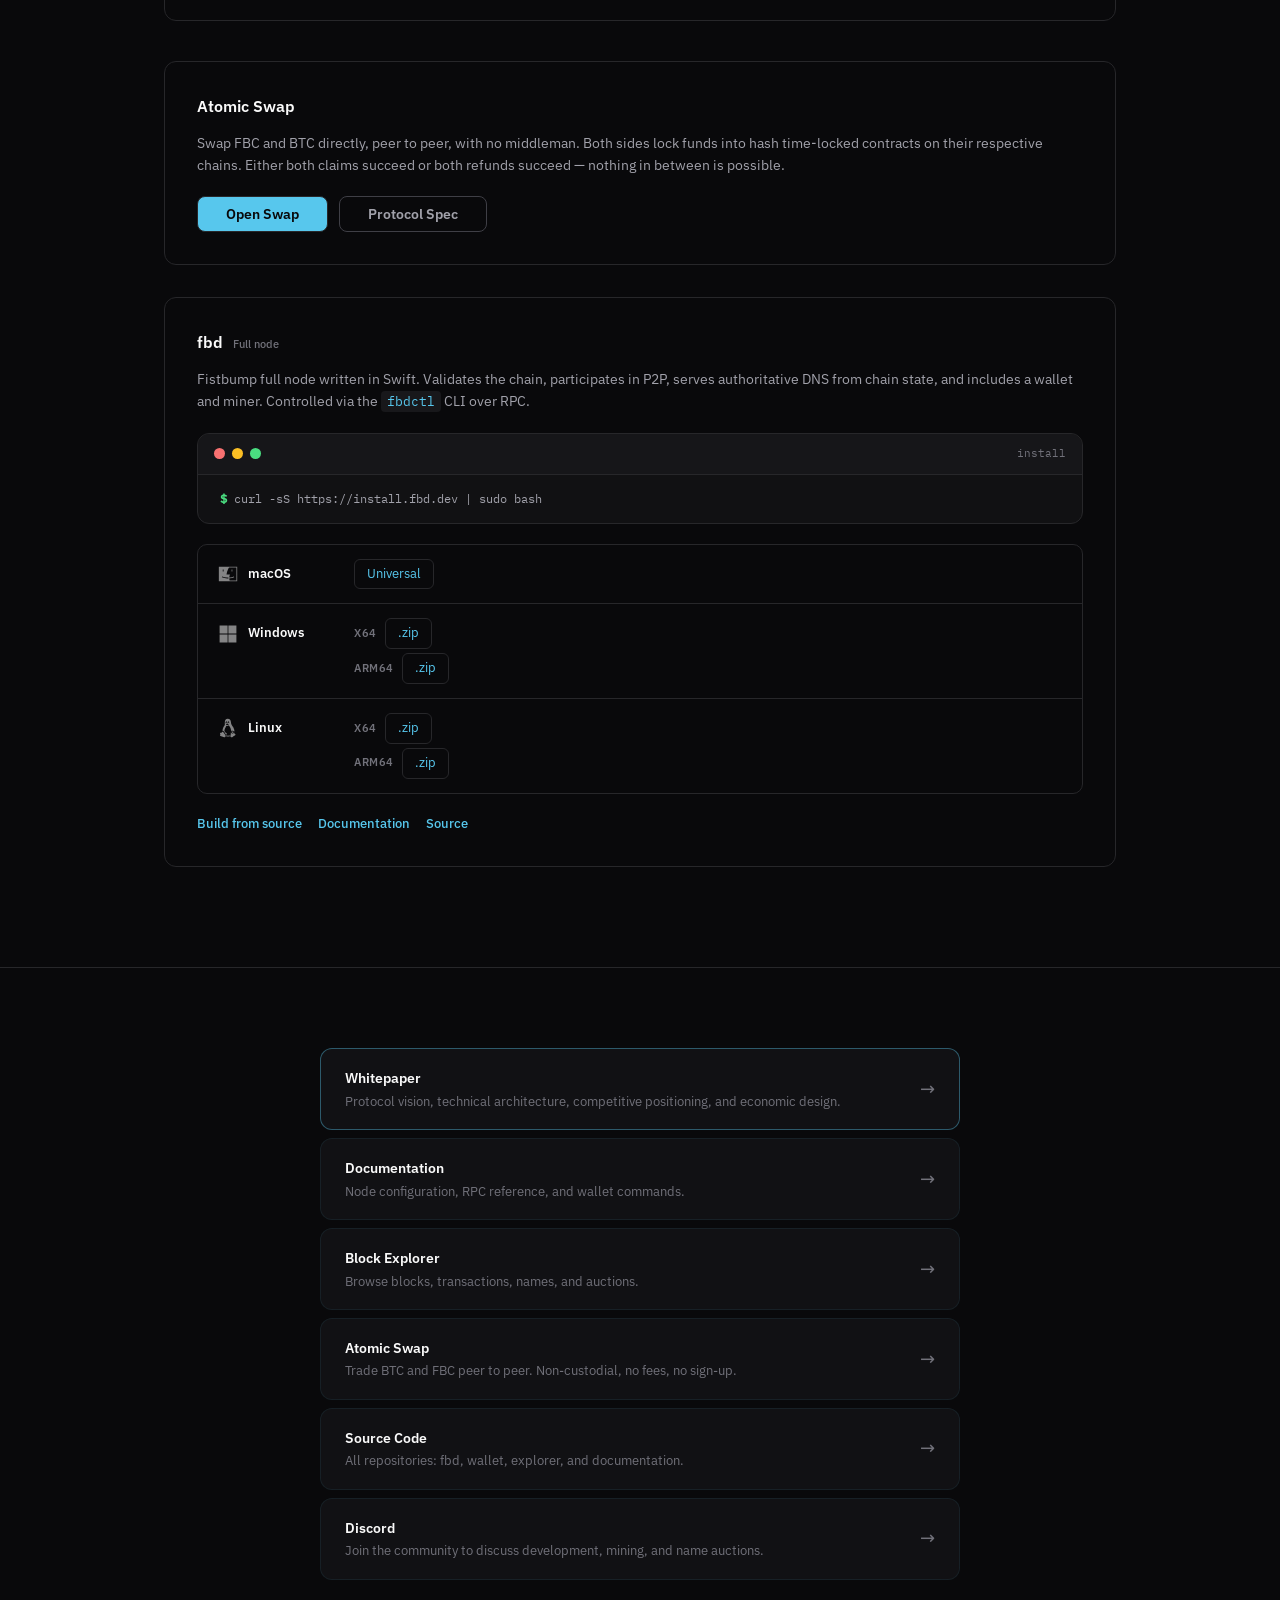
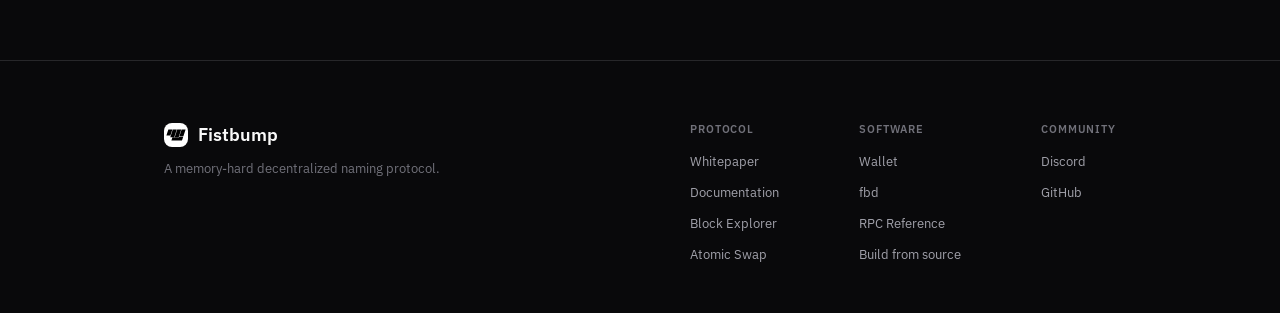
==== commit f0085495: "feature the atomic swap across the site - Hero: "Swap BTC ↔ FBC" button alongside Whitepaper and Sou" ====
--- a/index.html
+++ b/index.html
@@ -63,6 +63,7 @@
     <p class="hero-sub">On-chain Vickrey auctions. On-chain DNS records. Every full node is an authoritative nameserver. No pre-mine. No registrars. No certificate authorities. <strong>Mainnet is live.</strong></p>
     <div class="hero-actions">
       <a href="https://fistbump.org/fistbump.txt" class="btn btn-primary">Read the Whitepaper</a>
+      <a href="https://swap.fistbump.org" class="btn btn-outline">Swap BTC &harr; FBC</a>
       <a href="https://github.com/fistbump-org/fbd" class="btn btn-outline">View Source</a>
     </div>
     <div class="hero-terminal fb-terminal">
@@ -382,6 +383,15 @@
       </div>
     </div>
 
+    <div class="sw-extension reveal" style="margin-top:40px;">
+      <h3>Atomic Swap</h3>
+      <p>Swap FBC and BTC directly, peer to peer, with no middleman. Both sides lock funds into hash time-locked contracts on their respective chains. Either both claims succeed or both refunds succeed — nothing in between is possible.</p>
+      <div style="margin-top:20px">
+        <a href="https://swap.fistbump.org" class="btn btn-primary">Open Swap</a>
+        <a href="https://github.com/fistbump-org/swap" class="btn btn-outline" style="margin-left:8px">Protocol Spec</a>
+      </div>
+    </div>
+
     <div class="sw-node reveal">
       <h3>fbd <span class="sw-dev-tag">Full node</span></h3>
       <p>Fistbump full node written in Swift. Validates the chain, participates in P2P, serves authoritative DNS from chain state, and includes a wallet and miner. Controlled via the <code>fbdctl</code> CLI over RPC.</p>
@@ -462,6 +472,13 @@
         <div>
           <h3>Block Explorer</h3>
           <p>Browse blocks, transactions, names, and auctions.</p>
+        </div>
+        <span class="resource-arrow">&rarr;</span>
+      </a>
+      <a href="https://swap.fistbump.org" class="resource-card">
+        <div>
+          <h3>Atomic Swap</h3>
+          <p>Trade BTC and FBC peer to peer. Non-custodial, no fees, no sign-up.</p>
         </div>
         <span class="resource-arrow">&rarr;</span>
       </a>
@@ -505,6 +522,7 @@
         <a href="https://fistbump.org/fistbump.txt">Whitepaper</a>
         <a href="https://fbd.dev">Documentation</a>
         <a href="https://explorer.fistbump.org">Block Explorer</a>
+        <a href="https://swap.fistbump.org">Atomic Swap</a>
       </div>
       <div class="footer-col">
         <h4>Software</h4>
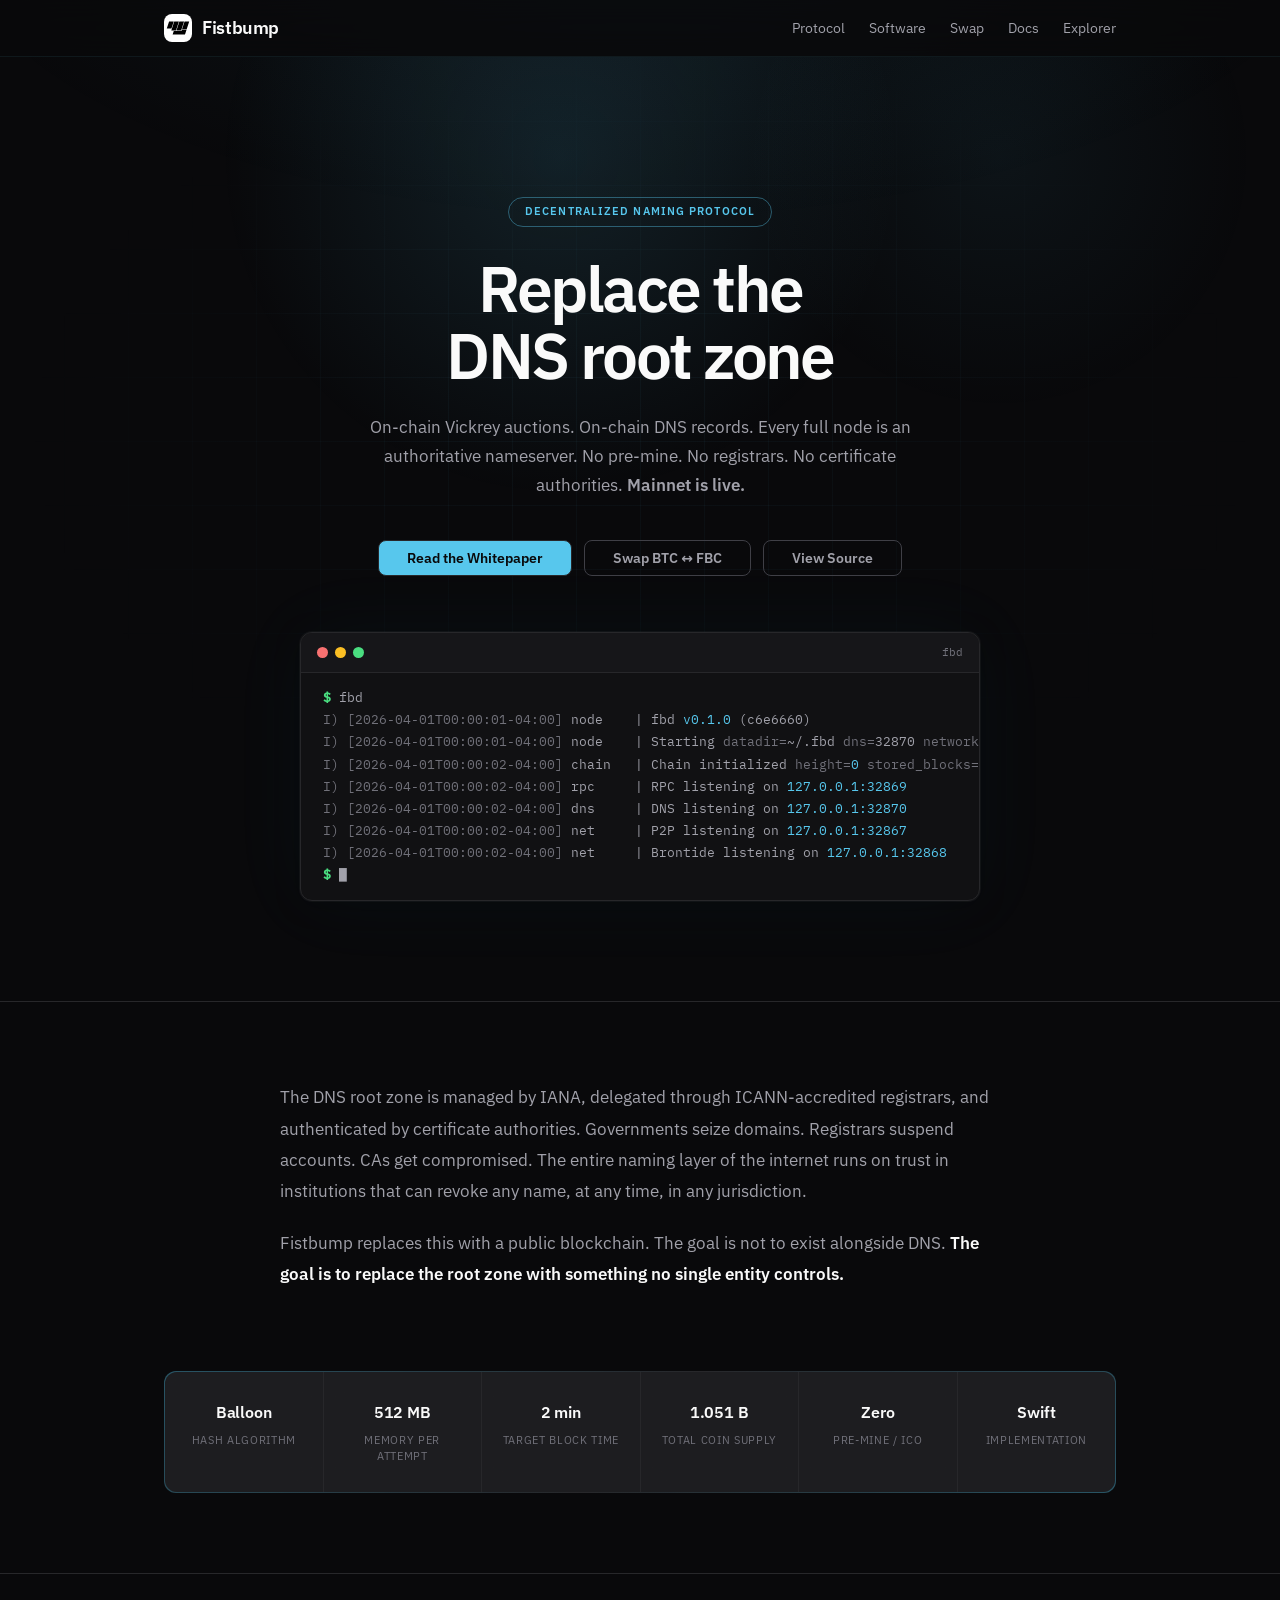
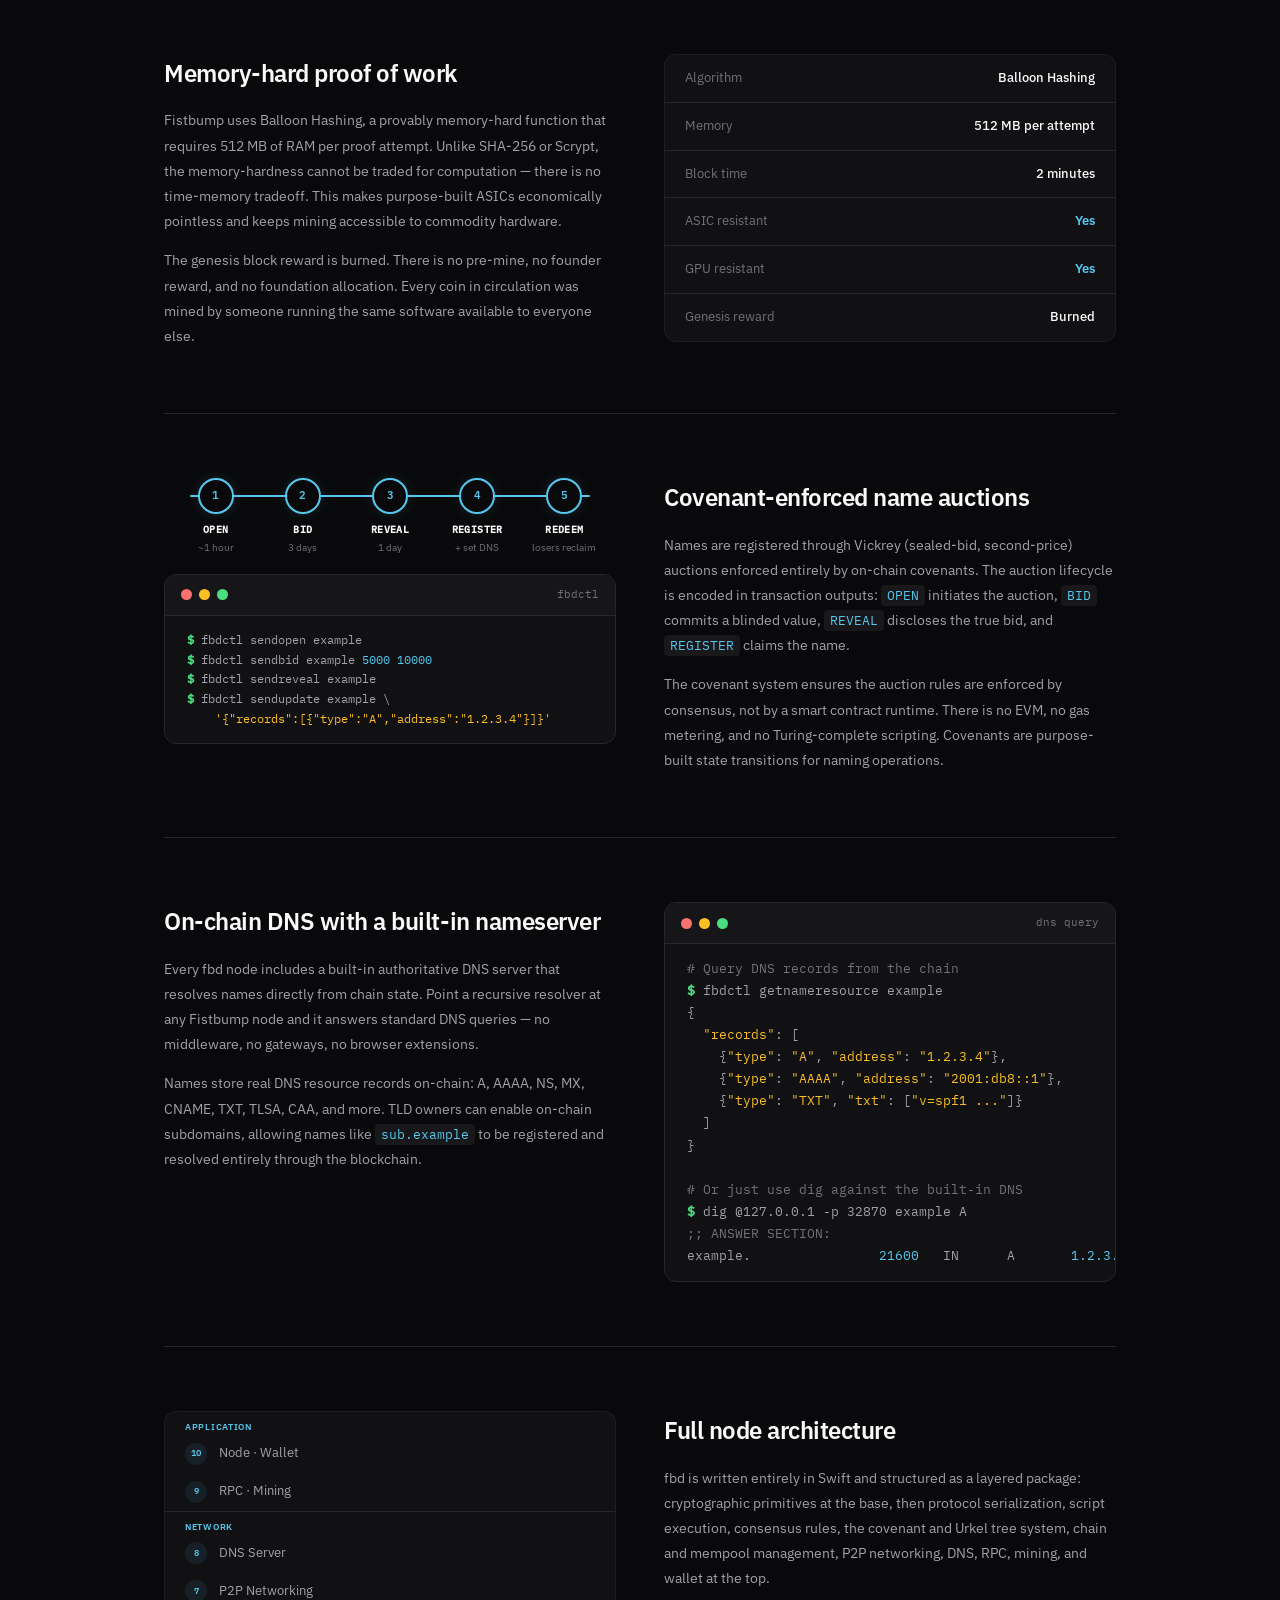
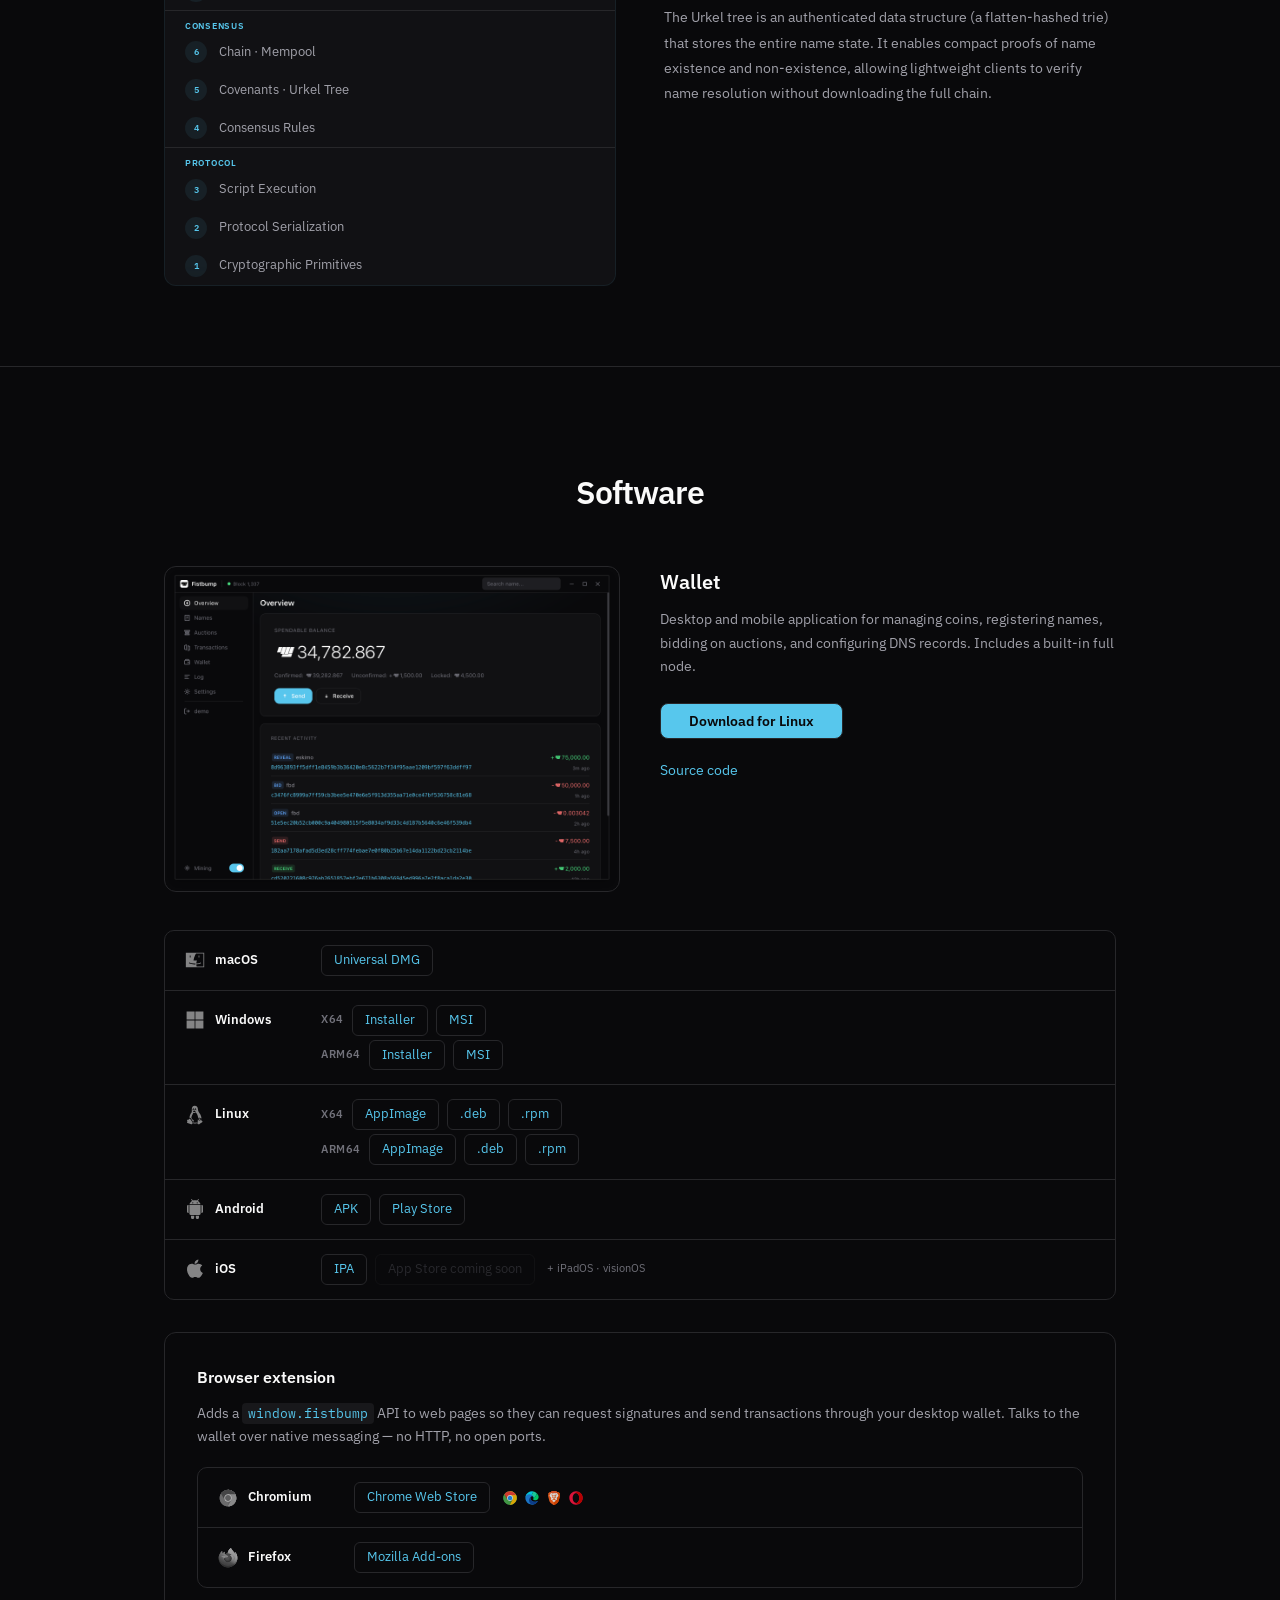
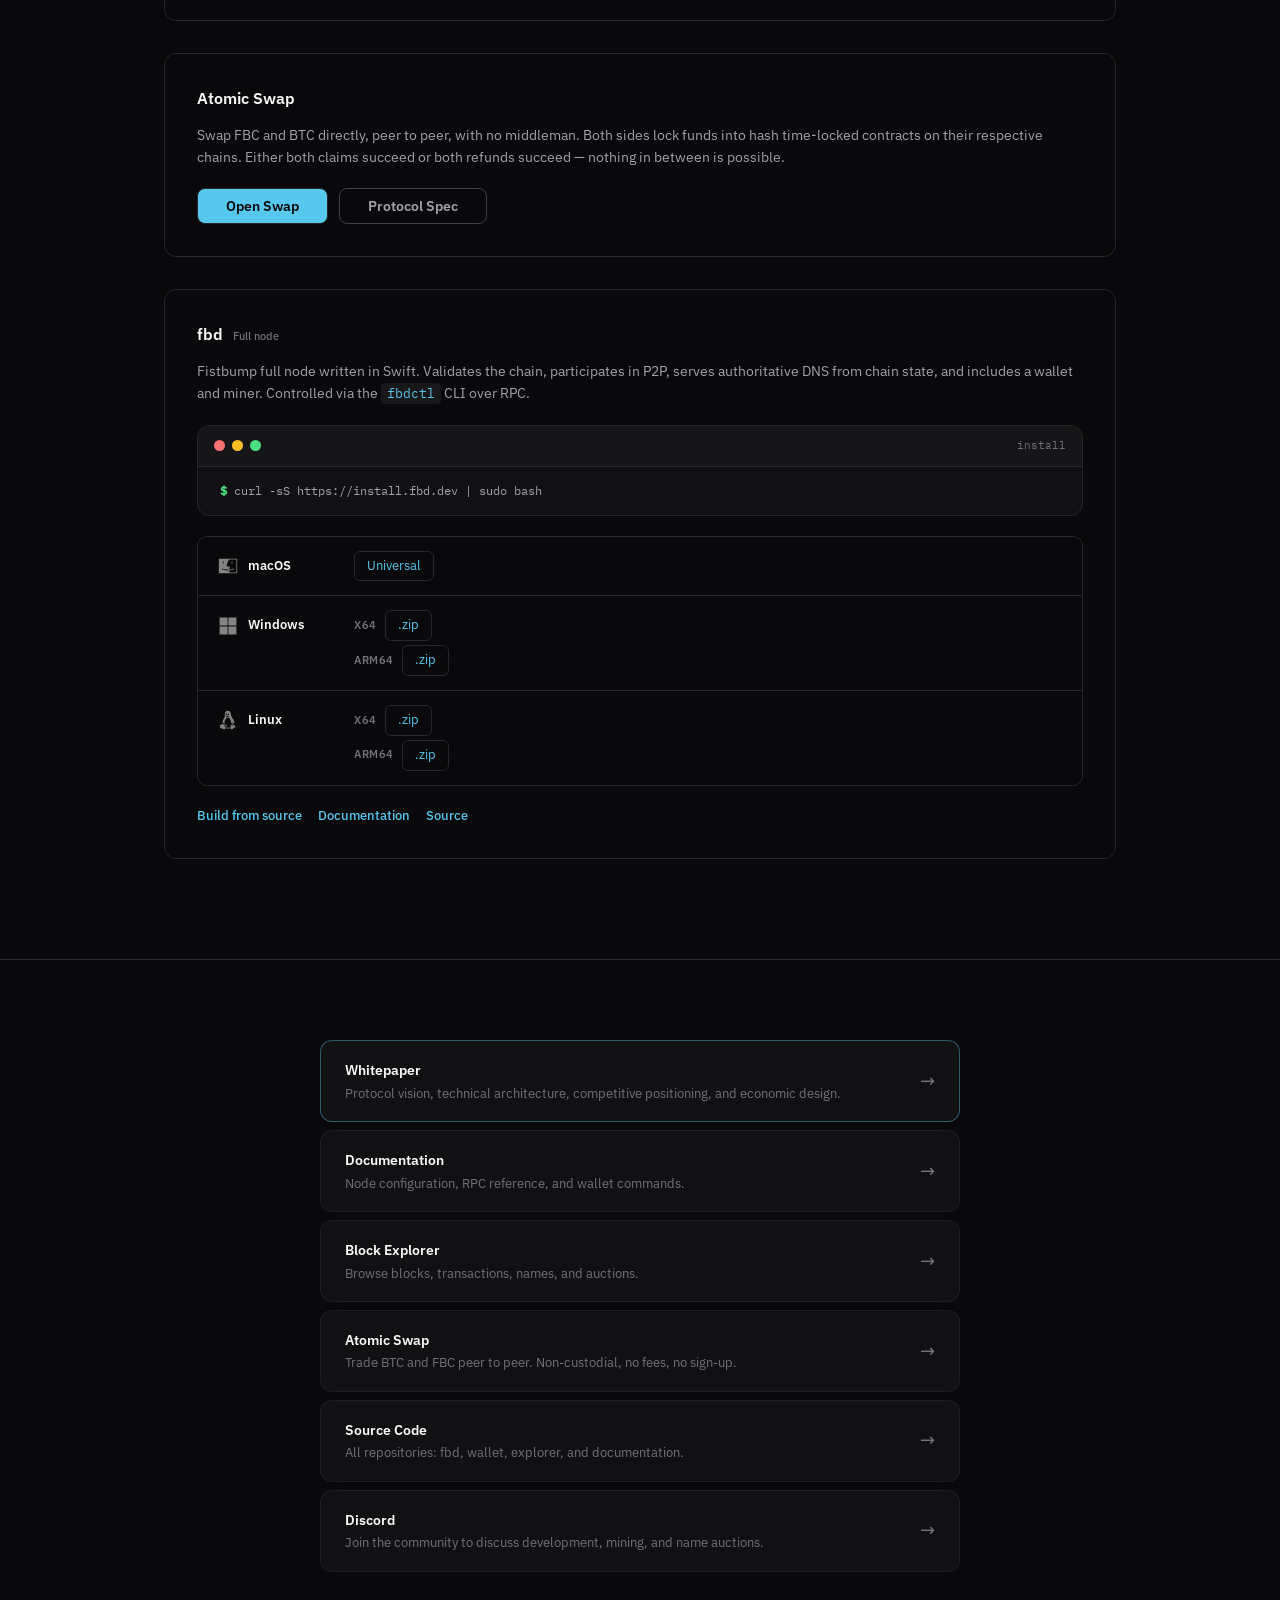
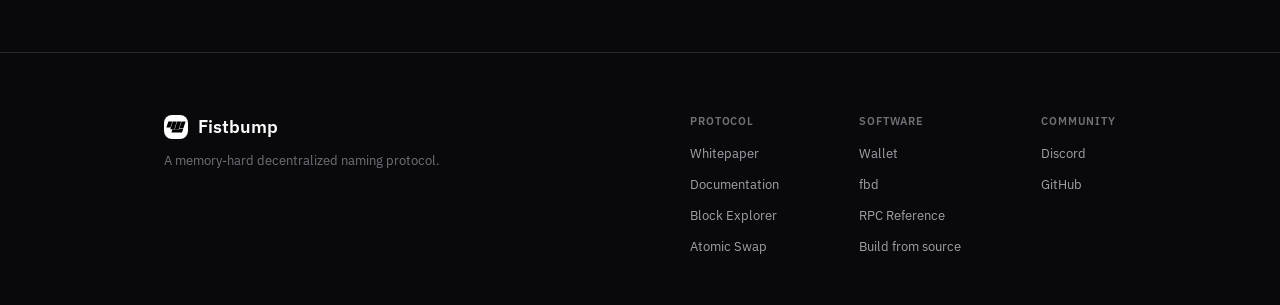
==== commit f5d86ef3: "remove inline margin-top on swap card Co-Authored-By: Claude Opus 4.6 (1M context) <noreply@anthropi" ====
--- a/index.html
+++ b/index.html
@@ -383,7 +383,7 @@
       </div>
     </div>
 
-    <div class="sw-extension reveal" style="margin-top:40px;">
+    <div class="sw-extension reveal">
       <h3>Atomic Swap</h3>
       <p>Swap FBC and BTC directly, peer to peer, with no middleman. Both sides lock funds into hash time-locked contracts on their respective chains. Either both claims succeed or both refunds succeed — nothing in between is possible.</p>
       <div style="margin-top:20px">
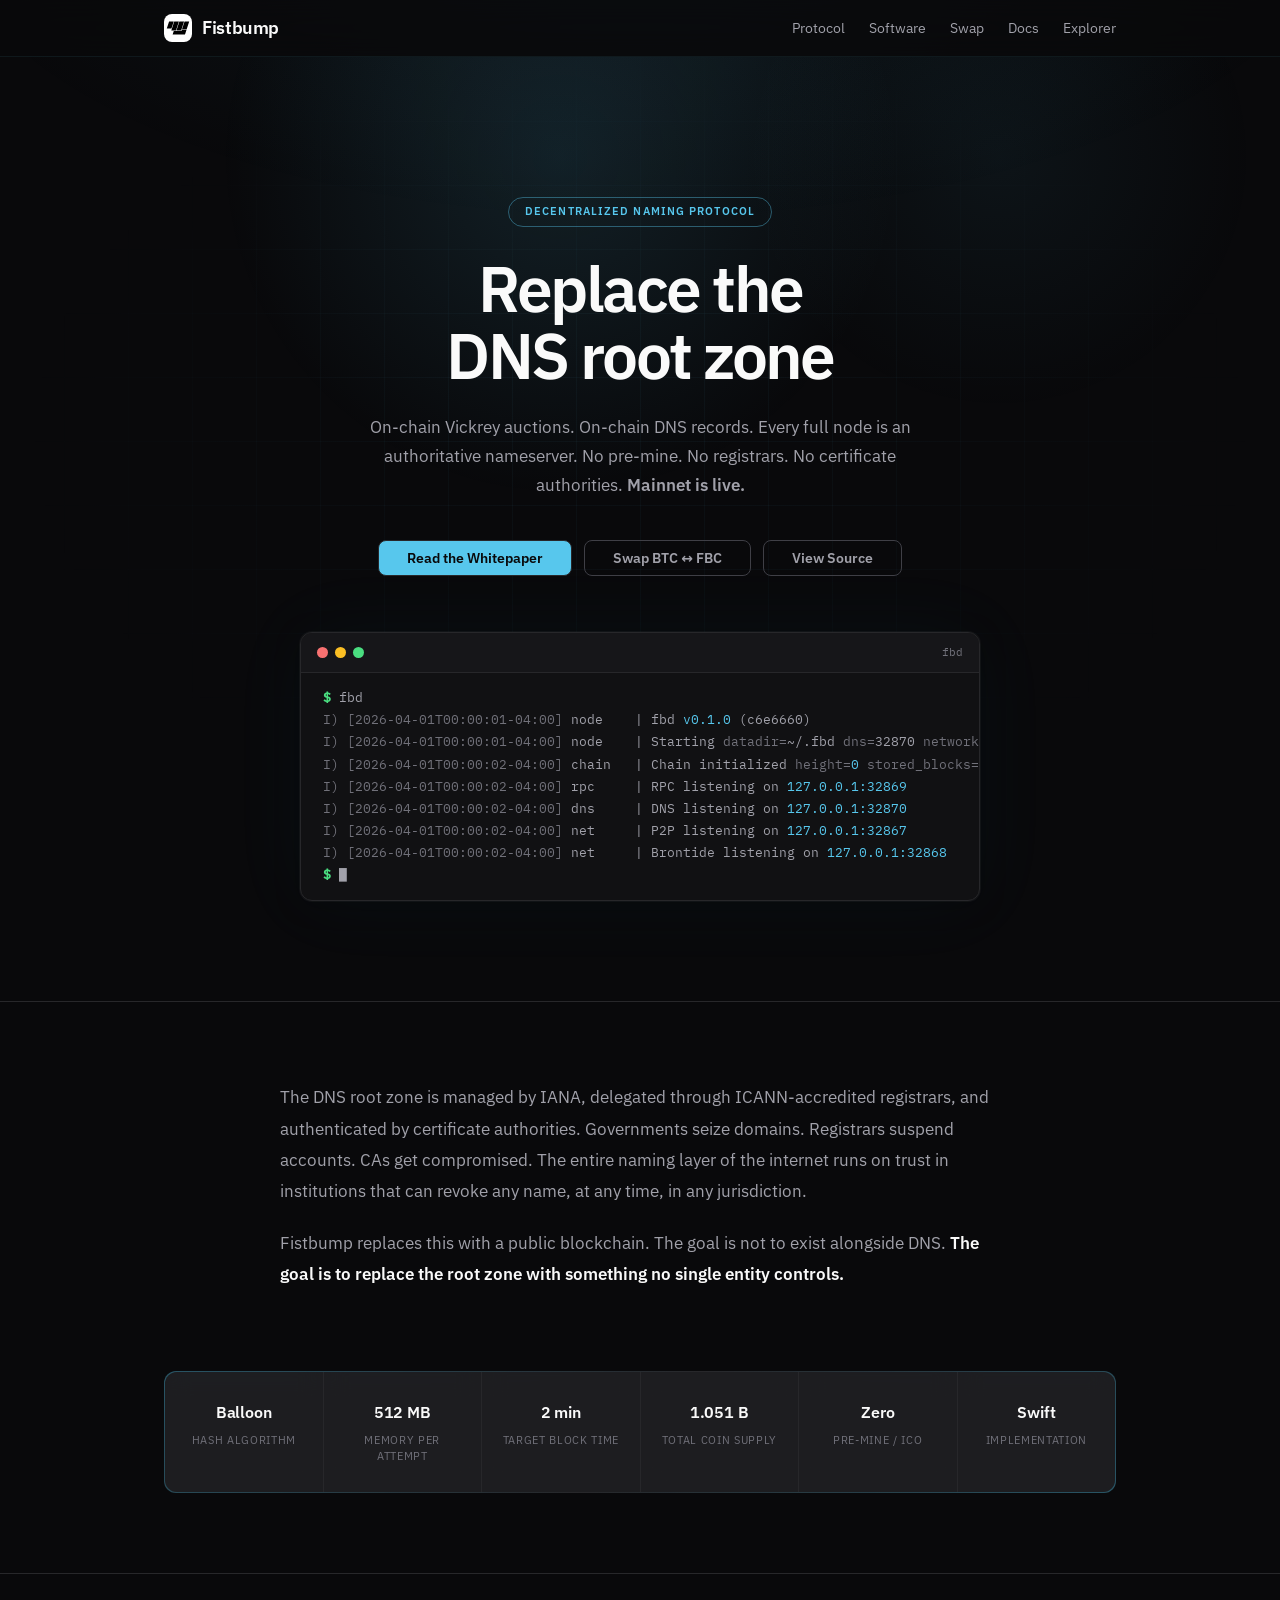
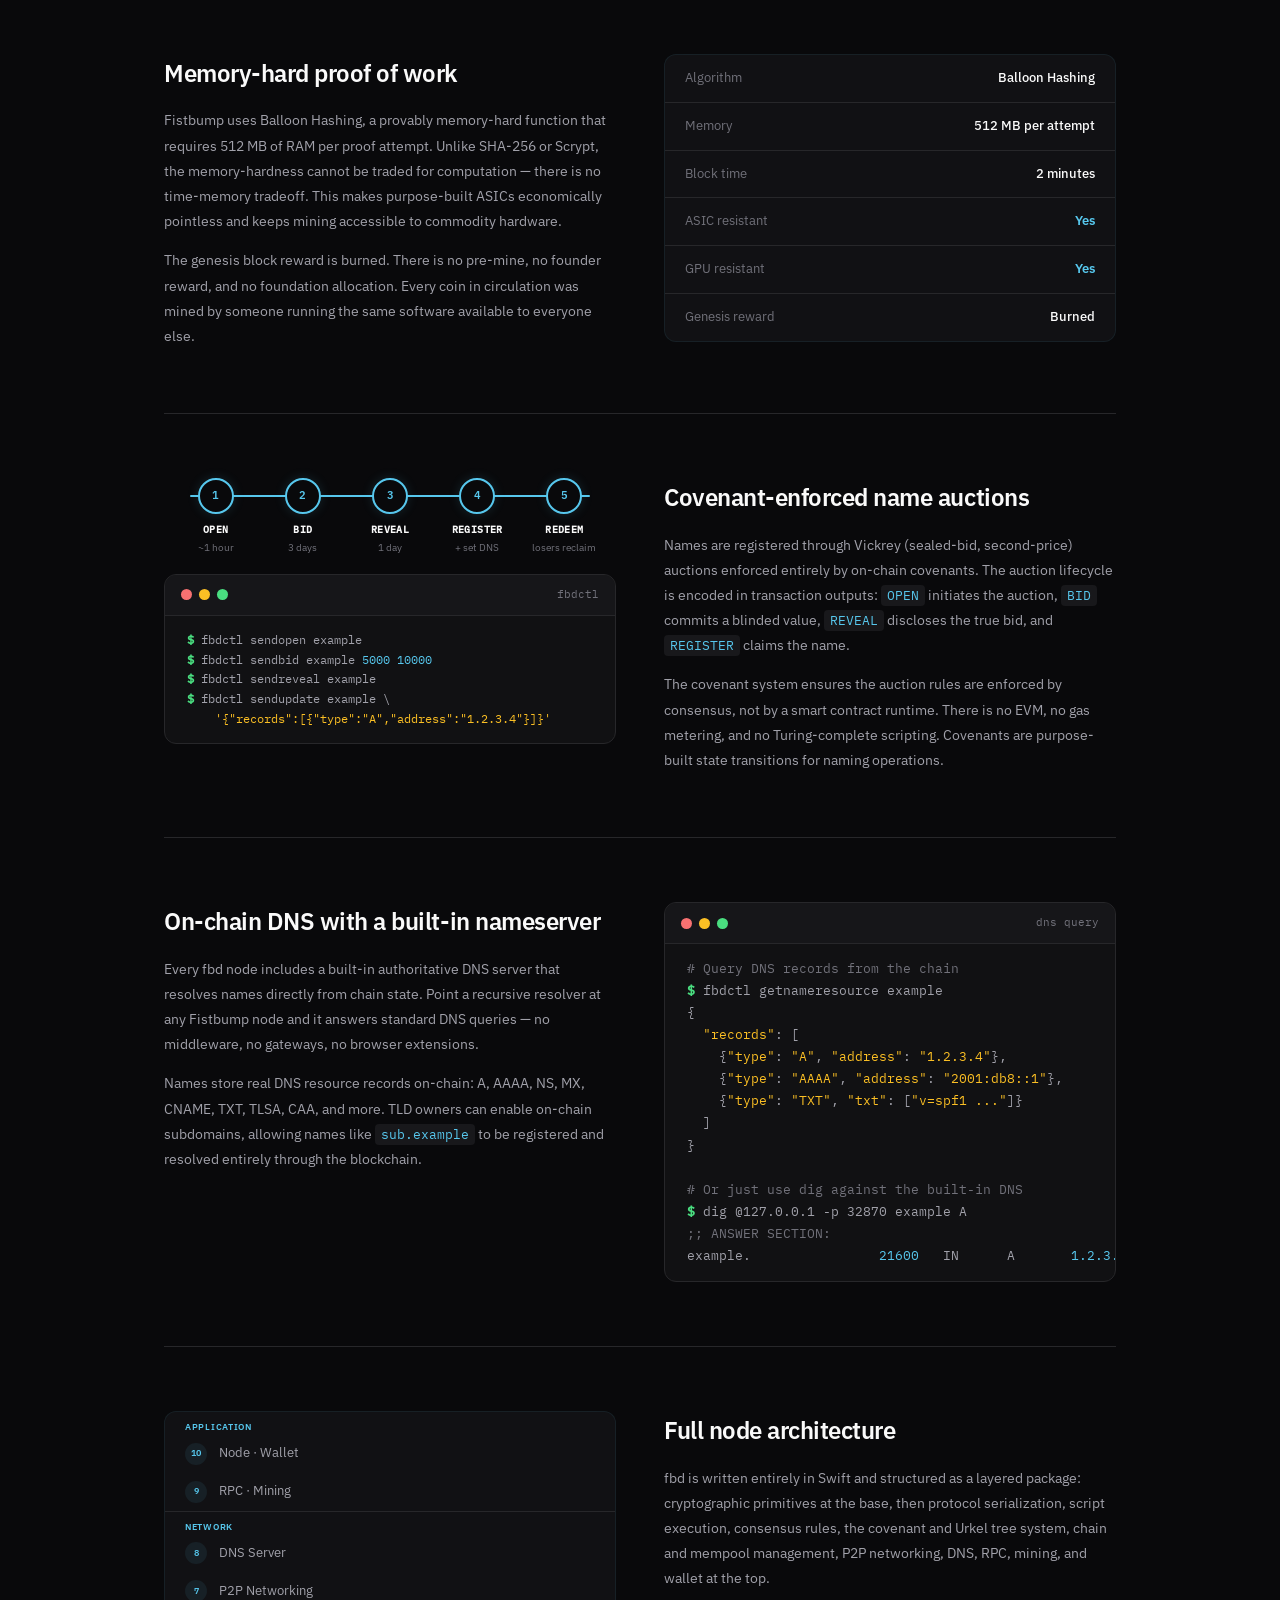
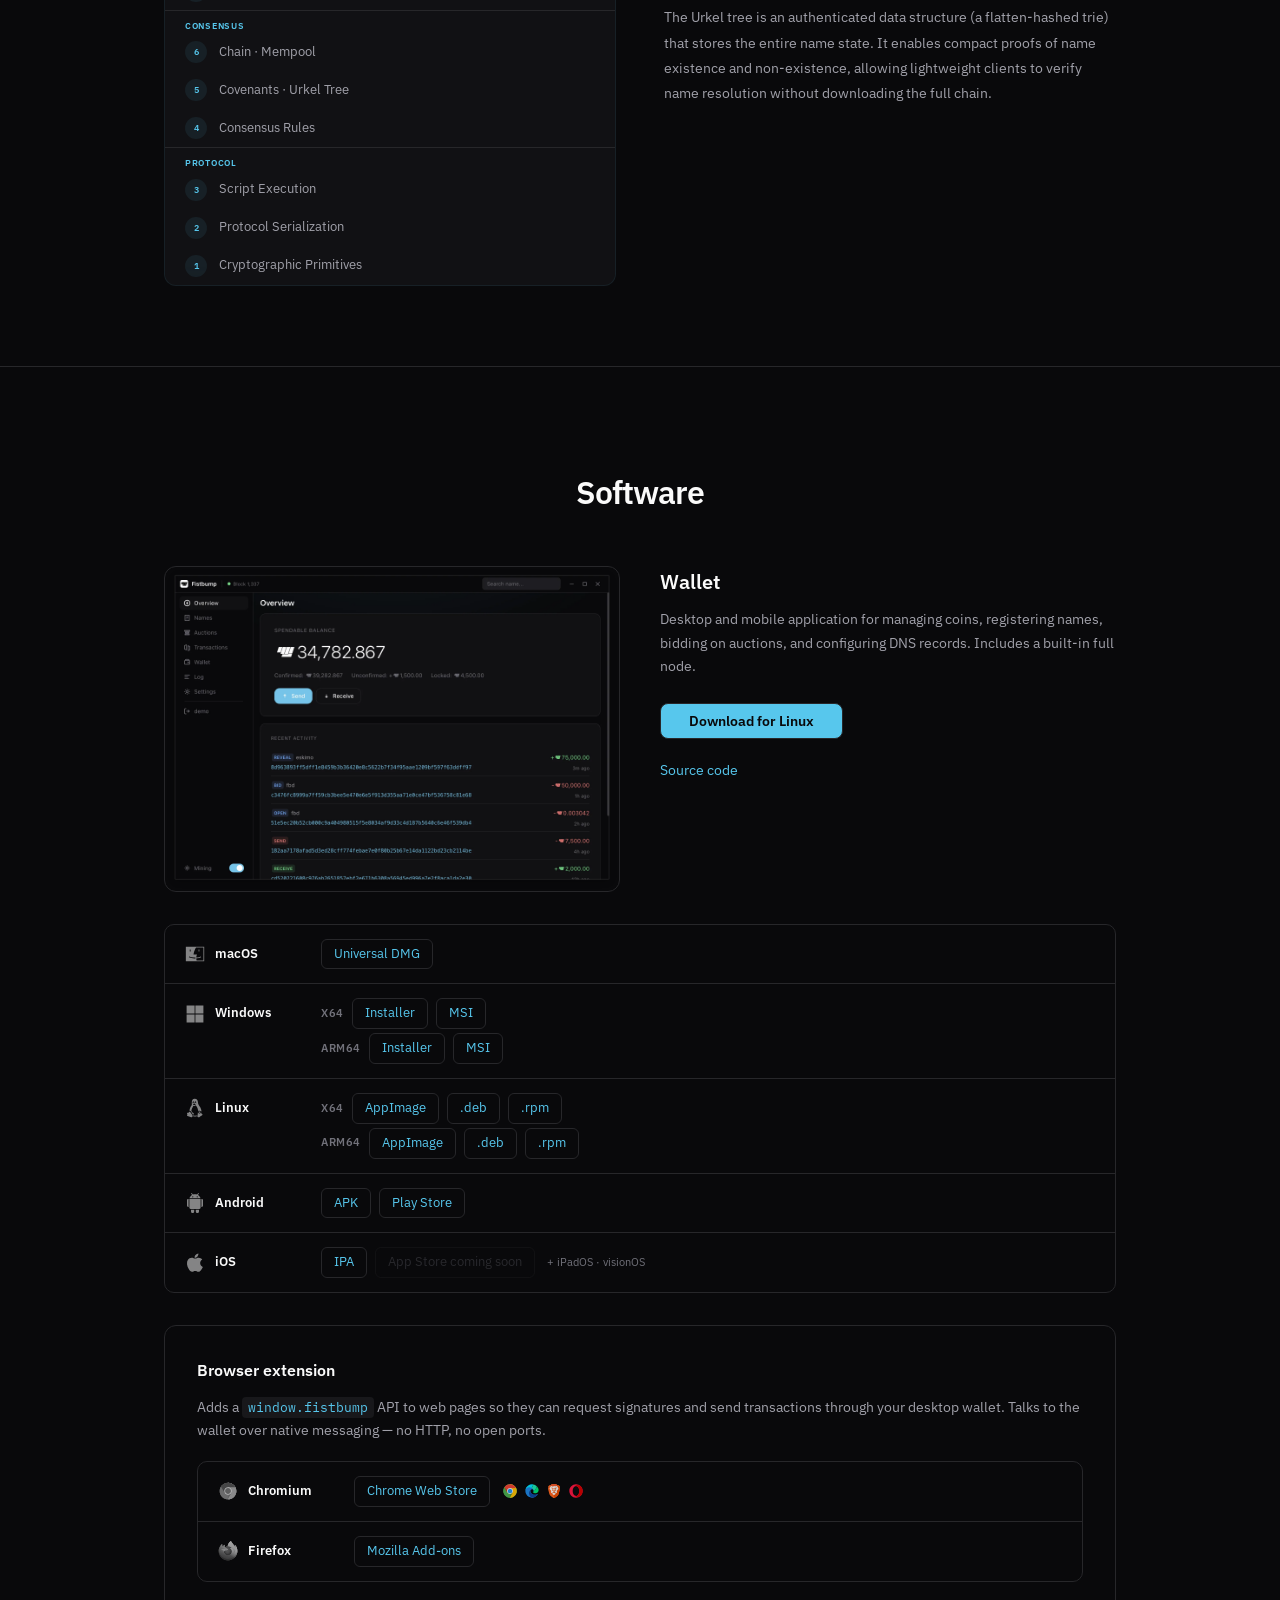
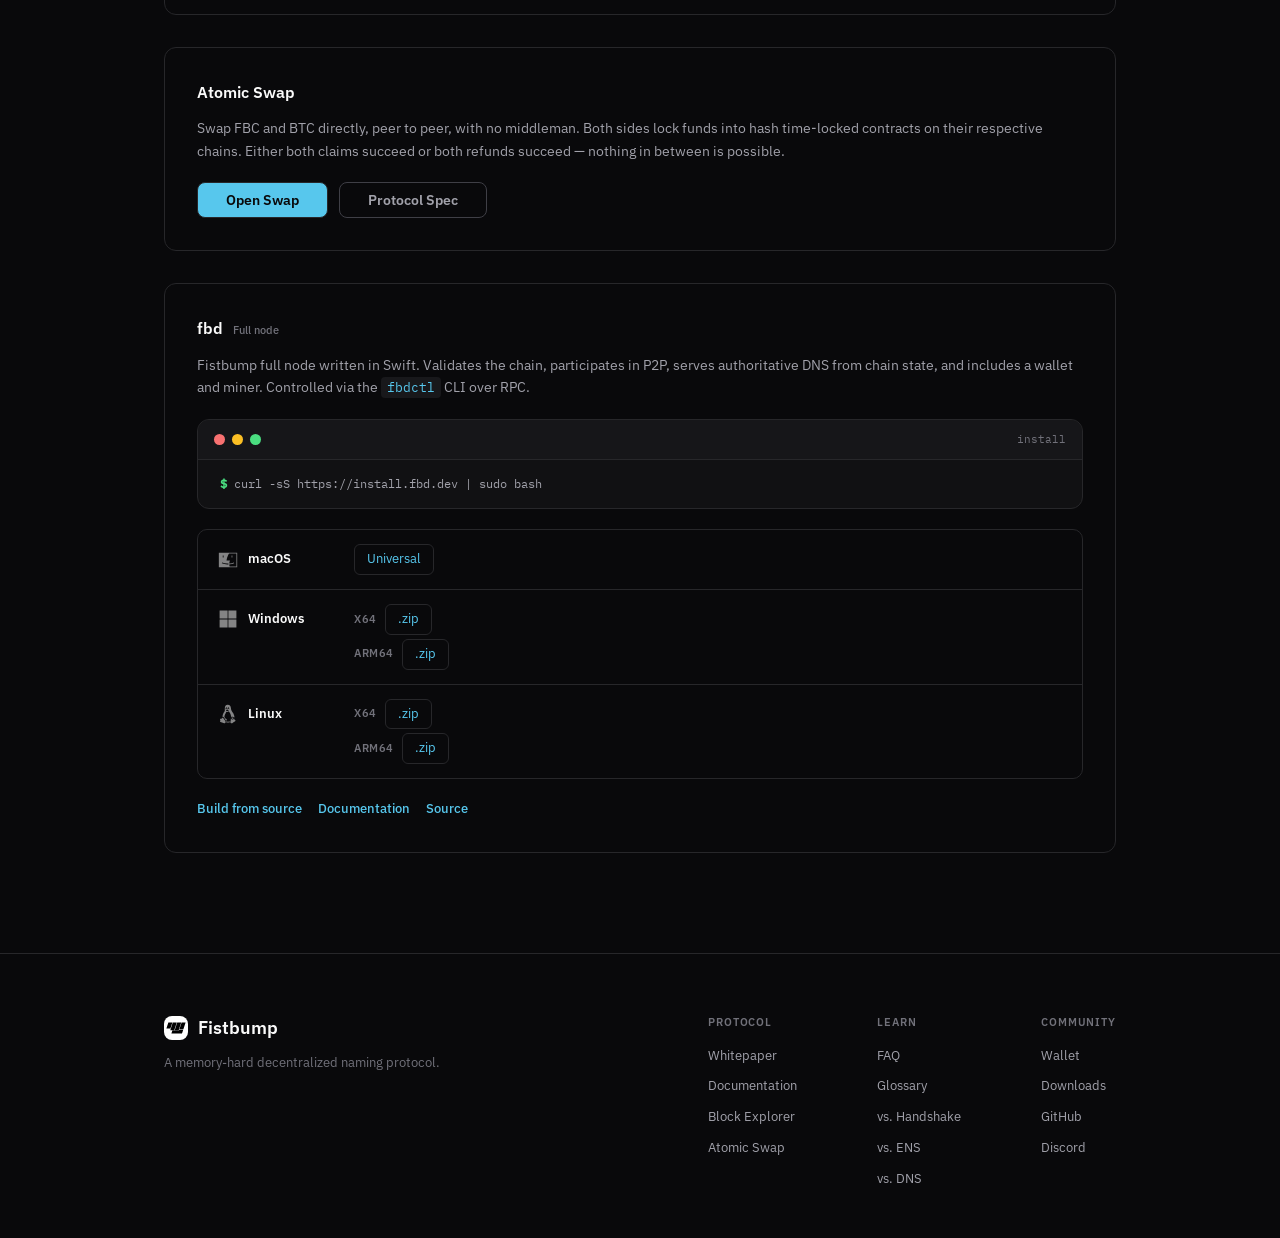
==== commit 1139576b: "add whitepaper, faq, glossary, and comparison pages Plus robots.txt, sitemap.xml, og-image, per-page" ====
--- a/index.html
+++ b/index.html
@@ -2,9 +2,34 @@
 <html lang="en">
 <head>
 <meta charset="utf-8">
-<meta name="viewport" content="width=device-width, initial-scale=1, maximum-scale=1, user-scalable=no">
-<title>Fistbump</title>
-<meta name="description" content="Fistbump is a decentralized, permissionless naming protocol designed as a production-ready replacement for the DNS root zone.">
+<meta name="viewport" content="width=device-width, initial-scale=1">
+<meta name="theme-color" content="#09090b">
+
+<title>Fistbump — Decentralized Naming Protocol & DNS Root Zone Replacement</title>
+<meta name="description" content="Fistbump is a permissionless, memory-hard blockchain that replaces the DNS root zone. On-chain Vickrey auctions, built-in nameserver, no pre-mine. Mainnet is live.">
+<meta name="keywords" content="decentralized DNS, blockchain naming, DNS root zone, memory-hard proof of work, Balloon Hashing, Vickrey auction, on-chain DNS, Handshake alternative, ENS alternative, Fistbump, FBC">
+<meta name="author" content="Fistbump">
+<meta name="robots" content="index, follow, max-image-preview:large">
+
+<link rel="canonical" href="https://fistbump.org/">
+
+<meta property="og:type" content="website">
+<meta property="og:site_name" content="Fistbump">
+<meta property="og:title" content="Fistbump — Decentralized Naming Protocol">
+<meta property="og:description" content="A permissionless, memory-hard blockchain replacing the DNS root zone. On-chain auctions, on-chain DNS, no pre-mine. Mainnet is live.">
+<meta property="og:url" content="https://fistbump.org/">
+<meta property="og:image" content="https://fistbump.org/img/og-image.png">
+<meta property="og:image:width" content="1200">
+<meta property="og:image:height" content="630">
+<meta property="og:image:alt" content="Fistbump — A memory-hard decentralized naming protocol">
+<meta property="og:locale" content="en_US">
+
+<meta name="twitter:card" content="summary_large_image">
+<meta name="twitter:title" content="Fistbump — Decentralized Naming Protocol">
+<meta name="twitter:description" content="Replace the DNS root zone. On-chain Vickrey auctions, on-chain DNS, no pre-mine. Mainnet is live.">
+<meta name="twitter:image" content="https://fistbump.org/img/og-image.png">
+<meta name="twitter:image:alt" content="Fistbump — A memory-hard decentralized naming protocol">
+
 <link rel="icon" type="image/png" href="/favicon-96x96.png" sizes="96x96" />
 <link rel="icon" type="image/svg+xml" href="/favicon.svg" />
 <link rel="shortcut icon" href="/favicon.ico" />
@@ -15,6 +40,87 @@
 <link rel="preload" href="/fonts/ibm-plex-mono-latin-400-normal.woff2" as="font" type="font/woff2" crossorigin>
 <link rel="stylesheet" href="fistbump.css">
 <link rel="stylesheet" href="style.css">
+
+<script type="application/ld+json">
+{
+  "@context": "https://schema.org",
+  "@graph": [
+    {
+      "@type": "Organization",
+      "@id": "https://fistbump.org/#organization",
+      "name": "Fistbump",
+      "alternateName": "Fistbump Protocol",
+      "url": "https://fistbump.org/",
+      "logo": {
+        "@type": "ImageObject",
+        "url": "https://fistbump.org/web-app-manifest-512x512.png",
+        "width": 512,
+        "height": 512
+      },
+      "description": "A permissionless, memory-hard decentralized naming protocol that replaces the DNS root zone with a public blockchain.",
+      "sameAs": [
+        "https://github.com/fistbump-org",
+        "https://discord.com/invite/JgejsFYFGJ"
+      ]
+    },
+    {
+      "@type": "WebSite",
+      "@id": "https://fistbump.org/#website",
+      "url": "https://fistbump.org/",
+      "name": "Fistbump",
+      "description": "Decentralized naming protocol and DNS root zone replacement.",
+      "publisher": { "@id": "https://fistbump.org/#organization" },
+      "inLanguage": "en-US"
+    },
+    {
+      "@type": "WebPage",
+      "@id": "https://fistbump.org/#webpage",
+      "url": "https://fistbump.org/",
+      "name": "Fistbump — Decentralized Naming Protocol & DNS Root Zone Replacement",
+      "isPartOf": { "@id": "https://fistbump.org/#website" },
+      "about": { "@id": "https://fistbump.org/#organization" },
+      "description": "Fistbump is a permissionless, memory-hard blockchain that replaces the DNS root zone. On-chain Vickrey auctions, built-in nameserver, no pre-mine. Mainnet is live.",
+      "primaryImageOfPage": {
+        "@type": "ImageObject",
+        "url": "https://fistbump.org/img/og-image.png"
+      }
+    },
+    {
+      "@type": "SoftwareApplication",
+      "name": "Fistbump Wallet",
+      "operatingSystem": "macOS, Windows, Linux, Android, iOS",
+      "applicationCategory": "FinanceApplication",
+      "description": "Desktop and mobile wallet for Fistbump: manage FBC, register names, bid on auctions, and configure on-chain DNS records. Includes a built-in full node.",
+      "url": "https://fistbump.org/#software",
+      "downloadUrl": "https://fistbump.org/#software",
+      "softwareVersion": "latest",
+      "author": { "@id": "https://fistbump.org/#organization" },
+      "offers": {
+        "@type": "Offer",
+        "price": "0",
+        "priceCurrency": "USD"
+      }
+    },
+    {
+      "@type": "SoftwareApplication",
+      "name": "fbd",
+      "alternateName": "Fistbump Daemon",
+      "operatingSystem": "macOS, Linux, Windows",
+      "applicationCategory": "DeveloperApplication",
+      "description": "Reference Fistbump full node written in Swift. Validates the chain, participates in P2P, serves authoritative DNS from chain state, and includes a wallet and miner.",
+      "url": "https://fbd.dev",
+      "downloadUrl": "https://fbd.dev",
+      "author": { "@id": "https://fistbump.org/#organization" },
+      "programmingLanguage": "Swift",
+      "offers": {
+        "@type": "Offer",
+        "price": "0",
+        "priceCurrency": "USD"
+      }
+    }
+  ]
+}
+</script>
 </head>
 <body>
 
@@ -62,7 +168,7 @@
     <h1 class="hero-title">Replace the<br>DNS root zone</h1>
     <p class="hero-sub">On-chain Vickrey auctions. On-chain DNS records. Every full node is an authoritative nameserver. No pre-mine. No registrars. No certificate authorities. <strong>Mainnet is live.</strong></p>
     <div class="hero-actions">
-      <a href="https://fistbump.org/fistbump.txt" class="btn btn-primary">Read the Whitepaper</a>
+      <a href="/whitepaper/" class="btn btn-primary">Read the Whitepaper</a>
       <a href="https://swap.fistbump.org" class="btn btn-outline">Swap BTC &harr; FBC</a>
       <a href="https://github.com/fistbump-org/fbd" class="btn btn-outline">View Source</a>
     </div>
@@ -288,7 +394,13 @@
 
     <div class="sw-wallet reveal">
       <div class="sw-wallet-screenshot">
-        <img src="img/wallet.png" alt="Fistbump wallet screenshot">
+        <picture>
+          <source srcset="img/wallet.webp" type="image/webp">
+          <img src="img/wallet.png"
+               alt="Fistbump desktop wallet showing FBC balance, active name auctions, and on-chain DNS records"
+               width="2092" height="1492"
+               loading="lazy" decoding="async">
+        </picture>
       </div>
       <div class="sw-wallet-info">
         <h3>Wallet</h3>
@@ -450,56 +562,6 @@
   </div>
 </section>
 
-<!-- ▬▬ Resources ▬▬ -->
-<section class="resources reveal">
-  <div class="container">
-    <div class="resources-grid">
-      <a href="https://fistbump.org/fistbump.txt" class="resource-card resource-featured">
-        <div>
-          <h3>Whitepaper</h3>
-          <p>Protocol vision, technical architecture, competitive positioning, and economic design.</p>
-        </div>
-        <span class="resource-arrow">&rarr;</span>
-      </a>
-      <a href="https://fbd.dev" class="resource-card">
-        <div>
-          <h3>Documentation</h3>
-          <p>Node configuration, RPC reference, and wallet commands.</p>
-        </div>
-        <span class="resource-arrow">&rarr;</span>
-      </a>
-      <a href="https://explorer.fistbump.org" class="resource-card">
-        <div>
-          <h3>Block Explorer</h3>
-          <p>Browse blocks, transactions, names, and auctions.</p>
-        </div>
-        <span class="resource-arrow">&rarr;</span>
-      </a>
-      <a href="https://swap.fistbump.org" class="resource-card">
-        <div>
-          <h3>Atomic Swap</h3>
-          <p>Trade BTC and FBC peer to peer. Non-custodial, no fees, no sign-up.</p>
-        </div>
-        <span class="resource-arrow">&rarr;</span>
-      </a>
-      <a href="https://github.com/fistbump-org" class="resource-card">
-        <div>
-          <h3>Source Code</h3>
-          <p>All repositories: fbd, wallet, explorer, and documentation.</p>
-        </div>
-        <span class="resource-arrow">&rarr;</span>
-      </a>
-      <a href="https://discord.com/invite/JgejsFYFGJ" class="resource-card">
-        <div>
-          <h3>Discord</h3>
-          <p>Join the community to discuss development, mining, and name auctions.</p>
-        </div>
-        <span class="resource-arrow">&rarr;</span>
-      </a>
-    </div>
-  </div>
-</section>
-
 </main>
 
 <footer class="footer">
@@ -519,22 +581,25 @@
       </div>
       <div class="footer-col">
         <h4>Protocol</h4>
-        <a href="https://fistbump.org/fistbump.txt">Whitepaper</a>
+        <a href="/whitepaper/">Whitepaper</a>
         <a href="https://fbd.dev">Documentation</a>
         <a href="https://explorer.fistbump.org">Block Explorer</a>
         <a href="https://swap.fistbump.org">Atomic Swap</a>
       </div>
       <div class="footer-col">
-        <h4>Software</h4>
-        <a href="#software">Wallet</a>
-        <a href="https://github.com/fistbump-org/fbd">fbd</a>
-        <a href="https://fbd.dev#rpc">RPC Reference</a>
-        <a href="https://fbd.dev#install">Build from source</a>
+        <h4>Learn</h4>
+        <a href="/faq/">FAQ</a>
+        <a href="/glossary/">Glossary</a>
+        <a href="/vs-handshake/">vs. Handshake</a>
+        <a href="/vs-ens/">vs. ENS</a>
+        <a href="/vs-dns/">vs. DNS</a>
       </div>
       <div class="footer-col">
         <h4>Community</h4>
+        <a href="#software">Wallet</a>
+        <a href="/releases/">Downloads</a>
+        <a href="https://github.com/fistbump-org">GitHub</a>
         <a href="https://discord.com/invite/JgejsFYFGJ">Discord</a>
-        <a href="https://github.com/fistbump-org">GitHub</a>
       </div>
     </div>
   </div>
--- a/style.css
+++ b/style.css
@@ -272,8 +272,10 @@
   display: grid; grid-template-columns: 1fr 1fr;
   gap: 40px; align-items: start; margin-bottom: 20px;
 }
+.sw-wallet-screenshot picture { display: block; }
 .sw-wallet-screenshot img {
-  width: 100%; border-radius: var(--fb-radius-lg);
+  width: 100%; height: auto; display: block;
+  border-radius: var(--fb-radius-lg);
   border: 1px solid var(--fb-border);
 }
 .sw-wallet-info h3 { font-size: 20px; font-weight: 600; margin-bottom: 10px; }
@@ -339,22 +341,6 @@
 .sw-dl-browsers img:hover { opacity: 1; }
 .sw-dl-variants { font-size: 11px; color: var(--fb-text-dim); margin-left: 4px; }
 
-/* ── Resources ── */
-.resources { padding: 80px 0; border-top: 1px solid var(--fb-border); }
-.resources-grid { display: grid; grid-template-columns: 1fr; gap: 8px; max-width: 640px; margin: 0 auto; }
-.resource-card {
-  display: flex; align-items: center; gap: 16px;
-  padding: 18px 24px; background: rgba(24, 24, 27, 0.6); backdrop-filter: blur(12px); -webkit-backdrop-filter: blur(12px);
-  border: 1px solid rgba(87, 199, 237, 0.08); border-radius: var(--fb-radius-lg);
-  text-decoration: none; transition: border-color 0.15s, background 0.15s;
-}
-.resource-card:hover { border-color: var(--fb-border-light); background: var(--fb-bg-hover); text-decoration: none; }
-.resource-featured { border-color: var(--fb-accent-dim); }
-.resource-featured:hover { border-color: var(--fb-accent); }
-.resource-card h3 { font-size: 14px; font-weight: 600; color: var(--fb-text); margin-bottom: 2px; }
-.resource-card p { font-size: var(--fb-text-sm); color: var(--fb-text-dim); line-height: 1.5; }
-.resource-arrow { margin-left: auto; color: var(--fb-text-dim); font-size: 18px; flex-shrink: 0; transition: color 0.15s; }
-.resource-card:hover .resource-arrow { color: var(--fb-accent); }
 
 /* ── Footer ── */
 .footer { border-top: 1px solid var(--fb-border); padding: 60px 0 48px; }
@@ -397,8 +383,6 @@
   .section-title { font-size: 26px; }
   .sw-wallet { grid-template-columns: 1fr; gap: 28px; }
 
-  .resources { padding: 64px 0; }
-
   .footer-grid { grid-template-columns: 1fr 1fr; gap: 40px; }
   .footer-brand { grid-column: 1 / -1; }
 }
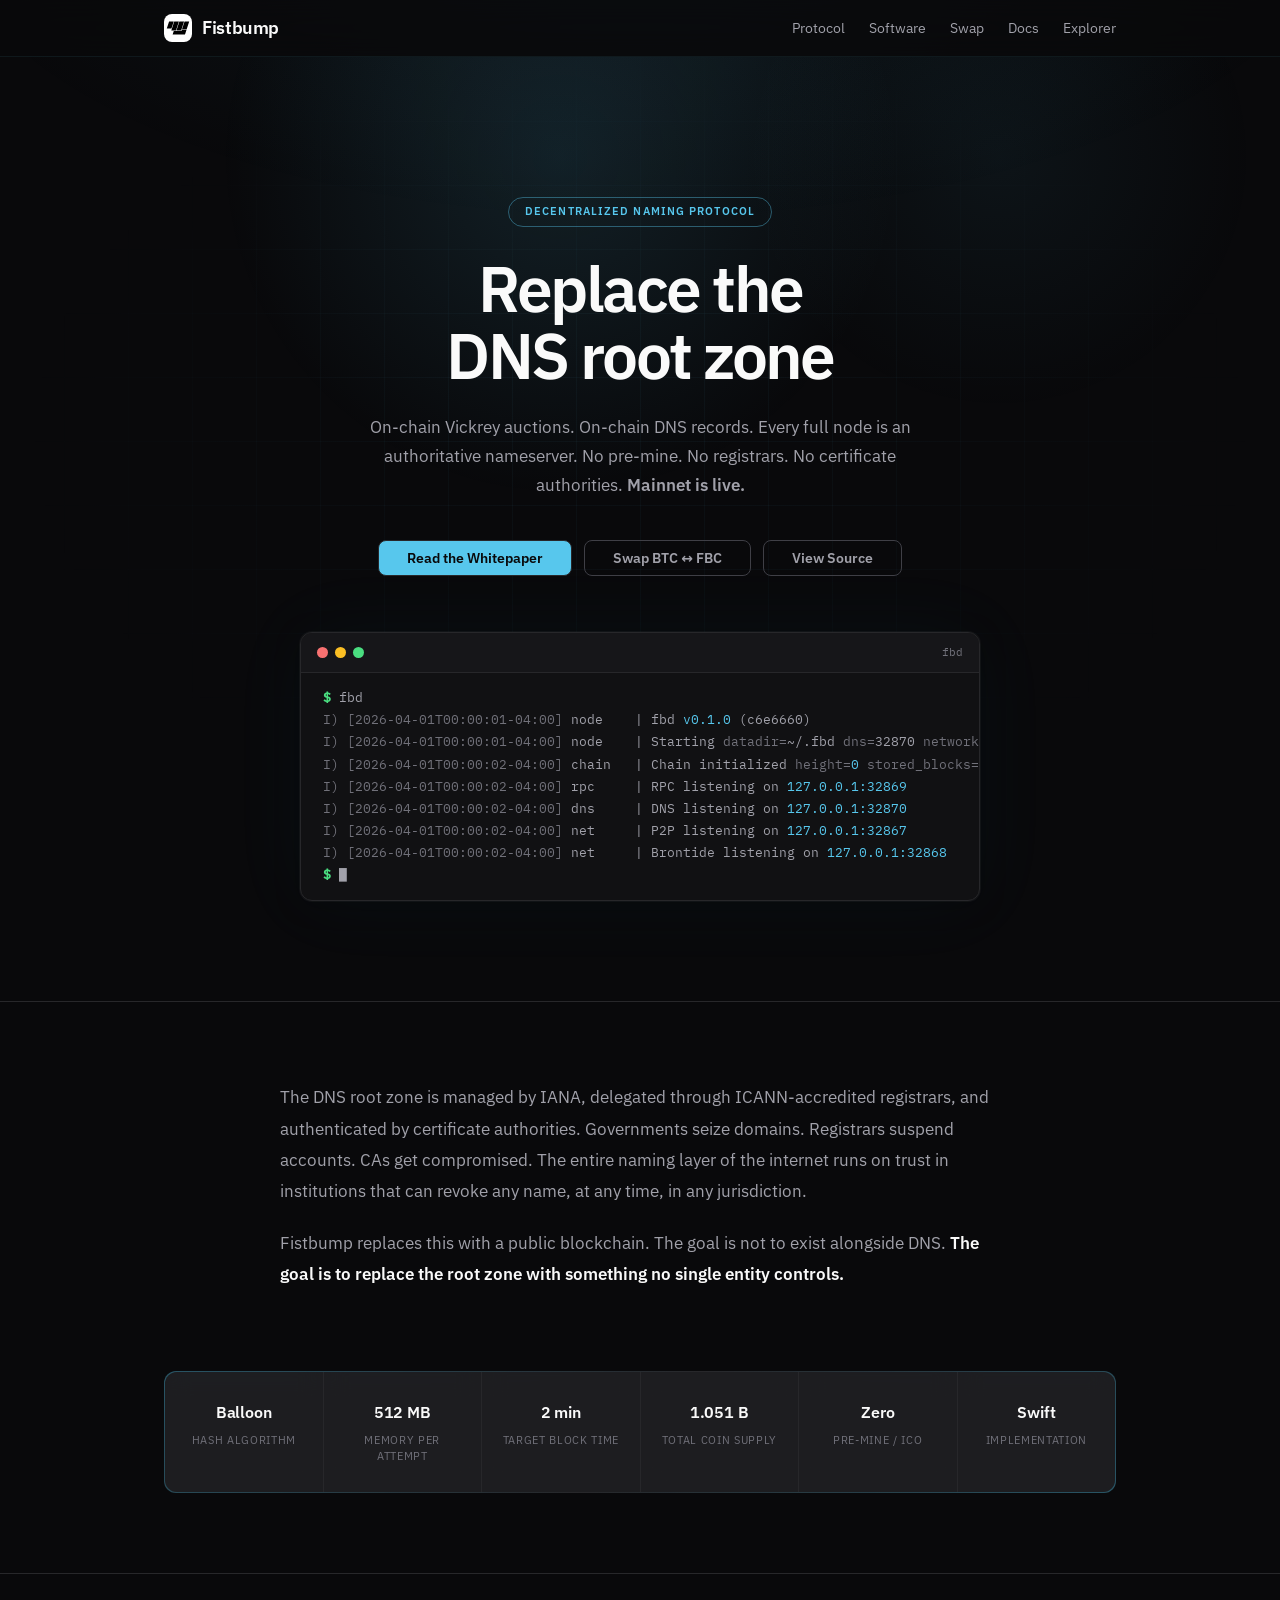
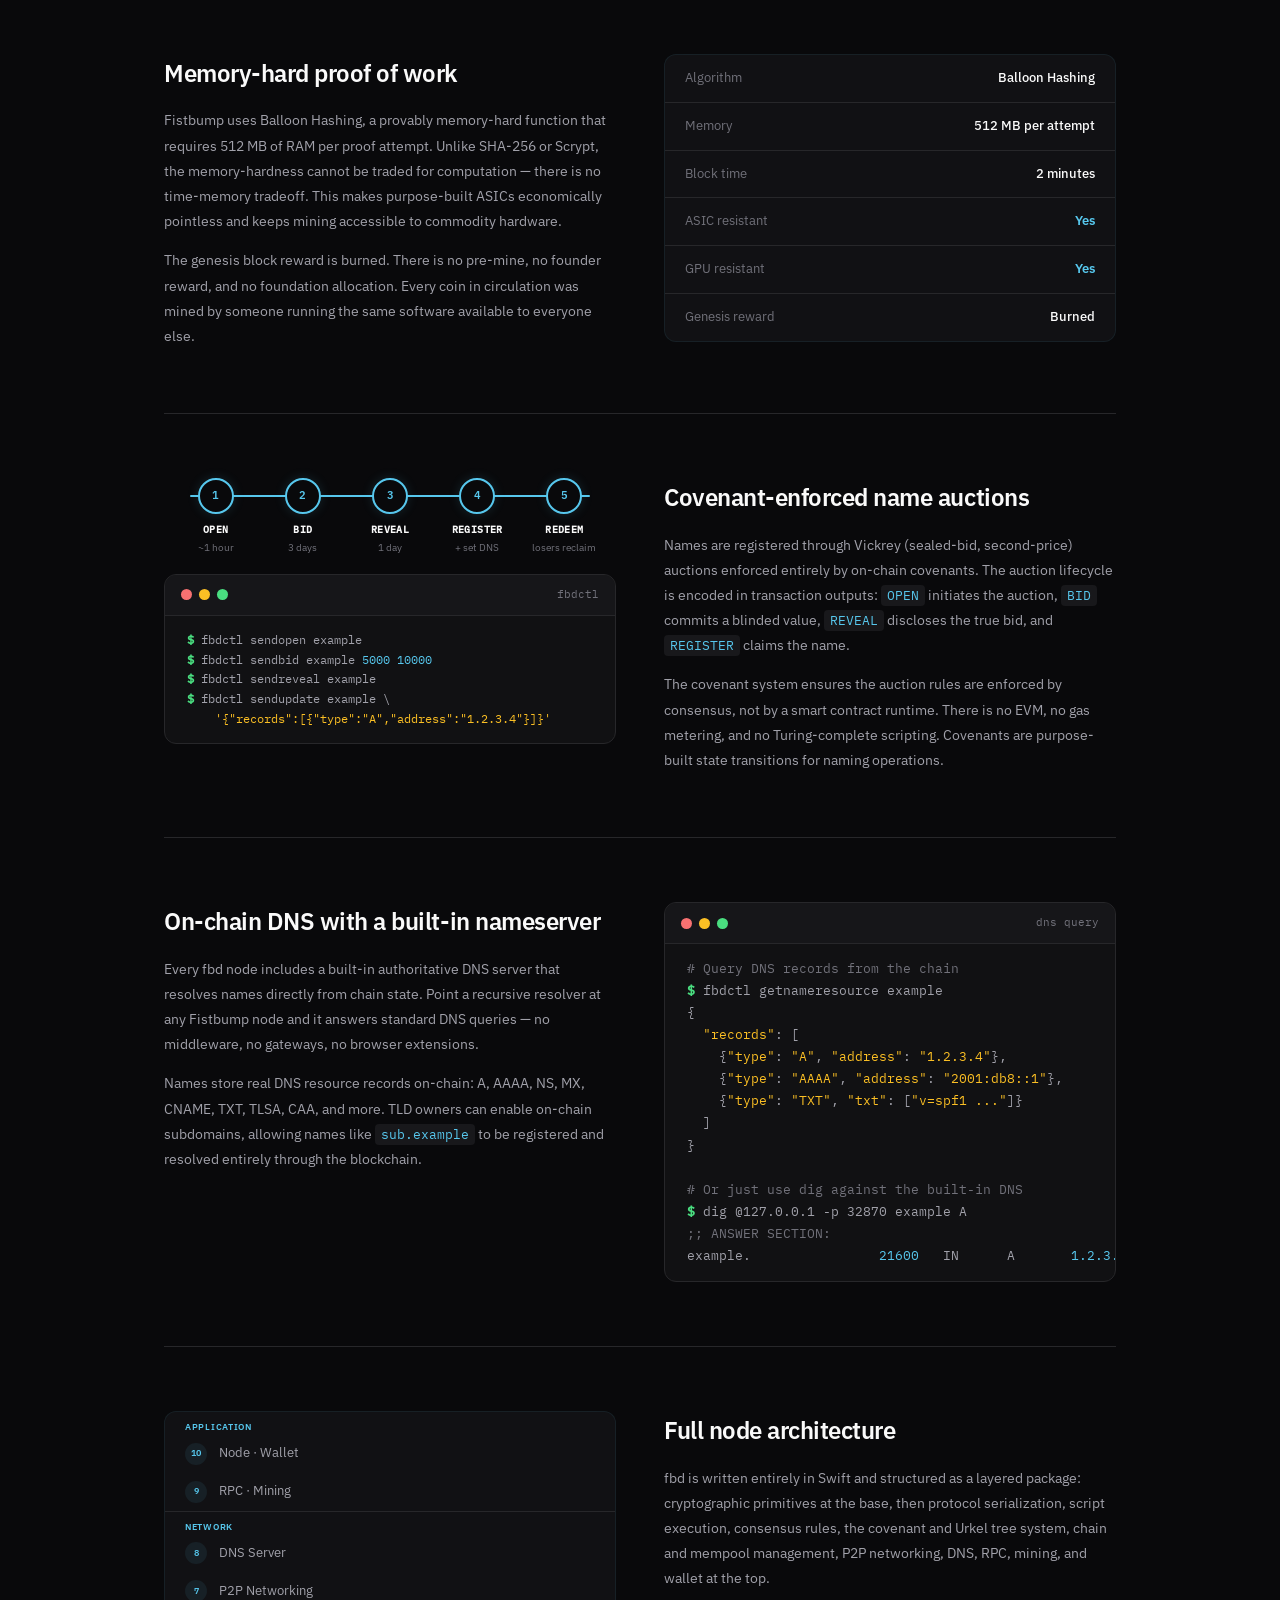
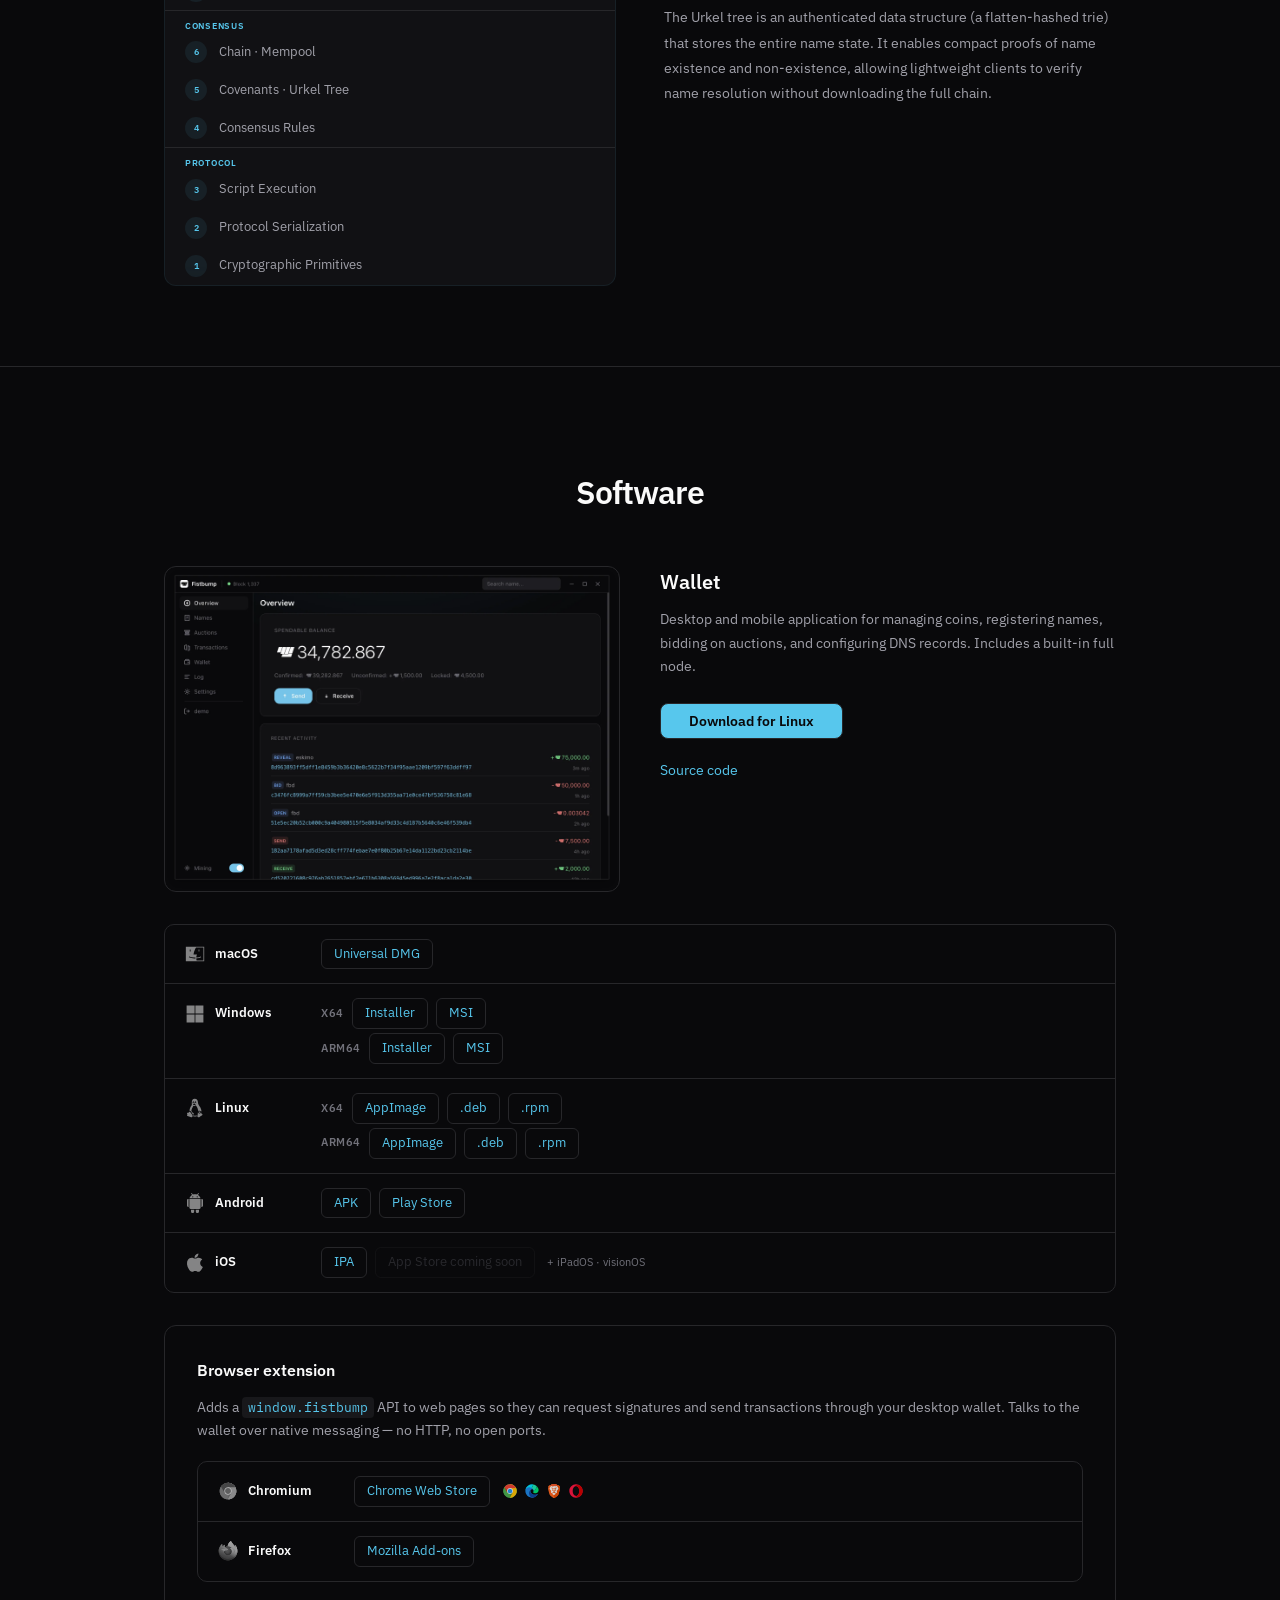
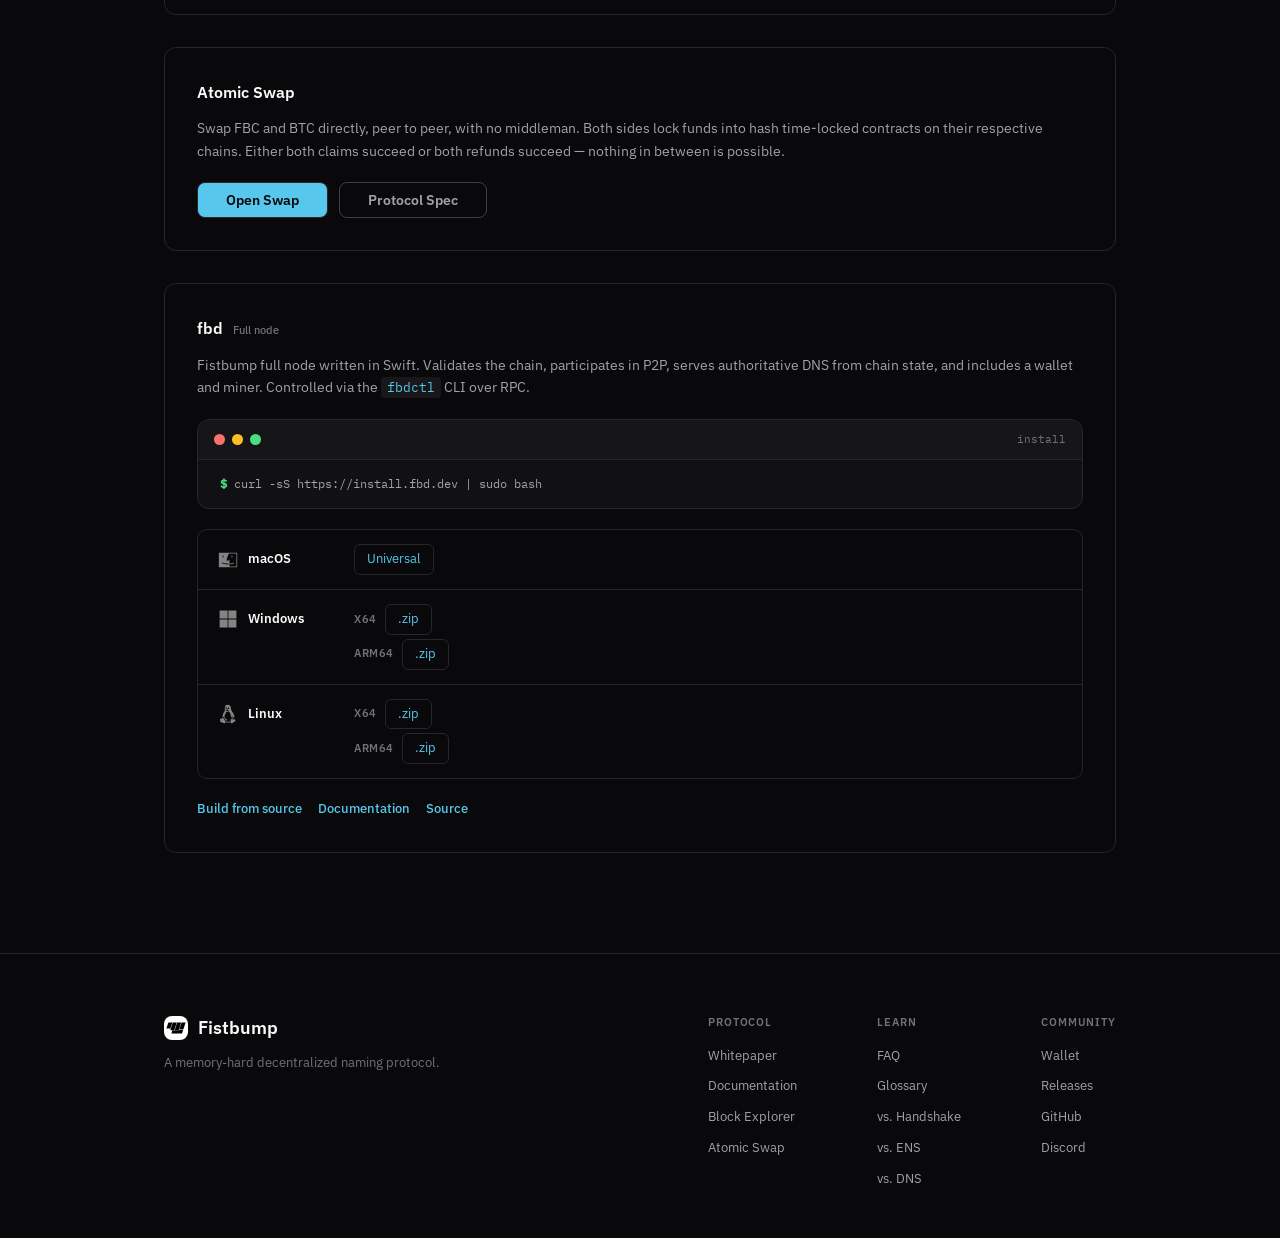
==== commit 4de1970d: "fix unreadable buttons on releases page, revert Downloads → Releases The .doc-article a rule was ove" ====
--- a/index.html
+++ b/index.html
@@ -597,7 +597,7 @@
       <div class="footer-col">
         <h4>Community</h4>
         <a href="#software">Wallet</a>
-        <a href="/releases/">Downloads</a>
+        <a href="/releases/">Releases</a>
         <a href="https://github.com/fistbump-org">GitHub</a>
         <a href="https://discord.com/invite/JgejsFYFGJ">Discord</a>
       </div>
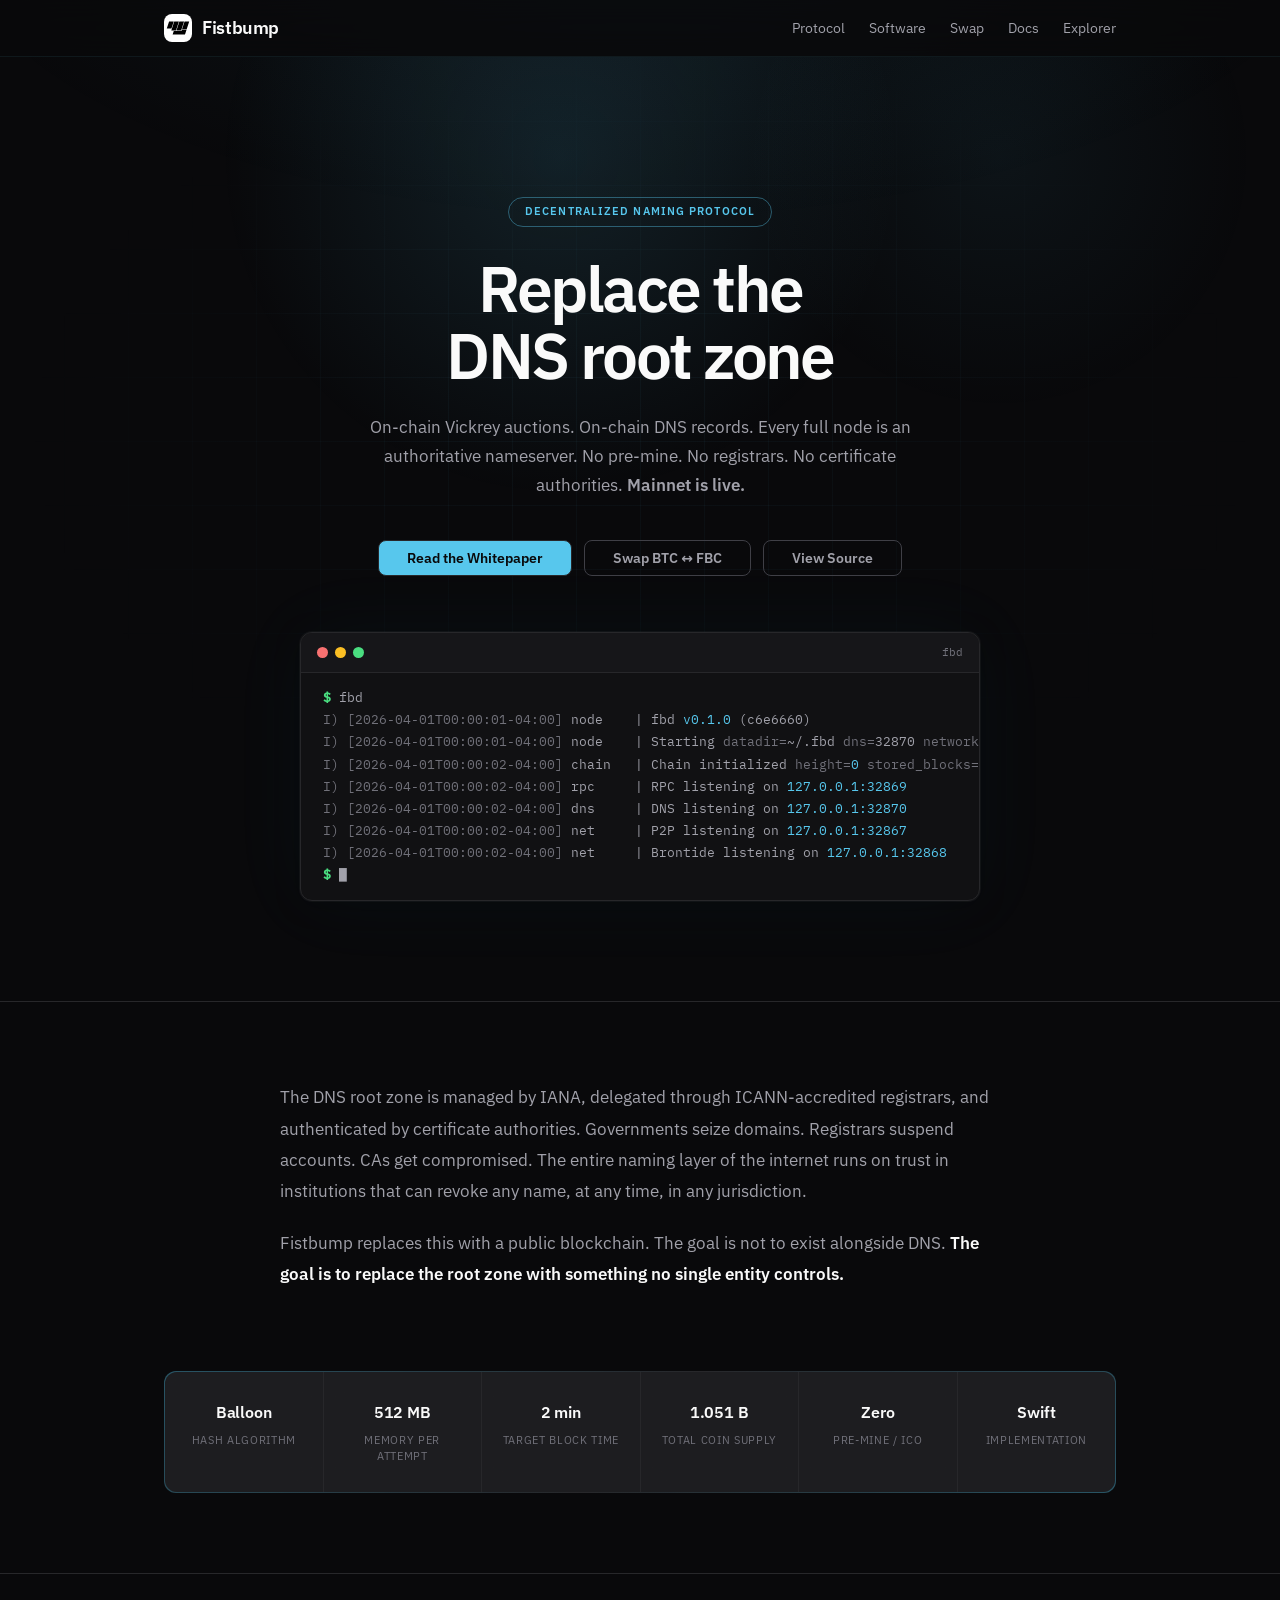
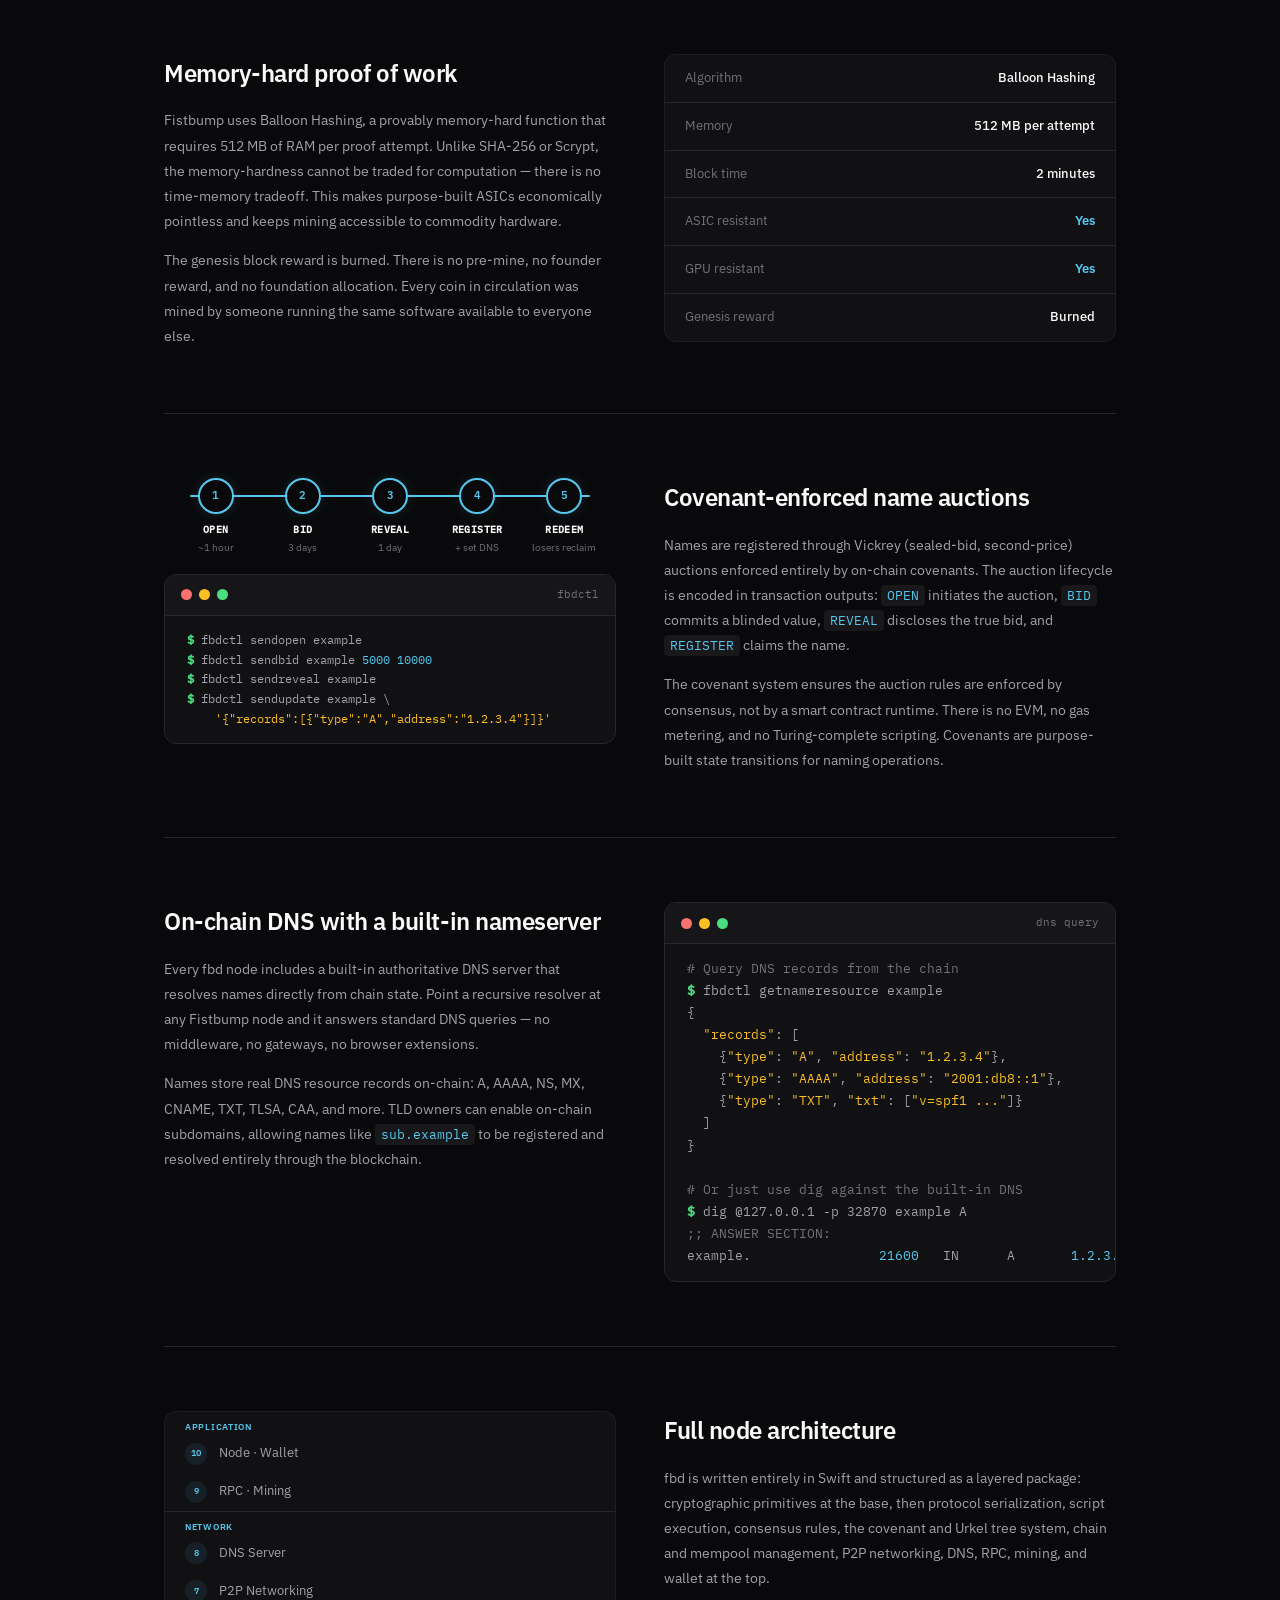
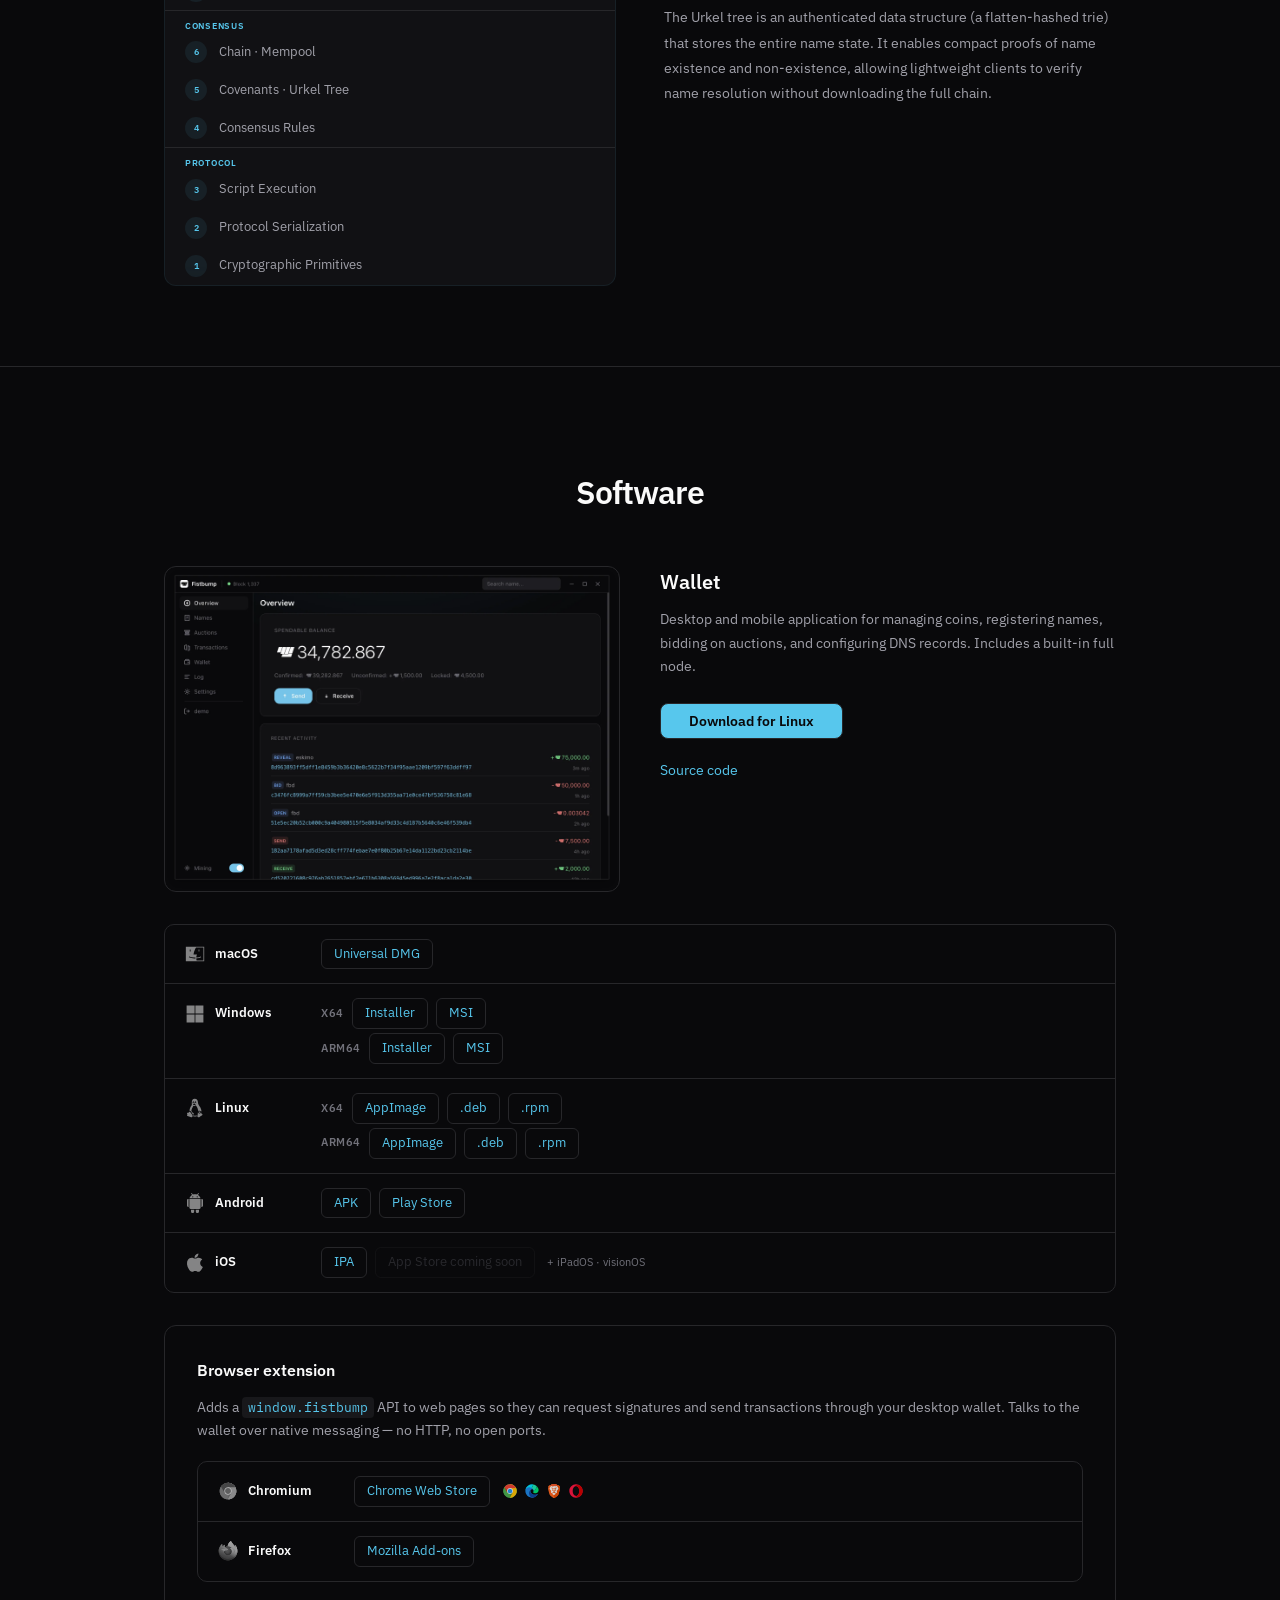
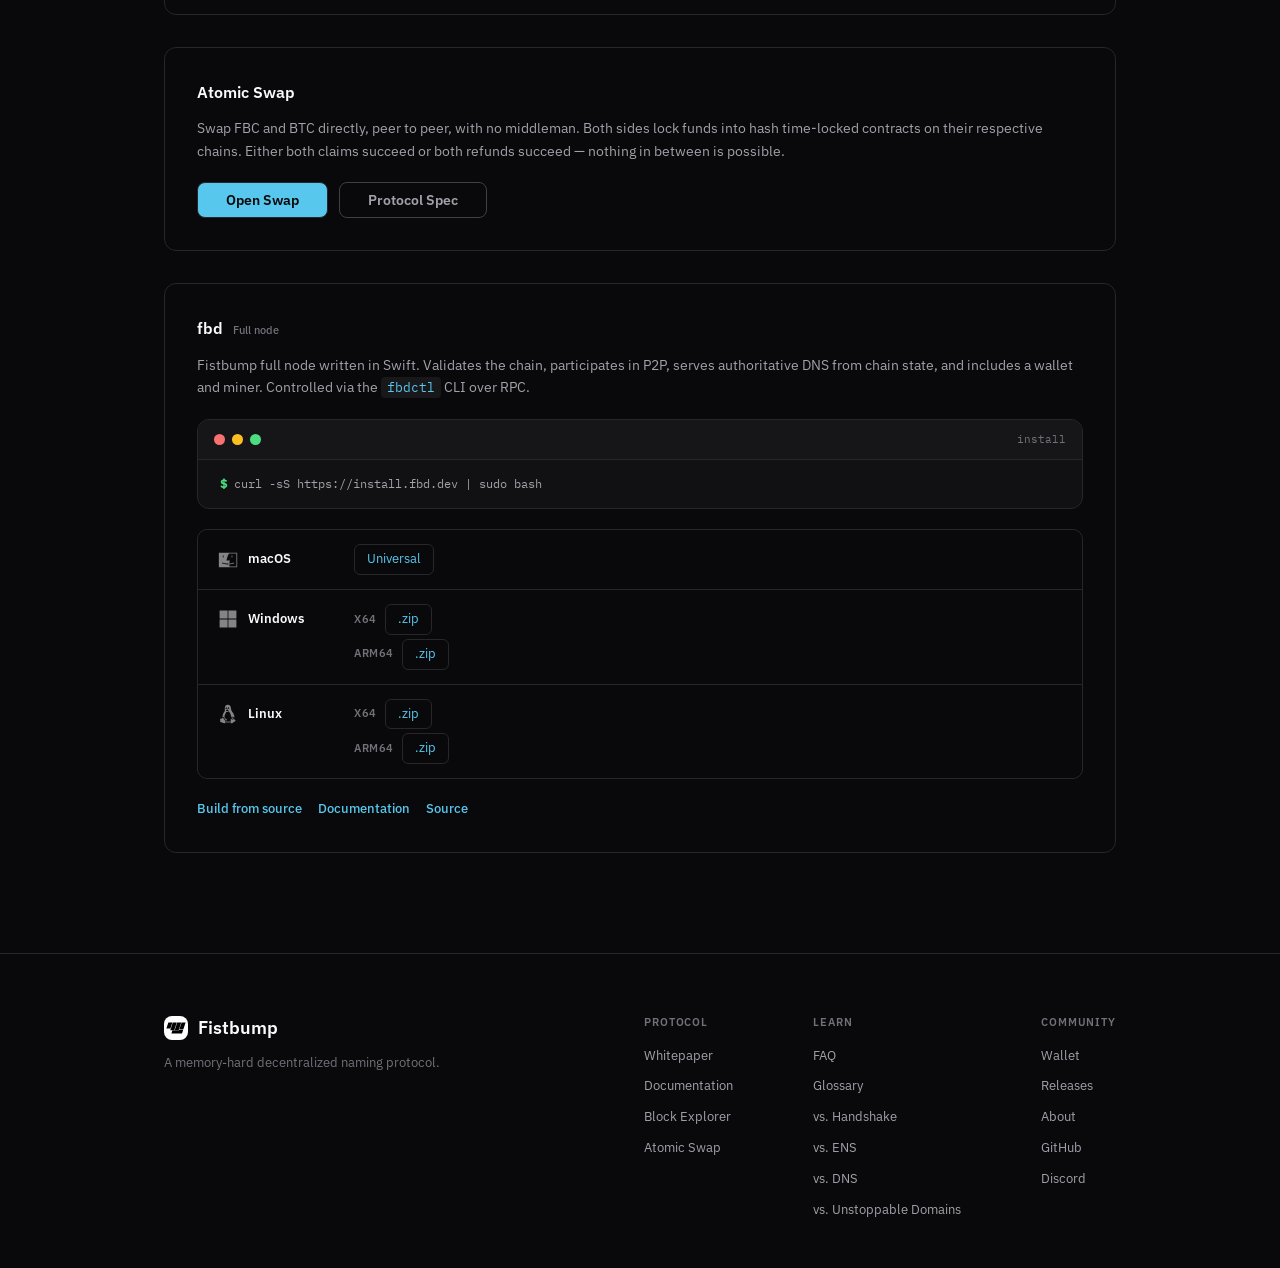
==== commit 8716fd0c: "add llms.txt, about + vs-unstoppable-domains pages, speakable FAQ, schema dateModified Co-Authored-B" ====
--- a/index.html
+++ b/index.html
@@ -83,7 +83,9 @@
       "primaryImageOfPage": {
         "@type": "ImageObject",
         "url": "https://fistbump.org/img/og-image.png"
-      }
+      },
+      "datePublished": "2026-04-03",
+      "dateModified": "2026-04-20"
     },
     {
       "@type": "SoftwareApplication",
@@ -593,11 +595,13 @@
         <a href="/vs-handshake/">vs. Handshake</a>
         <a href="/vs-ens/">vs. ENS</a>
         <a href="/vs-dns/">vs. DNS</a>
+        <a href="/vs-unstoppable-domains/">vs. Unstoppable Domains</a>
       </div>
       <div class="footer-col">
         <h4>Community</h4>
         <a href="#software">Wallet</a>
         <a href="/releases/">Releases</a>
+        <a href="/about/">About</a>
         <a href="https://github.com/fistbump-org">GitHub</a>
         <a href="https://discord.com/invite/JgejsFYFGJ">Discord</a>
       </div>
--- a/fistbump.css
+++ b/fistbump.css
@@ -202,7 +202,13 @@
   outline: none;
   transition: border-color 0.15s, box-shadow 0.15s;
 }
-textarea { height: auto; padding: var(--fb-space-sm) var(--fb-space-md); }
+textarea {
+  height: auto;
+  min-height: 100px;
+  width: 100%;
+  resize: none;
+  padding: var(--fb-space-sm) var(--fb-space-md);
+}
 input[type="checkbox"], input[type="radio"] { height: auto; }
 input::placeholder, textarea::placeholder { color: var(--fb-text-dim); }
 input:focus, textarea:focus, select:focus { border-color: var(--fb-accent); box-shadow: 0 0 0 3px rgba(87, 199, 237, 0.1); }
@@ -345,7 +351,12 @@
   padding: 10px 0;
   border-bottom: 1px solid var(--fb-border);
 }
-.fb-row:last-child { border-bottom: none; }
+.fb-row:last-child,
+/* A visible row followed only by hidden rows is the last *rendered* row;
+   :last-child counts DOM order and would leave a stray line otherwise. */
+.fb-row:not(.hidden):not(:has(~ .fb-row:not(.hidden))) {
+  border-bottom: none;
+}
 .fb-row label:not(.switch) {
   width: 30%;
   font-size: var(--fb-text-sm);
@@ -373,6 +384,81 @@
 .muted { color: var(--fb-text-dim); }
 .green { color: var(--fb-green); }
 .red   { color: var(--fb-red); }
+
+/* Middle-truncating component for hashes and addresses
+ * Usage: <a class="trunc-mid"><span>prefix</span><span>suffix</span></a>
+ * The prefix span collapses when the parent runs out of room; the suffix
+ * span never shrinks, so the start AND the tail of the value stay
+ * readable. Stretches to fill its parent — give the parent a width or
+ * let it absorb table column slack.
+ *
+ * The prefix uses a mask-image fade on its right edge instead of the
+ * text-overflow keyword. text-overflow: ellipsis with U+2026 in IBM Plex
+ * Mono renders the dots in the left half of their character cell and
+ * leaves a half-cell of trailing void that looks like a gap. The fade
+ * is invisible when the content fits (the gradient sits past the text)
+ * and softens the truncation point when it doesn't. */
+.trunc-mid {
+  display: inline-flex;
+  max-width: 100%;
+  min-width: 0;
+  overflow: hidden;
+  vertical-align: bottom;
+  gap: 0;
+}
+.trunc-mid > :first-child {
+  overflow: hidden;
+  white-space: nowrap;
+  min-width: 0;
+  margin: 0;
+  padding: 0;
+}
+.trunc-mid.is-truncated > :first-child {
+  -webkit-mask-image: linear-gradient(to right, #000 0, #000 calc(100% - 14px), transparent 100%);
+  mask-image: linear-gradient(to right, #000 0, #000 calc(100% - 14px), transparent 100%);
+}
+.trunc-mid > :last-child {
+  white-space: nowrap;
+  flex-shrink: 0;
+  margin: 0;
+  padding: 0;
+}
+
+/* Helper for cells that combine a fixed-width prefix (rank, badge, etc.)
+ * with a stretchy trunc-mid value. */
+.cell-stretch {
+  display: flex;
+  align-items: baseline;
+  gap: var(--fb-space-sm);
+  min-width: 0;
+}
+.cell-stretch > .trunc-mid {
+  flex: 1 1 auto;
+  min-width: 0;
+}
+
+/* Wrapper that keeps the FBC mark glued to its number across line breaks. */
+.fbc-amount { white-space: nowrap; }
+
+/* FBC currency mark — inline icon prefix used in front of every amount.
+ * Empty <span> styled with mask-image so it inherits text color via
+ * background-color: currentColor. SVG is embedded as a data URI so the
+ * same rule works in every project regardless of file layout. */
+.fbc-icon {
+  display: inline-block;
+  width: 1em;
+  height: 1em;
+  vertical-align: -0.35em;
+  margin-left: 0.15em;
+  margin-right: 0.15em;
+  background-color: currentColor;
+  -webkit-mask-image: url("data:image/svg+xml,%3Csvg%20xmlns='http://www.w3.org/2000/svg'%20viewBox='0%200%20576%20330'%3E%3Cg%20transform='matrix(1,0,0,1,-212,-335)'%3E%3Cpath%20d='M362,664.616L391.107,575.58L589.761,575.58L597.951,550.384L717.331,550.384L680.011,664.616L362,664.616ZM668.125,335.384L788.125,335.384L721.215,540.384L601.216,540.384L668.125,335.384ZM460.556,565.384L535.625,335.384L655.625,335.384L580.573,565.384L460.556,565.384ZM328.056,565.384L403.125,335.384L523.125,335.384L448.057,565.384L328.056,565.384ZM270.625,335.384L390.625,335.384L331.876,515.384L211.875,515.384L270.625,335.384Z'/%3E%3C/g%3E%3C/svg%3E");
+  -webkit-mask-size: contain;
+  -webkit-mask-repeat: no-repeat;
+  mask-image: url("data:image/svg+xml,%3Csvg%20xmlns='http://www.w3.org/2000/svg'%20viewBox='0%200%20576%20330'%3E%3Cg%20transform='matrix(1,0,0,1,-212,-335)'%3E%3Cpath%20d='M362,664.616L391.107,575.58L589.761,575.58L597.951,550.384L717.331,550.384L680.011,664.616L362,664.616ZM668.125,335.384L788.125,335.384L721.215,540.384L601.216,540.384L668.125,335.384ZM460.556,565.384L535.625,335.384L655.625,335.384L580.573,565.384L460.556,565.384ZM328.056,565.384L403.125,335.384L523.125,335.384L448.057,565.384L328.056,565.384ZM270.625,335.384L390.625,335.384L331.876,515.384L211.875,515.384L270.625,335.384Z'/%3E%3C/g%3E%3C/svg%3E");
+  mask-size: contain;
+  mask-repeat: no-repeat;
+}
 
 /* Terminal windows */
 .fb-terminal {
@@ -432,7 +518,39 @@
  * <td>. Below 600px the header row is hidden and every data row reflows into
  * a labeled card: the first cell is the card heading, the rest become
  * label/value pairs stacked vertically. */
-.fb-table-responsive { width: 100%; }
+.fb-table-responsive {
+  width: 100%;
+  min-width: 0;
+  table-layout: auto;
+}
+
+/* Force the parent .card into a grid track with minmax(0, 1fr). Without
+ * this, an unbreakable cell (64-char hash, long agent string) widens the
+ * whole table past the card and the trunc-mid's max-width: 100% has
+ * nothing concrete to be 100% of. */
+.card:has(> .fb-table-responsive) {
+  display: grid;
+  grid-template-columns: minmax(0, 1fr);
+  min-width: 0;
+}
+
+/* Desktop: every cell stays on a single line. Non-elastic cells size to
+ * their content. The cell that owns the elastic column (the one with a
+ * trunc-mid or cell-stretch inside) gets max-width: 0 so the standard
+ * auto-layout hack kicks in: other columns size to content, this one
+ * absorbs the leftover and clips its prefix with the trunc-mid's own
+ * ellipsis. */
+@media (min-width: 601px) {
+  .fb-table-responsive th,
+  .fb-table-responsive td {
+    white-space: nowrap;
+  }
+  .fb-table-responsive td:has(.trunc-mid),
+  .fb-table-responsive td:has(.cell-stretch) {
+    max-width: 0;
+    overflow: hidden;
+  }
+}
 
 @media (max-width: 600px) {
   .fb-table-responsive,
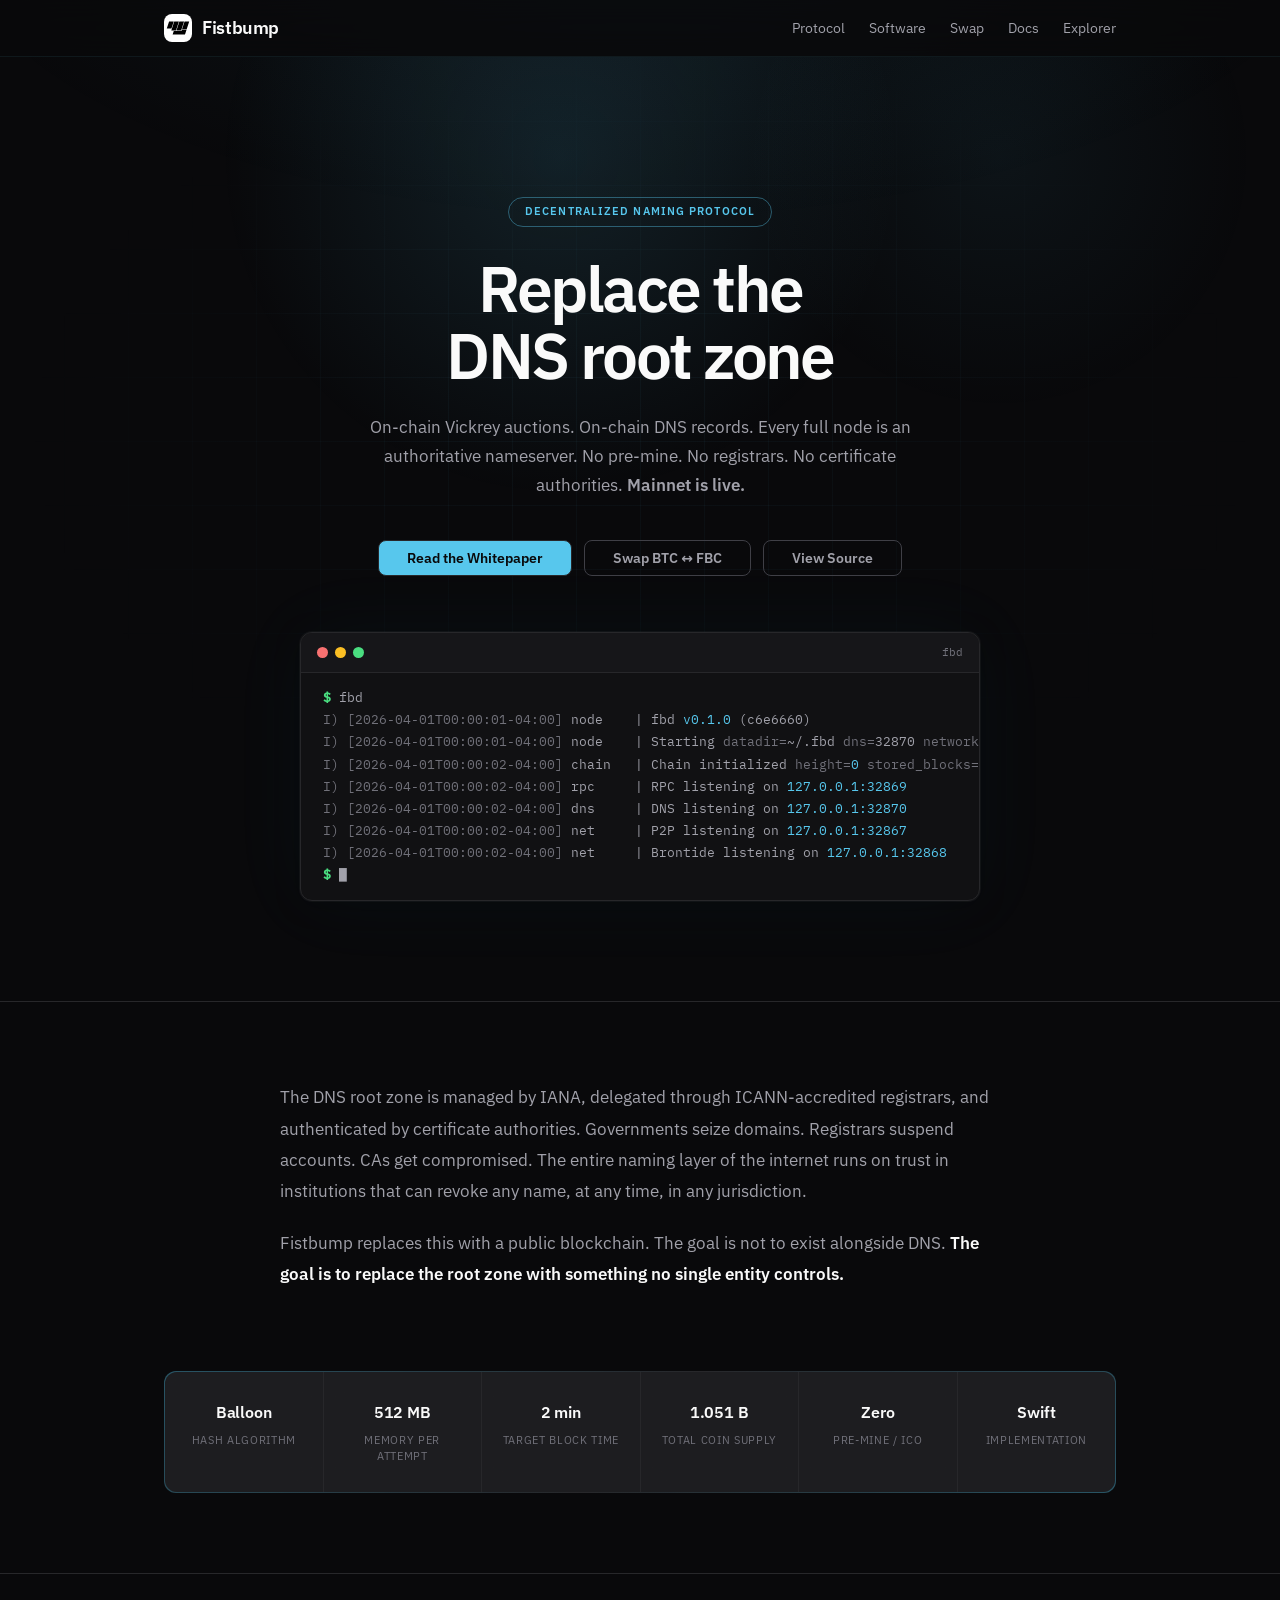
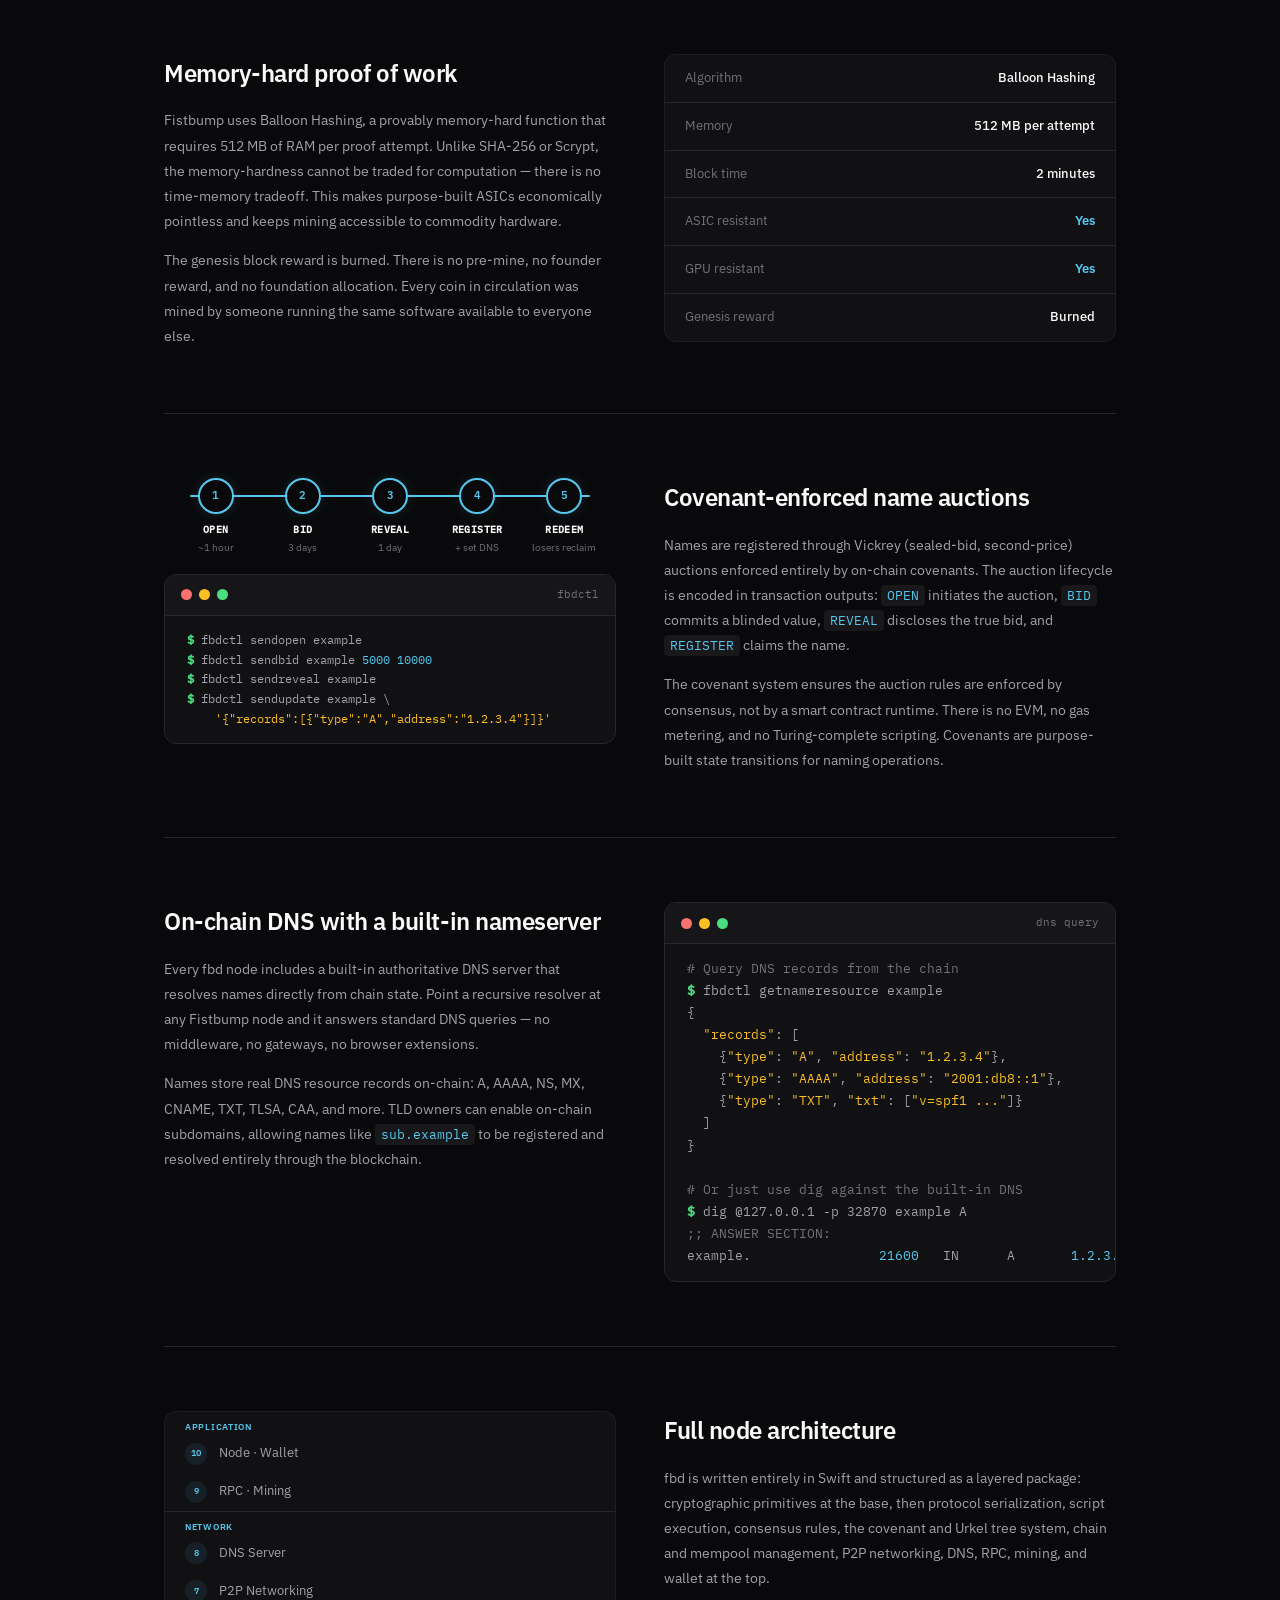
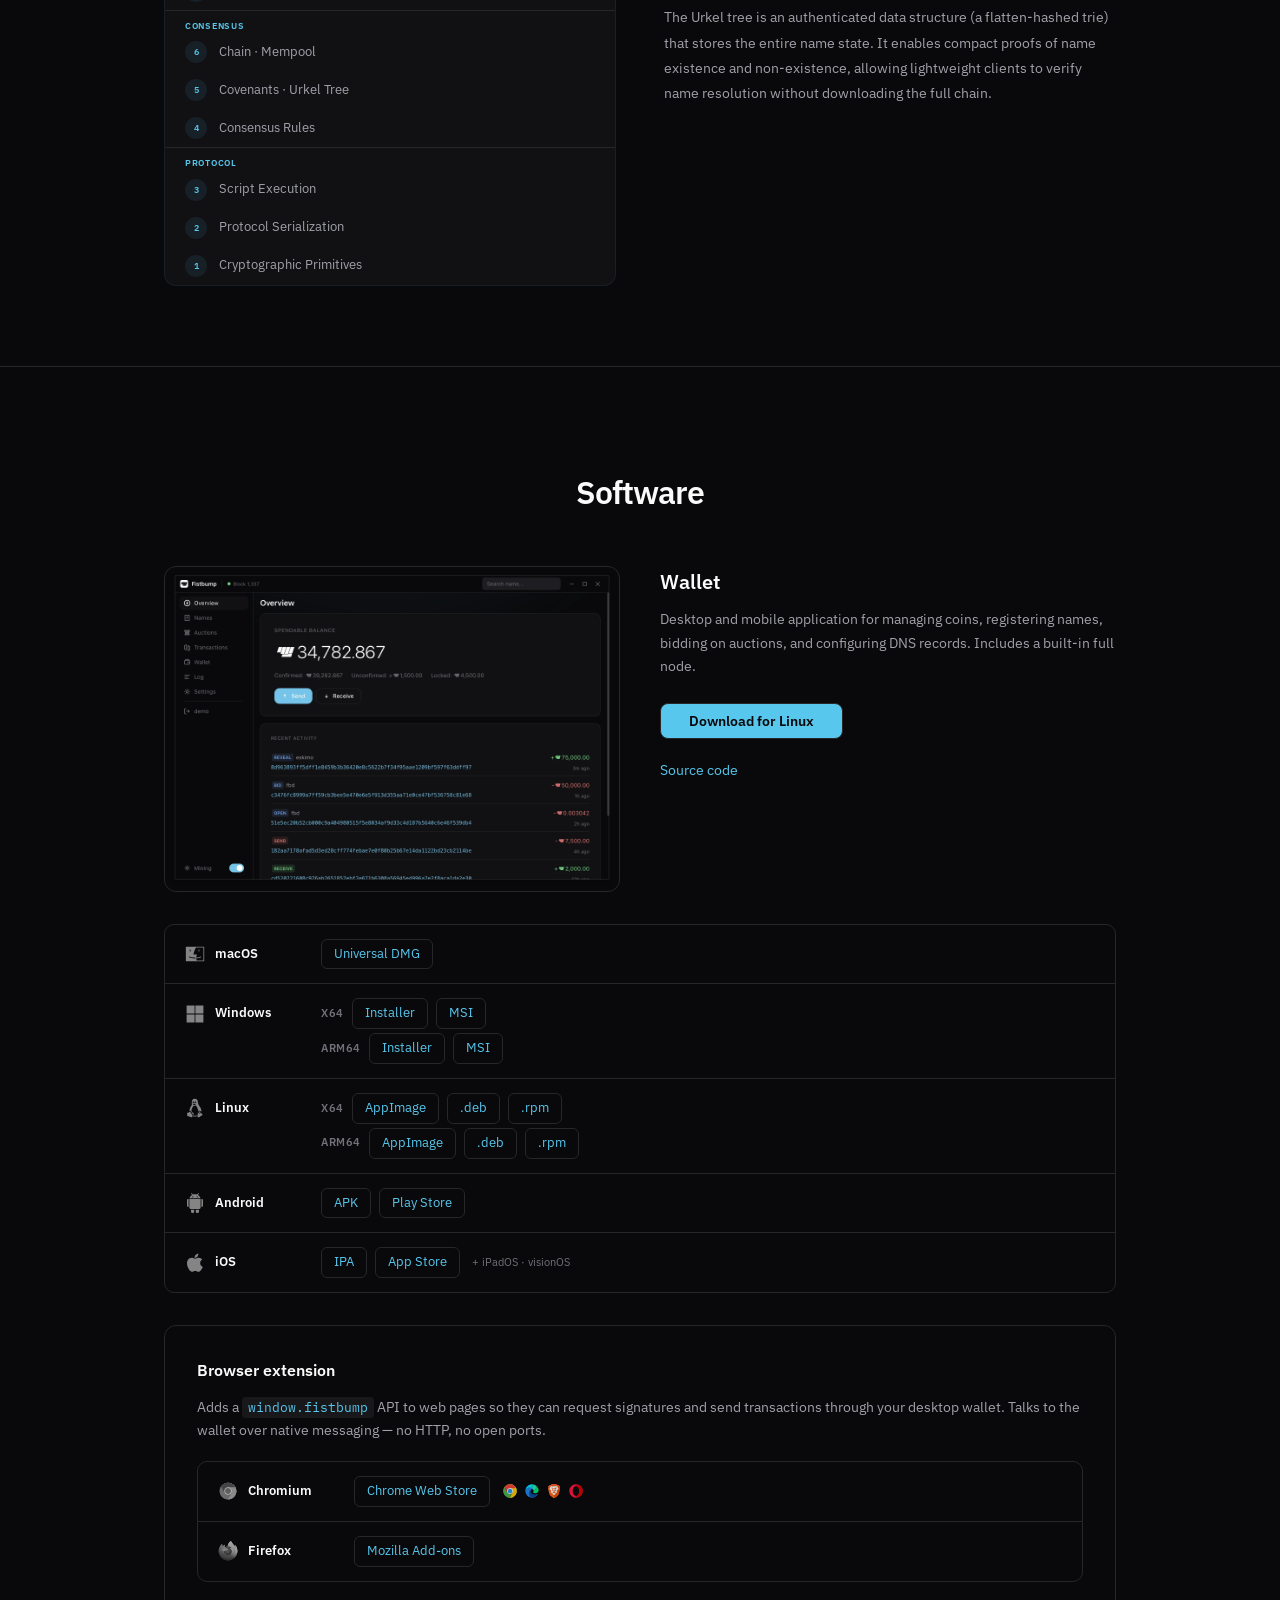
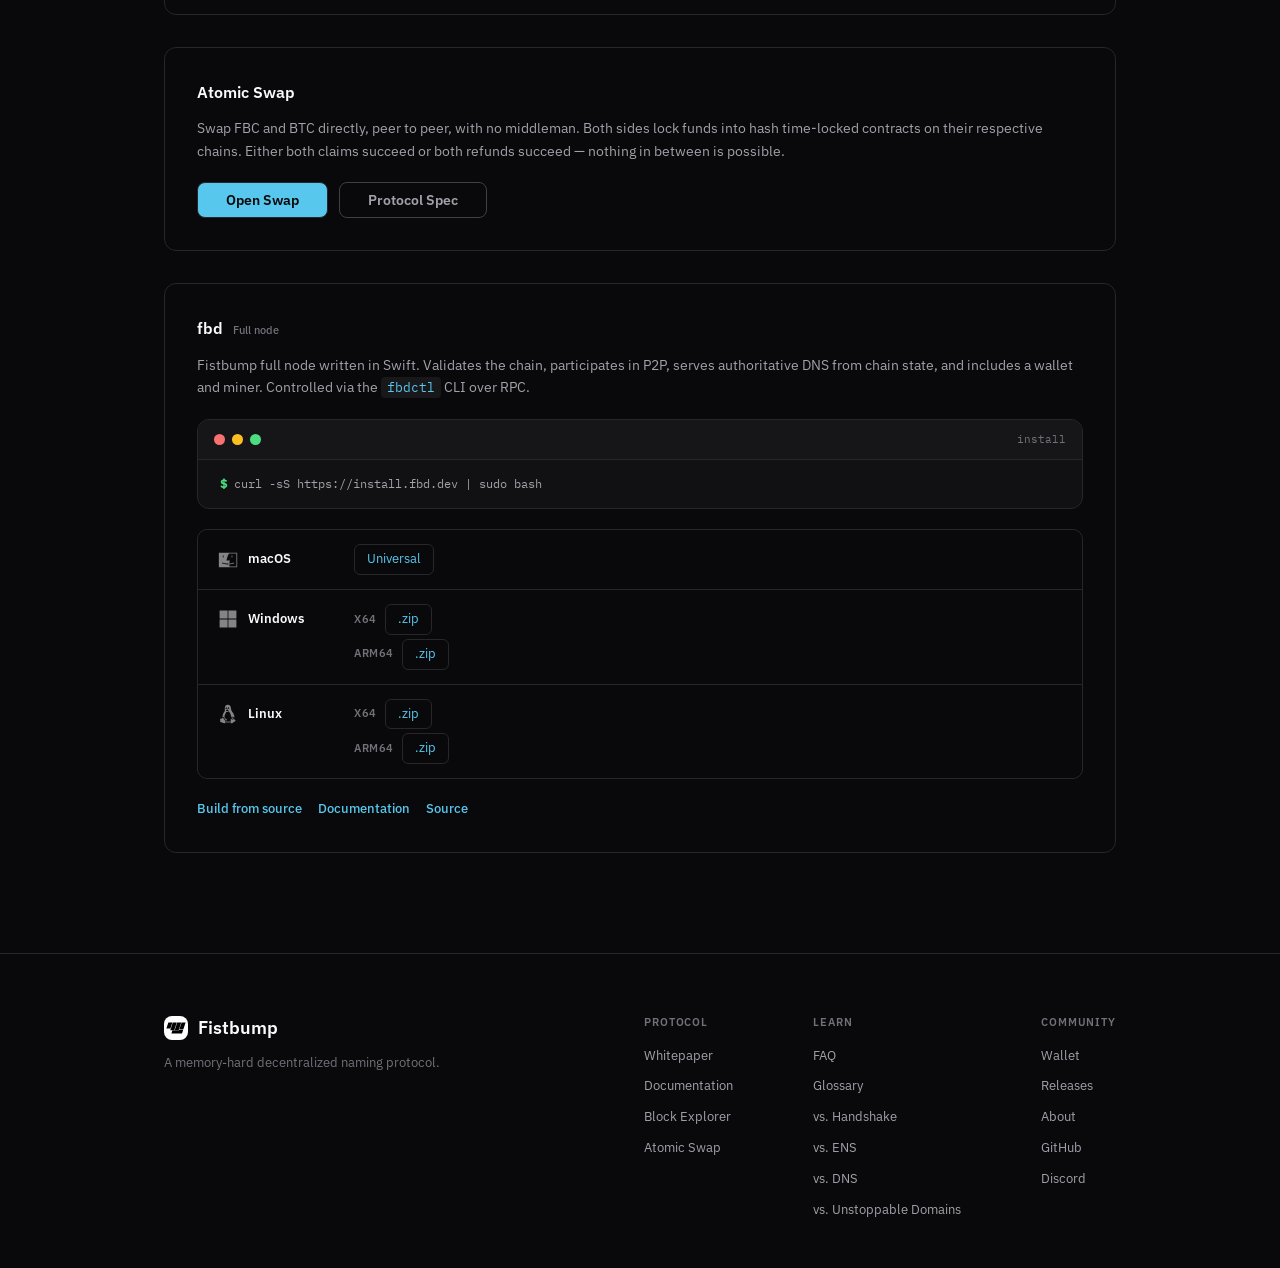
==== commit 59a47ecc: "add App Store link for iOS wallet Co-Authored-By: Claude Opus 4.7 (1M context) <noreply@anthropic.co" ====
--- a/index.html
+++ b/index.html
@@ -466,7 +466,7 @@
         <div class="sw-dl-label"><img class="sw-dl-icon" src="img/apple.svg" alt="">iOS</div>
         <div class="sw-dl-files">
           <a href="download/Fistbump-latest-ios.ipa" class="sw-dl-link">IPA</a>
-          <span class="sw-dl-link disabled">App Store coming soon</span>
+          <a href="https://apps.apple.com/app/id6760681731" class="sw-dl-link">App Store</a>
           <span class="sw-dl-variants">+ iPadOS &middot; visionOS</span>
         </div>
       </div>
